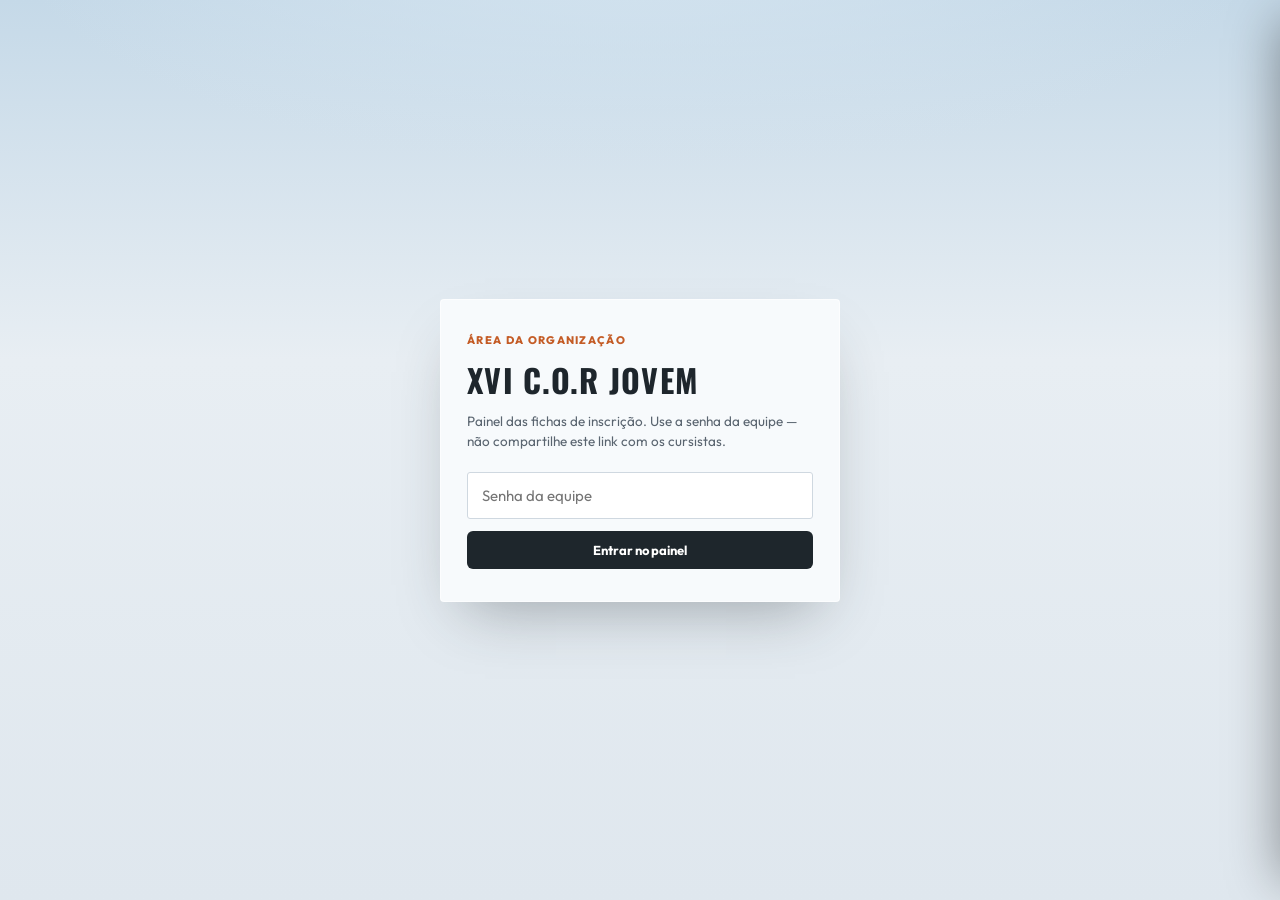
==== dashboard.html @ f39b76f8 "Update registration UI with mountain hero, logos, and capacity features. Co-authored-by: Cursor <cur" ====
<!DOCTYPE html>
<html lang="pt-BR">
<head>
<meta charset="UTF-8">
<meta name="viewport" content="width=device-width, initial-scale=1.0">
<title>Equipe — XVI C.O.R Jovem</title>
<link rel="preconnect" href="https://fonts.googleapis.com">
<link rel="preconnect" href="https://fonts.gstatic.com" crossorigin>
<link href="https://fonts.googleapis.com/css2?family=Oswald:wght@500;600;700&family=Outfit:wght@400;500;600;700;800&display=swap" rel="stylesheet">
<style>
  :root{
    --ink:#1e262c; --charcoal:#1c2227; --stone:#5a6570; --mist:#cfd8e0;
    --paper:#f7fafc; --paper2:#eef3f7; --gold:#c45c26; --gold-soft:rgba(196,92,38,.12);
    --white:#ffffff; --ok:#2a8f52; --err:#9c4a3a;
    --nova:#2f6f8f; --conf:#2a8f52; --espera:#c45c26; --canc:#8a949c;
    --ease:cubic-bezier(.22,.7,.25,1);
  }
  *{box-sizing:border-box}
  html,body{margin:0;padding:0}
  body{
    font-family:'Outfit',sans-serif; color:var(--ink); min-height:100vh;
    background:
      radial-gradient(ellipse 90% 50% at 50% -8%, #d4e4f0 0%, transparent 55%),
      linear-gradient(180deg, #c5d9e8 0%, #e8eef3 40%, #dfe7ee 100%);
  }

  .gate{min-height:100vh;display:flex;align-items:center;justify-content:center;padding:24px}
  .gate-box{
    width:100%;max-width:400px;background:var(--paper);border-radius:4px;padding:32px 26px;
    box-shadow:0 28px 60px -24px rgba(42,50,56,.4);
    border:1px solid rgba(255,255,255,.7);
  }
  .gate-box .eyebrow{font-size:11px;font-weight:800;letter-spacing:.12em;color:var(--gold);text-transform:uppercase;margin:0 0 8px}
  .gate-box h1{font-family:'Oswald',sans-serif;font-size:32px;margin:0 0 8px;letter-spacing:.04em;text-transform:uppercase}
  .gate-box p{margin:0 0 20px;color:var(--stone);font-size:13.5px;line-height:1.5}
  .gate-box input{
    width:100%;padding:13px 14px;border-radius:3px;border:1.5px solid var(--mist);
    font:inherit;font-size:15px;background:var(--white);margin-bottom:12px;
  }
  .gate-box input:focus{outline:none;border-color:#2f6f8f;box-shadow:0 0 0 3px rgba(47,111,143,.15)}
  .gate-err{display:none;color:var(--err);font-size:13px;font-weight:600;margin:0 0 10px}
  .gate-err.show{display:block}

  .app{display:none;max-width:1280px;margin:0 auto;padding:18px 14px 56px}
  .app.open{display:block}

  .top{
    display:flex;flex-wrap:wrap;gap:14px;align-items:flex-end;justify-content:space-between;
    margin-bottom:18px;
  }
  .brand h1{font-family:'Oswald',sans-serif;font-size:clamp(28px,5vw,38px);margin:0;letter-spacing:.03em;line-height:.95;text-transform:uppercase}
  .brand h1 span{color:var(--gold)}
  .brand p{margin:6px 0 0;color:var(--stone);font-size:12.5px;font-weight:600}
  .actions{display:flex;flex-wrap:wrap;gap:8px}

  .btn{
    border:none;border-radius:6px;padding:11px 15px;font:inherit;font-size:13px;font-weight:700;
    cursor:pointer;transition:transform .12s,background .15s,opacity .15s;
  }
  .btn:active{transform:scale(.98)}
  .btn:disabled{opacity:.5;cursor:default;transform:none}
  .btn-primary{background:var(--ink);color:var(--white)}
  .btn-primary:hover{background:#000}
  .btn-ghost{background:var(--white);color:var(--ink);border:1.5px solid var(--mist)}
  .btn-ghost:hover{border-color:var(--stone)}
  .btn-sm{padding:8px 12px;font-size:12px}

  .stats{display:grid;grid-template-columns:repeat(6,minmax(0,1fr));gap:8px;margin-bottom:16px}
  @media(max-width:1000px){.stats{grid-template-columns:repeat(3,1fr)}}
  @media(max-width:520px){.stats{grid-template-columns:repeat(2,1fr)}}
  .stat{
    background:var(--paper);border-radius:4px;padding:14px 12px;
    box-shadow:0 8px 22px -16px rgba(0,0,0,.28);cursor:pointer;
    border:1.5px solid transparent;transition:border-color .15s,transform .12s;
  }
  .stat:hover{border-color:var(--mist)}
  .stat.active{border-color:var(--gold);background:var(--gold-soft)}
  .stat .k{font-size:10px;font-weight:800;letter-spacing:.08em;color:var(--gold);text-transform:uppercase}
  .stat .v{font-family:'Oswald',sans-serif;font-size:30px;letter-spacing:.02em;margin-top:2px;line-height:1}

  .layout{display:grid;grid-template-columns:1fr 300px;gap:14px;align-items:start}
  @media(max-width:960px){.layout{grid-template-columns:1fr}}

  .toolbar{display:flex;flex-wrap:wrap;gap:8px;margin-bottom:12px;align-items:center}
  .search{
    flex:1;min-width:180px;padding:11px 13px;border-radius:3px;border:1.5px solid var(--mist);
    font:inherit;font-size:14px;background:var(--white);
  }
  .search:focus{outline:none;border-color:var(--gold);box-shadow:0 0 0 3px var(--gold-soft)}
  .filters{display:flex;flex-wrap:wrap;gap:8px}
  .filters select{
    padding:10px 11px;border-radius:3px;border:1.5px solid var(--mist);
    font:inherit;font-size:12.5px;font-weight:600;background:var(--white);
  }

  .panel{
    background:rgba(247,250,252,.9); border-radius:10px; overflow:hidden;
    box-shadow:0 1px 0 rgba(255,255,255,.75) inset, 0 16px 40px -22px rgba(0,0,0,.28);
    border:1px solid rgba(255,255,255,.7);
    backdrop-filter:blur(12px);
  }
  .table-wrap{overflow-x:auto}
  table{width:100%;border-collapse:collapse;min-width:680px}
  th,td{text-align:left;padding:11px 12px;font-size:13px;border-bottom:1px solid var(--mist);vertical-align:middle}
  th{
    font-size:10.5px;font-weight:800;letter-spacing:.07em;text-transform:uppercase;
    color:var(--stone);background:var(--paper2);position:sticky;top:0;
  }
  tr{cursor:pointer;transition:background .12s}
  tr:hover td{background:rgba(154,118,52,.06)}
  tr.active td{background:var(--gold-soft)}
  .empty{padding:36px 18px;text-align:center;color:var(--stone);font-weight:600}
  .muted{color:var(--stone);font-size:12px}
  .status-bar{padding:11px 14px;font-size:12.5px;font-weight:600;color:var(--stone);border-top:1px solid var(--mist);display:flex;justify-content:space-between;gap:10px;flex-wrap:wrap}

  .pill{
    display:inline-flex;align-items:center;gap:4px;padding:3px 8px;border-radius:999px;
    font-size:11px;font-weight:800;white-space:nowrap;
  }
  .pill-nova{background:rgba(61,90,128,.12);color:var(--nova)}
  .pill-confirmada{background:rgba(42,143,82,.12);color:var(--conf)}
  .pill-lista_espera{background:var(--gold-soft);color:var(--espera)}
  .pill-cancelada{background:rgba(138,133,128,.18);color:var(--canc)}
  .tag{display:inline-block;padding:2px 7px;border-radius:6px;font-size:10.5px;font-weight:800;margin-left:4px}
  .tag-minor{background:#f5e8e4;color:var(--err)}
  .tag-health{background:#f3e6c8;color:#8a6420}
  .tag-shirt{background:var(--gold-soft);color:var(--gold)}

  .side .panel{padding:16px}
  .side h3{font-family:'Oswald',sans-serif;font-size:16px;letter-spacing:.04em;margin:0 0 12px}
  .side h3 + h3, .side .block + .block{margin-top:20px}
  .bar-row{display:flex;align-items:center;gap:8px;margin-bottom:8px;font-size:12.5px;font-weight:600}
  .bar-row .lab{width:36px;color:var(--stone)}
  .bar-row .track{flex:1;height:8px;background:var(--paper2);border-radius:4px;overflow:hidden}
  .bar-row .fill{height:100%;background:var(--ink);border-radius:4px}
  .bar-row .num{width:28px;text-align:right}
  .alert-list{display:flex;flex-direction:column;gap:8px;max-height:220px;overflow:auto}
  .alert-item{
    background:var(--paper2);border-radius:3px;padding:10px 11px;cursor:pointer;
    border-left:3px solid #8a6420;font-size:12.5px;font-weight:600;
  }
  .alert-item:hover{background:#e8e4d8}
  .alert-item .sub{display:block;color:var(--stone);font-weight:500;font-size:11.5px;margin-top:2px}

  .toast{
    position:fixed;bottom:20px;left:50%;transform:translateX(-50%) translateY(20px);
    background:var(--ink);color:var(--white);padding:12px 18px;border-radius:3px;
    font-size:13px;font-weight:700;opacity:0;pointer-events:none;transition:all .25s var(--ease);z-index:80;
  }
  .toast.show{opacity:1;transform:translateX(-50%) translateY(0)}

  .overlay{
    position:fixed;inset:0;background:rgba(22,22,20,.48);opacity:0;pointer-events:none;
    transition:opacity .25s var(--ease);z-index:40;
  }
  .overlay.open{opacity:1;pointer-events:auto}
  .drawer{
    position:fixed;top:0;right:0;height:100%;width:min(520px,100%);
    background:var(--paper);transform:translateX(100%);transition:transform .3s var(--ease);
    z-index:50;display:flex;flex-direction:column;box-shadow:-20px 0 50px -20px rgba(0,0,0,.4);
  }
  .drawer.open{transform:translateX(0)}
  .drawer-head{
    display:flex;align-items:flex-start;justify-content:space-between;gap:12px;
    padding:18px 18px 12px;border-bottom:1px solid var(--mist);
  }
  .drawer-head h2{font-family:'Oswald',sans-serif;font-size:26px;margin:0;letter-spacing:.03em;line-height:1.05}
  .drawer-head .meta{margin-top:6px;font-size:12.5px;color:var(--stone);font-weight:600}
  .icon-btn{
    width:36px;height:36px;border-radius:3px;border:1.5px solid var(--mist);
    background:var(--white);cursor:pointer;font-size:18px;line-height:1;flex-shrink:0;
  }
  .drawer-tools{
    display:flex;flex-wrap:wrap;gap:8px;padding:12px 18px;border-bottom:1px solid var(--mist);
    background:var(--paper2);
  }
  .drawer-tools select, .drawer-tools textarea{
    font:inherit;border:1.5px solid var(--mist);border-radius:3px;background:var(--white);padding:9px 11px;
  }
  .drawer-tools select{font-size:13px;font-weight:700}
  .drawer-tools textarea{width:100%;min-height:64px;font-size:13px;resize:vertical}
  .drawer-body{overflow:auto;padding:6px 18px 28px;flex:1}
  .sec{margin-top:16px}
  .sec h3{
    font-family:'Oswald',sans-serif;font-size:15px;letter-spacing:.04em;margin:0 0 10px;
    padding-bottom:6px;border-bottom:2px dashed var(--mist);
  }
  .grid{display:grid;grid-template-columns:1fr 1fr;gap:8px}
  @media(max-width:420px){.grid{grid-template-columns:1fr}}
  .item{background:var(--paper2);border-radius:3px;padding:10px 11px}
  .item.full{grid-column:1/-1}
  .item .l{display:block;font-size:10px;font-weight:800;letter-spacing:.06em;text-transform:uppercase;color:var(--gold);margin-bottom:3px}
  .item .d{font-size:13.5px;font-weight:600;line-height:1.4;word-break:break-word}
  .item .d.empty{color:#a8a59c;font-weight:500}
  .wa{display:inline-flex;margin-top:8px;color:var(--ok);font-weight:800;font-size:13px;text-decoration:none}
  .wa:hover{text-decoration:underline}
  .loading{opacity:.55;pointer-events:none}
  .btn-danger{background:#9c4a3a;color:#fff}
  .btn-danger:hover{background:#7e3a2e}

  .tabs{
    display:flex; gap:6px; margin-bottom:16px; flex-wrap:wrap;
  }
  .tab{
    border:1.5px solid var(--mist); background:var(--white); color:var(--stone);
    border-radius:3px; padding:10px 16px; font:inherit; font-size:13px; font-weight:800;
    cursor:pointer; letter-spacing:.04em; text-transform:uppercase;
  }
  .tab.active{ background:var(--ink); color:var(--white); border-color:var(--ink); }

  .view{ display:none; }
  .view.active{ display:block; }

  .shirt-toolbar{
    display:flex; flex-wrap:wrap; gap:10px; align-items:flex-end;
    padding:16px; border-bottom:1px solid var(--mist); background:var(--paper2);
  }
  .shirt-toolbar .field-mini{ min-width:120px; }
  .shirt-toolbar label{
    display:block; font-size:10px; font-weight:800; letter-spacing:.06em;
    text-transform:uppercase; color:var(--gold); margin-bottom:4px;
  }
  .shirt-toolbar select, .shirt-toolbar input{
    width:100%; padding:9px 10px; border-radius:3px; border:1.5px solid var(--mist);
    font:inherit; font-size:13px; background:var(--white);
  }
  .print-opts{
    display:flex; flex-wrap:wrap; gap:10px 14px; padding:12px 16px;
    border-bottom:1px solid var(--mist); font-size:13px; font-weight:600;
  }
  .print-opts label{ display:inline-flex; align-items:center; gap:6px; cursor:pointer; }
  .shirt-summary{
    display:flex; flex-wrap:wrap; gap:8px; padding:12px 16px; border-bottom:1px solid var(--mist);
  }
  .shirt-chip{
    background:var(--gold-soft); color:var(--gold); font-size:12px; font-weight:800;
    padding:6px 10px; border-radius:3px;
  }
  .shirt-chip strong{ color:var(--ink); }

  .decuria-form{
    display:grid; grid-template-columns: 1.4fr .7fr .7fr 1.2fr auto;
    gap:10px; align-items:end; padding:16px; border-bottom:1px solid var(--mist);
  }
  @media(max-width:900px){
    .decuria-form{ grid-template-columns:1fr 1fr; }
  }
  .decuria-form label{
    display:block; font-size:11px; font-weight:800; letter-spacing:.06em;
    text-transform:uppercase; color:var(--gold); margin-bottom:5px;
  }
  .decuria-form input, .decuria-form select{
    width:100%; padding:10px 11px; border-radius:3px; border:1.5px solid var(--mist);
    font:inherit; font-size:14px; background:var(--white);
  }
  .decuria-grid{
    display:grid; grid-template-columns:repeat(auto-fill,minmax(280px,1fr));
    gap:12px; padding:16px;
  }
  .decuria-card{
    background:var(--paper2); border:1.5px solid var(--mist); border-radius:4px;
    padding:14px; display:flex; flex-direction:column; gap:10px;
  }
  .decuria-card h4{
    margin:0; font-family:'Oswald',sans-serif; font-size:20px;
    letter-spacing:.03em; text-transform:uppercase;
  }
  .decuria-card .meta{ font-size:12.5px; color:var(--stone); font-weight:600; line-height:1.45; }
  .decuria-card .members{
    list-style:none; margin:0; padding:0; max-height:180px; overflow:auto;
  }
  .decuria-card .members li{
    display:flex; justify-content:space-between; align-items:center; gap:8px;
    padding:7px 0; border-top:1px solid var(--mist); font-size:13px; font-weight:600;
  }
  .decuria-card .members li:first-child{ border-top:none; }
  .decuria-card .actions-row{ display:flex; flex-wrap:wrap; gap:6px; margin-top:auto; }
  .decuria-card select.add-member{
    flex:1; min-width:140px; padding:8px; border-radius:3px; border:1.5px solid var(--mist);
    font:inherit; font-size:12.5px; background:var(--white);
  }

  .edit-field{display:flex;flex-direction:column;gap:4px}
  .edit-field label{font-size:10px;font-weight:800;letter-spacing:.06em;text-transform:uppercase;color:var(--gold)}
  .edit-field input,.edit-field select,.edit-field textarea{
    width:100%;padding:9px 10px;border-radius:3px;border:1.5px solid var(--mist);
    font:inherit;font-size:13.5px;background:var(--white);color:var(--ink);
  }
  .edit-field.full{grid-column:1/-1}
  .edit-actions{
    display:flex;flex-wrap:wrap;gap:8px;margin-top:16px;padding-top:14px;border-top:1px solid var(--mist);
  }
  .tool-row{display:flex;flex-wrap:wrap;gap:8px;width:100%;align-items:center}
  .edit-field{display:flex;flex-direction:column;gap:4px}
  .edit-field label{font-size:10px;font-weight:800;letter-spacing:.06em;text-transform:uppercase;color:var(--gold)}
  .edit-field input,.edit-field select,.edit-field textarea{
    width:100%;padding:9px 10px;border-radius:8px;border:1.5px solid var(--mist);
    font:inherit;font-size:13.5px;background:var(--white);color:var(--ink);
  }
  .edit-field input:focus,.edit-field select:focus,.edit-field textarea:focus{
    outline:none;border-color:var(--gold);box-shadow:0 0 0 3px var(--gold-soft);
  }
  .edit-field.full{grid-column:1/-1}
  .edit-field textarea{min-height:64px;resize:vertical}
  .edit-actions{
    display:flex;flex-wrap:wrap;gap:8px;margin-top:16px;padding-top:14px;border-top:1px solid var(--mist);
  }
  .tool-row{display:flex;flex-wrap:wrap;gap:8px;width:100%;align-items:center}

  /* Export modal */
  .export-overlay{
    position:fixed; inset:0; background:rgba(22,22,20,.52); z-index:70;
    display:none; align-items:center; justify-content:center; padding:18px;
  }
  .export-overlay.open{ display:flex; }
  .export-dialog{
    width:min(640px,100%); max-height:min(92vh,820px); overflow:auto;
    background:var(--paper); border-radius:6px; padding:22px 20px 18px;
    box-shadow:0 28px 60px -20px rgba(0,0,0,.45); border:1px solid rgba(255,255,255,.7);
  }
  .export-dialog h2{
    font-family:'Oswald',sans-serif; font-size:26px; margin:0 0 4px;
    letter-spacing:.03em; text-transform:uppercase;
  }
  .export-dialog .hint{ margin:0 0 16px; color:var(--stone); font-size:13px; font-weight:600; line-height:1.45; }
  .export-dialog .field{ margin-bottom:14px; }
  .export-dialog .field > label{
    display:block; font-size:10px; font-weight:800; letter-spacing:.07em;
    text-transform:uppercase; color:var(--gold); margin-bottom:5px;
  }
  .export-dialog input[type="text"]{
    width:100%; padding:11px 12px; border-radius:3px; border:1.5px solid var(--mist);
    font:inherit; font-size:14px; background:var(--white);
  }
  .export-cols{
    display:grid; grid-template-columns:repeat(3,minmax(0,1fr)); gap:8px 10px;
    padding:12px; background:var(--paper2); border-radius:4px; border:1px solid var(--mist);
  }
  @media(max-width:520px){ .export-cols{ grid-template-columns:repeat(2,minmax(0,1fr)); } }
  .export-cols label{
    display:flex; align-items:center; gap:7px; font-size:13px; font-weight:600; cursor:pointer;
  }
  .export-presets{ display:flex; flex-wrap:wrap; gap:6px; margin:0 0 10px; }
  .export-presets button{
    border:1.5px solid var(--mist); background:var(--white); border-radius:3px;
    padding:6px 10px; font:inherit; font-size:11.5px; font-weight:700; cursor:pointer; color:var(--stone);
  }
  .export-presets button:hover{ border-color:var(--ink); color:var(--ink); }
  .export-checks{ display:flex; flex-direction:column; gap:8px; margin:12px 0 16px; }
  .export-checks label{ display:flex; align-items:center; gap:8px; font-size:13px; font-weight:600; cursor:pointer; }
  .export-actions{ display:flex; flex-wrap:wrap; gap:8px; }
  .export-actions .btn{ flex:1; min-width:120px; }
  .btn-excel{ background:#1d6f42; color:#fff; }
  .btn-excel:hover{ background:#155734; }
  .btn-pdf{ background:#9c4a3a; color:#fff; }
  .btn-pdf:hover{ background:#7e3a2e; }

  /* Print / PDF sheet */
  #printSheet{display:none}
  @media print{
    body *{visibility:hidden}
    #printSheet, #printSheet *{visibility:visible}
    #printSheet{
      display:block !important;position:absolute;left:0;top:0;width:100%;
      padding:0;background:#fff;color:#000;
    }
    .no-print{display:none !important}
    @page{ margin:14mm 12mm; }
  }
</style>
</head>
<body>

<div class="gate" id="gate">
  <div class="gate-box">
    <p class="eyebrow">Área da organização</p>
    <h1>XVI C.O.R Jovem</h1>
    <p>Painel das fichas de inscrição. Use a senha da equipe — não compartilhe este link com os cursistas.</p>
    <p class="gate-err" id="gateErr">Senha incorreta.</p>
    <form id="gateForm">
      <input type="password" id="gatePass" placeholder="Senha da equipe" autocomplete="current-password" required>
      <button class="btn btn-primary" type="submit" style="width:100%">Entrar no painel</button>
    </form>
  </div>
</div>

<div class="app" id="app">
  <div class="top">
    <div class="brand">
      <h1>XVI C.O.R <span>Jovem</span></h1>
      <p id="subtitle">Painel da equipe · Paróquia Santo Antônio — Bacaxá</p>
    </div>
    <div class="actions">
      <a class="btn btn-ghost" href="index.html" target="_blank" rel="noopener">Abrir inscrição</a>
      <button class="btn btn-ghost" type="button" id="refreshBtn">Atualizar</button>
      <button class="btn btn-primary" type="button" id="exportBtn">Exportar</button>
      <button class="btn btn-ghost" type="button" id="logoutBtn">Sair</button>
    </div>
  </div>

  <div class="tabs" role="tablist">
    <button type="button" class="tab active" data-view="inscricoes">Inscrições</button>
    <button type="button" class="tab" data-view="decurias">Decúrias</button>
    <button type="button" class="tab" data-view="camisas">Camisas</button>
  </div>

  <div class="view active" id="viewInscricoes">
  <div class="stats" id="stats">
    <div class="stat active" data-status=""><div class="k">Todas</div><div class="v" id="statTotal">0</div></div>
    <div class="stat" data-status="nova"><div class="k">Novas</div><div class="v" id="statNova">0</div></div>
    <div class="stat" data-status="confirmada"><div class="k">Confirmadas</div><div class="v" id="statConf">0</div></div>
    <div class="stat" data-status="lista_espera"><div class="k">Espera</div><div class="v" id="statEspera">0</div></div>
    <div class="stat" data-filter="menor"><div class="k">Menores</div><div class="v" id="statMenores">0</div></div>
    <div class="stat" data-filter="saude"><div class="k">Alerta saúde</div><div class="v" id="statSaude">0</div></div>
  </div>

  <div class="layout">
    <div>
      <div class="toolbar">
        <input class="search" id="search" type="search" placeholder="Buscar nome, WhatsApp, cidade, responsável…">
        <div class="filters">
          <select id="filterCamisa">
            <option value="">Camisa</option>
            <option value="sim">Quer camisa</option>
            <option value="nao">Não quer</option>
          </select>
          <select id="filterDecuria">
            <option value="">Decúria: todas</option>
            <option value="__none__">Sem decúria</option>
          </select>
          <select id="filterSort">
            <option value="recent">Mais recentes</option>
            <option value="nome">Nome A–Z</option>
            <option value="idade">Idade</option>
          </select>
          <button class="btn btn-ghost btn-sm" type="button" id="exportInscBtn">Excel / PDF</button>
        </div>
      </div>

      <div class="panel" id="listPanel">
        <div class="table-wrap">
          <table>
            <thead>
              <tr>
                <th>Status</th>
                <th>Nome</th>
                <th>Idade</th>
                <th>Decúria</th>
                <th>WhatsApp</th>
                <th>Cidade</th>
                <th>Camisa</th>
                <th>Quando</th>
              </tr>
            </thead>
            <tbody id="tbody"></tbody>
          </table>
        </div>
        <div class="empty" id="empty" hidden>Nenhuma inscrição neste filtro.</div>
        <div class="status-bar">
          <span id="statusText">Carregando…</span>
          <span id="autoText" class="muted">Atualiza a cada 45s</span>
        </div>
      </div>
    </div>

    <aside class="side">
      <div class="panel">
        <h3>Camisas por tamanho</h3>
        <div id="shirtBars"></div>
        <div class="block" style="margin-top:20px">
          <h3>Atenção — saúde</h3>
          <div class="alert-list" id="healthList"></div>
        </div>
      </div>
    </aside>
  </div>
  </div>

  <div class="view" id="viewDecurias">
    <div class="panel">
      <form class="decuria-form" id="decuriaForm">
        <div>
          <label for="decNome">Nome da Decúria</label>
          <input id="decNome" required placeholder="Ex: Decúria São José">
        </div>
        <div>
          <label for="decIdadeMin">Idade mín.</label>
          <input id="decIdadeMin" type="number" min="15" max="24" value="15" required>
        </div>
        <div>
          <label for="decIdadeMax">Idade máx.</label>
          <input id="decIdadeMax" type="number" min="15" max="24" value="24" required>
        </div>
        <div>
          <label for="decDecurista">Nome do decurista</label>
          <input id="decDecurista" list="decuristaSuggestions" required placeholder="Quem lidera a Decúria">
          <datalist id="decuristaSuggestions"></datalist>
        </div>
        <button class="btn btn-primary" type="submit">Criar Decúria</button>
      </form>
      <div class="decuria-grid" id="decuriaGrid"></div>
      <div class="empty" id="decuriaEmpty" hidden>Nenhuma Decúria criada ainda.</div>
    </div>
  </div>

  <div class="view" id="viewCamisas">
    <div class="panel">
      <div class="shirt-toolbar">
        <div class="field-mini" style="flex:1;min-width:160px;">
          <label for="shirtSearch">Buscar</label>
          <input type="search" id="shirtSearch" placeholder="Nome ou WhatsApp…">
        </div>
        <div class="field-mini">
          <label for="shirtStatus">Status</label>
          <select id="shirtStatus">
            <option value="">Todos</option>
            <option value="nova">Nova</option>
            <option value="confirmada" selected>Confirmada</option>
            <option value="lista_espera">Lista de espera</option>
          </select>
        </div>
        <div class="field-mini">
          <label for="shirtSize">Tamanho</label>
          <select id="shirtSize">
            <option value="">Todos</option>
            <option>PP</option><option>P</option><option>M</option>
            <option>G</option><option>GG</option><option>XG</option>
            <option value="__empty__">Sem tamanho</option>
          </select>
        </div>
        <div class="field-mini">
          <label for="shirtSort">Ordenar</label>
          <select id="shirtSort">
            <option value="nome">Nome A–Z</option>
            <option value="tamanho">Tamanho</option>
            <option value="idade">Idade</option>
            <option value="decuria">Decúria</option>
          </select>
        </div>
        <button type="button" class="btn btn-primary" id="shirtExportBtn">Exportar / Imprimir</button>
      </div>

      <div class="shirt-summary" id="shirtSummary"></div>

      <div class="table-wrap">
        <table>
          <thead>
            <tr>
              <th>#</th>
              <th>Nome</th>
              <th>Tamanho</th>
              <th>Idade</th>
              <th>WhatsApp</th>
              <th>Decúria</th>
              <th>Status</th>
            </tr>
          </thead>
          <tbody id="shirtTbody"></tbody>
        </table>
      </div>
      <div class="empty" id="shirtEmpty" hidden>Ninguém com pedido de camisa neste filtro.</div>
      <div class="status-bar">
        <span id="shirtStatusText">—</span>
      </div>
    </div>
  </div>
</div>

<div class="overlay" id="overlay"></div>
<aside class="drawer" id="drawer" aria-hidden="true">
  <div class="drawer-head">
    <div>
      <h2 id="dNome">—</h2>
      <div class="meta" id="dMeta"></div>
      <a class="wa" id="dWa" href="#" target="_blank" rel="noopener" hidden>Abrir WhatsApp</a>
    </div>
    <button class="icon-btn" type="button" id="closeDrawer" aria-label="Fechar">×</button>
  </div>
  <div class="drawer-tools">
    <div class="tool-row">
      <select id="dStatus" aria-label="Status">
        <option value="nova">Nova</option>
        <option value="confirmada">Confirmada</option>
        <option value="lista_espera">Lista de espera</option>
        <option value="cancelada">Cancelada</option>
      </select>
      <select id="dDecuria" aria-label="Decúria">
        <option value="">Sem Decúria</option>
      </select>
      <button class="btn btn-ghost btn-sm" type="button" id="editBtn">Editar</button>
      <button class="btn btn-ghost btn-sm" type="button" id="printBtn">Imprimir</button>
      <button class="btn btn-danger btn-sm" type="button" id="deleteBtn">Excluir</button>
      <button class="btn btn-primary btn-sm" type="button" id="saveNotesBtn">Salvar notas</button>
    </div>
    <textarea id="dNotes" placeholder="Observações da equipe (visível só aqui)…"></textarea>
  </div>
  <div class="drawer-body" id="drawerBody"></div>
</aside>

<div class="toast" id="toast"></div>
<div id="printSheet"></div>

<div class="export-overlay" id="exportOverlay" aria-hidden="true">
  <div class="export-dialog" role="dialog" aria-labelledby="exportDialogTitle">
    <h2 id="exportDialogTitle">Exportar lista</h2>
    <p class="hint" id="exportHint">Escolha as colunas e o formato. A lista respeita o filtro atual.</p>

    <div class="field">
      <label for="exportTitle">Título do documento</label>
      <input type="text" id="exportTitle" maxlength="120" value="XVI C.O.R Jovem">
    </div>
    <div class="field">
      <label for="exportSubtitle">Subtítulo (opcional)</label>
      <input type="text" id="exportSubtitle" maxlength="160" placeholder="Ex: Confirmados · Quer camisa · Decúria São José">
    </div>

    <div class="field">
      <label>Colunas</label>
      <div class="export-presets">
        <button type="button" data-preset="essencial">Essencial</button>
        <button type="button" data-preset="camisas">Camisas</button>
        <button type="button" data-preset="contato">Contato</button>
        <button type="button" data-preset="completo">Completo</button>
        <button type="button" data-preset="nenhum">Limpar</button>
      </div>
      <div class="export-cols" id="exportCols"></div>
    </div>

    <div class="export-checks">
      <label><input type="checkbox" id="exportSummary" checked> Incluir resumo (totais e tamanhos de camisa)</label>
      <label><input type="checkbox" id="exportCheckCol"> Coluna ✓ de conferência (PDF / impressão)</label>
      <label><input type="checkbox" id="exportNumbering" checked> Numeração na lista</label>
    </div>

    <div class="export-actions">
      <button type="button" class="btn btn-excel" id="doExcelBtn">Baixar Excel</button>
      <button type="button" class="btn btn-pdf" id="doPdfBtn">Baixar PDF</button>
      <button type="button" class="btn btn-ghost" id="doPrintBtn">Imprimir</button>
      <button type="button" class="btn btn-ghost" id="exportCloseBtn">Fechar</button>
    </div>
  </div>
</div>

<script src="config.js"></script>
<script>
(function(){
  const AUTH_KEY = 'cor-jovem-dash-auth';
  const STATUS_LABEL = {
    nova: 'Nova',
    confirmada: 'Confirmada',
    lista_espera: 'Espera',
    cancelada: 'Cancelada'
  };

  const gate = document.getElementById('gate');
  const app = document.getElementById('app');
  const tbody = document.getElementById('tbody');
  const empty = document.getElementById('empty');
  const overlay = document.getElementById('overlay');
  const drawer = document.getElementById('drawer');
  const toastEl = document.getElementById('toast');

  let rows = [];
  let decurias = [];
  let selectedId = null;
  let statusFilter = '';
  let quickFilter = '';
  let toastTimer = null;
  let editing = false;

  function unlocked(){ return sessionStorage.getItem(AUTH_KEY) === '1'; }
  function openApp(){
    gate.style.display = 'none';
    app.classList.add('open');
    load();
  }

  if(unlocked()) openApp();

  document.querySelectorAll('.tab').forEach(tab=>{
    tab.addEventListener('click', ()=>{
      document.querySelectorAll('.tab').forEach(t=>t.classList.remove('active'));
      document.querySelectorAll('.view').forEach(v=>v.classList.remove('active'));
      tab.classList.add('active');
      const map = { inscricoes:'viewInscricoes', decurias:'viewDecurias', camisas:'viewCamisas' };
      const view = document.getElementById(map[tab.dataset.view] || 'viewInscricoes');
      if(view) view.classList.add('active');
      if(tab.dataset.view === 'camisas') renderShirts();
    });
  });

  document.getElementById('gateForm').addEventListener('submit', (e)=>{
    e.preventDefault();
    const pass = document.getElementById('gatePass').value;
    const expected = (window.COR_CONFIG && window.COR_CONFIG.dashPassword) || 'corjovem2025';
    if(pass === expected){
      sessionStorage.setItem(AUTH_KEY, '1');
      openApp();
    }else{
      document.getElementById('gateErr').classList.add('show');
    }
  });

  document.getElementById('logoutBtn').addEventListener('click', ()=>{
    sessionStorage.removeItem(AUTH_KEY);
    location.reload();
  });

  function toast(msg){
    toastEl.textContent = msg;
    toastEl.classList.add('show');
    clearTimeout(toastTimer);
    toastTimer = setTimeout(()=> toastEl.classList.remove('show'), 2400);
  }

  function hasHealth(r){
    return r.comorbidade === 'sim' || r.medicamento === 'sim' || r.alergia === 'sim';
  }

  function decuriaById(id){
    return decurias.find(d => d.id === id) || null;
  }

  function decuriaName(id){
    const d = decuriaById(id);
    return d ? d.nome : '';
  }

  function fillDecuriaSelects(){
    const filter = document.getElementById('filterDecuria');
    const drawerSel = document.getElementById('dDecuria');
    const curFilter = filter.value;
    const curDrawer = drawerSel.value;

    filter.innerHTML = '<option value="">Decúria: todas</option><option value="__none__">Sem Decúria</option>' +
      decurias.map(d => '<option value="'+esc(d.id)+'">'+esc(d.nome)+' ('+d.idade_min+'-'+d.idade_max+')</option>').join('');
    drawerSel.innerHTML = '<option value="">Sem Decúria</option>' +
      decurias.map(d => '<option value="'+esc(d.id)+'">'+esc(d.nome)+'</option>').join('');

    filter.value = [...filter.options].some(o=>o.value===curFilter) ? curFilter : '';
    drawerSel.value = [...drawerSel.options].some(o=>o.value===curDrawer) ? curDrawer : '';

    const dl = document.getElementById('decuristaSuggestions');
    dl.innerHTML = rows
      .filter(r => r.status !== 'cancelada')
      .map(r => '<option value="'+esc(r.nome)+'"></option>')
      .join('');
  }

  async function load(silent){
    if(!window.COR_API){
      document.getElementById('statusText').textContent = 'config.js não carregou. Abra pela pasta do projeto.';
      return;
    }
    if(!silent){
      document.getElementById('statusText').textContent = 'Carregando…';
      app.classList.add('loading');
    }
    try{
      const [ins, dec] = await Promise.all([
        window.COR_API.list(),
        window.COR_API.listDecurias().catch(()=>[])
      ]);
      rows = ins;
      decurias = Array.isArray(dec) ? dec : [];
      fillDecuriaSelects();
      render();
      renderDecurias();
      renderShirts();
      if(selectedId && !editing){
        const cur = rows.find(r => r.id === selectedId);
        if(cur) fillDrawer(cur);
      }
    }catch(err){
      console.error(err);
      document.getElementById('statusText').textContent =
        'Erro ao carregar. Rode o supabase-setup.sql no Supabase se ainda não rodou.';
      tbody.innerHTML = '';
      empty.hidden = false;
    }finally{
      app.classList.remove('loading');
    }
  }

  function fmtDate(iso){
    if(!iso) return '—';
    return new Date(iso).toLocaleString('pt-BR', {
      day:'2-digit', month:'2-digit', year:'numeric', hour:'2-digit', minute:'2-digit'
    });
  }
  function fmtDay(iso){
    if(!iso) return '—';
    const [y,m,d] = String(iso).slice(0,10).split('-');
    return d + '/' + m + '/' + y;
  }
  function val(v){
    if(v == null || v === '' || (Array.isArray(v) && !v.length)) return null;
    return v;
  }
  function simNao(v){
    if(v === 'sim') return 'Sim';
    if(v === 'nao') return 'Não';
    return v || '—';
  }
  function digits(phone){ return String(phone||'').replace(/\D/g,''); }
  function waLink(phone){
    let d = digits(phone);
    if(!d) return null;
    if(d.length <= 11) d = '55' + d;
    return 'https://wa.me/' + d;
  }
  function esc(s){
    return String(s == null ? '' : s)
      .replace(/&/g,'&amp;').replace(/</g,'&lt;').replace(/>/g,'&gt;').replace(/"/g,'&quot;');
  }
  function protocol(id){
    return String(id || '').slice(0,8).toUpperCase();
  }

  function filtered(){
    const q = document.getElementById('search').value.trim().toLowerCase();
    const fCamisa = document.getElementById('filterCamisa').value;
    const fDecuria = document.getElementById('filterDecuria').value;
    const sort = document.getElementById('filterSort').value;

    let list = rows.slice();

    if(statusFilter) list = list.filter(r => (r.status || 'nova') === statusFilter);
    if(quickFilter === 'menor') list = list.filter(r => r.menor_idade);
    if(quickFilter === 'saude') list = list.filter(hasHealth);
    if(fCamisa) list = list.filter(r => r.camisa === fCamisa);
    if(fDecuria === '__none__') list = list.filter(r => !r.decuria_id);
    else if(fDecuria) list = list.filter(r => r.decuria_id === fDecuria);

    if(q){
      list = list.filter(r=>{
        const blob = [
          r.nome, r.whatsapp, r.cidade, r.bairro, r.endereco, r.uf,
          r.responsavel_nome, r.urgencia_nome, r.como_soube, r.observacoes,
          protocol(r.id), decuriaName(r.decuria_id)
        ].join(' ').toLowerCase();
        return blob.includes(q);
      });
    }

    if(sort === 'nome') list.sort((a,b)=> String(a.nome||'').localeCompare(String(b.nome||''),'pt-BR'));
    else if(sort === 'idade') list.sort((a,b)=> (a.idade||0) - (b.idade||0));
    else list.sort((a,b)=> new Date(b.created_at) - new Date(a.created_at));

    return list;
  }

  function renderStats(){
    const health = rows.filter(hasHealth).length;
    document.getElementById('statTotal').textContent = rows.length;
    document.getElementById('statNova').textContent = rows.filter(r => (r.status||'nova') === 'nova').length;
    document.getElementById('statConf').textContent = rows.filter(r => r.status === 'confirmada').length;
    document.getElementById('statEspera').textContent = rows.filter(r => r.status === 'lista_espera').length;
    document.getElementById('statMenores').textContent = rows.filter(r => r.menor_idade).length;
    document.getElementById('statSaude').textContent = health;

    document.querySelectorAll('#stats .stat').forEach(el=>{
      const st = el.getAttribute('data-status');
      const fl = el.getAttribute('data-filter');
      let on = false;
      if(st !== null && st !== undefined && !fl){
        on = statusFilter === st && !quickFilter;
      }
      if(fl) on = quickFilter === fl && !statusFilter;
      if(st === '' && !fl) on = !statusFilter && !quickFilter;
      el.classList.toggle('active', on);
    });
  }

  function renderSide(){
    const sizes = ['PP','P','M','G','GG','XG'];
    const counts = {};
    sizes.forEach(s => counts[s] = 0);
    let totalShirts = 0;
    rows.forEach(r=>{
      if(r.camisa === 'sim' && r.tamanho_camisa && counts[r.tamanho_camisa] != null){
        counts[r.tamanho_camisa]++;
        totalShirts++;
      }
    });
    const max = Math.max(1, ...Object.values(counts));
    document.getElementById('shirtBars').innerHTML = sizes.map(s=>{
      const n = counts[s];
      const pct = Math.round((n / max) * 100);
      return '<div class="bar-row"><span class="lab">'+s+'</span><div class="track"><div class="fill" style="width:'+pct+'%"></div></div><span class="num">'+n+'</span></div>';
    }).join('') + '<p class="muted" style="margin:8px 0 0">'+totalShirts+' camisa(s) solicitada(s)</p>';

    const alerts = rows.filter(hasHealth).slice(0, 12);
    const hl = document.getElementById('healthList');
    if(!alerts.length){
      hl.innerHTML = '<p class="muted" style="margin:0">Nenhum alerta no momento.</p>';
    }else{
      hl.innerHTML = alerts.map(r=>{
        const bits = [];
        if(r.comorbidade === 'sim') bits.push('Comorbidade: ' + (r.comorbidade_qual || '—'));
        if(r.medicamento === 'sim') bits.push('Med: ' + (r.medicamento_qual || '—'));
        if(r.alergia === 'sim') bits.push('Alergia: ' + (r.alergia_qual || '—'));
        return '<div class="alert-item" data-id="'+esc(r.id)+'"><strong>'+esc(r.nome)+'</strong><span class="sub">'+esc(bits.join(' · '))+'</span></div>';
      }).join('');
      hl.querySelectorAll('.alert-item').forEach(el=>{
        el.addEventListener('click', ()=>{
          const r = rows.find(x => x.id === el.getAttribute('data-id'));
          if(r) openDetail(r);
        });
      });
    }
  }

  function render(){
    renderStats();
    renderSide();
    const list = filtered();
    tbody.innerHTML = '';
    empty.hidden = list.length > 0;

    list.forEach(r=>{
      const st = r.status || 'nova';
      const tr = document.createElement('tr');
      if(r.id === selectedId) tr.classList.add('active');
      tr.innerHTML =
        '<td><span class="pill pill-'+esc(st)+'">'+esc(STATUS_LABEL[st]||st)+'</span></td>' +
        '<td><strong>'+esc(r.nome)+'</strong>' +
          (r.menor_idade ? '<span class="tag tag-minor">Menor</span>' : '') +
          (hasHealth(r) ? '<span class="tag tag-health">Saúde</span>' : '') +
        '</td>' +
        '<td>'+esc(r.idade)+'</td>' +
        '<td>'+(r.decuria_id
          ? '<span class="tag tag-shirt">'+esc(decuriaName(r.decuria_id))+'</span>'
          : '<span class="muted">—</span>')+'</td>' +
        '<td>'+esc(r.whatsapp)+'</td>' +
        '<td>'+esc(r.cidade)+' <span class="muted">'+esc(r.uf)+'</span></td>' +
        '<td>'+(r.camisa==='sim'
          ? '<span class="tag tag-shirt">'+esc(r.tamanho_camisa||'Sim')+'</span>'
          : '<span class="muted">—</span>')+'</td>' +
        '<td class="muted">'+esc(fmtDate(r.created_at))+'</td>';
      tr.addEventListener('click', ()=> openDetail(r));
      tbody.appendChild(tr);
    });

    document.getElementById('statusText').textContent =
      list.length + ' exibida(s) · ' + rows.length + ' no total';
  }

  function item(label, value, full){
    const v = val(value);
    return '<div class="item'+(full?' full':'')+'"><span class="l">'+esc(label)+'</span><div class="d'+(v?'':' empty')+'">'+(v ? esc(Array.isArray(v)?v.join(', '):v) : 'Não informado')+'</div></div>';
  }

  function field(name, label, value, opts){
    opts = opts || {};
    const full = opts.full ? ' full' : '';
    const type = opts.type || 'text';
    if(type === 'select'){
      const options = (opts.options || []).map(o=>{
        const v = typeof o === 'string' ? o : o.value;
        const t = typeof o === 'string' ? o : o.label;
        const sel = String(value||'') === String(v) ? ' selected' : '';
        return '<option value="'+esc(v)+'"'+sel+'>'+esc(t)+'</option>';
      }).join('');
      return '<div class="edit-field'+full+'"><label for="ef-'+name+'">'+esc(label)+'</label><select id="ef-'+name+'" name="'+name+'">'+options+'</select></div>';
    }
    if(type === 'textarea'){
      return '<div class="edit-field'+full+'"><label for="ef-'+name+'">'+esc(label)+'</label><textarea id="ef-'+name+'" name="'+name+'">'+esc(value||'')+'</textarea></div>';
    }
    return '<div class="edit-field'+full+'"><label for="ef-'+name+'">'+esc(label)+'</label><input id="ef-'+name+'" name="'+name+'" type="'+type+'" value="'+esc(value||'')+'"'+(opts.min!=null?' min="'+opts.min+'"':'')+(opts.max!=null?' max="'+opts.max+'"':'')+'></div>';
  }

  function yesNoSelect(name, label, value, full){
    return field(name, label, value, {
      type:'select', full:!!full,
      options:[
        { value:'', label:'—' },
        { value:'sim', label:'Sim' },
        { value:'nao', label:'Não' }
      ]
    });
  }

  function calcAge(dateStr){
    if(!dateStr) return null;
    const birth = new Date(dateStr + 'T12:00:00');
    const today = new Date();
    let age = today.getFullYear() - birth.getFullYear();
    const m = today.getMonth() - birth.getMonth();
    if(m < 0 || (m === 0 && today.getDate() < birth.getDate())) age--;
    return age;
  }

  function setToolbarEditing(on){
    editing = !!on;
    document.getElementById('editBtn').hidden = on;
    document.getElementById('deleteBtn').hidden = on;
    document.getElementById('printBtn').hidden = on;
    document.getElementById('saveNotesBtn').hidden = on;
    document.getElementById('dStatus').disabled = on;
    document.getElementById('dDecuria').disabled = on;
    document.getElementById('dNotes').disabled = on;
  }

  function fillDrawerView(r){
    document.getElementById('drawerBody').innerHTML =
      '<div class="sec"><h3>Dados do jovem</h3><div class="grid">' +
        item('Nome completo', r.nome, true) +
        item('Nascimento', fmtDay(r.nascimento)) +
        item('Idade', r.idade) +
        item('WhatsApp', r.whatsapp) +
        item('Endereço', r.endereco, true) +
        item('Bairro', r.bairro) +
        item('Cidade / UF', (r.cidade||'') + (r.uf ? ' — ' + r.uf : '')) +
        item('Rede social', r.rede_usuario ? ((r.rede_nome? r.rede_nome+': ':'') + r.rede_usuario) : null, true) +
      '</div></div>' +

      '<div class="sec"><h3>Responsável</h3><div class="grid">' +
        item('Menor de idade', r.menor_idade ? 'Sim' : 'Não') +
        item('Nome', r.responsavel_nome, true) +
        item('Telefone', r.responsavel_telefone) +
        item('CPF', r.responsavel_cpf) +
      '</div></div>' +

      '<div class="sec"><h3>Fé e vida na igreja</h3><div class="grid">' +
        item('Pais católicos', simNao(r.pais_catolicos)) +
        item('É católico', simNao(r.eh_catolico)) +
        item('Sacramentos', r.sacramentos, true) +
        item('Movimento / pastoral', r.movimento_pastoral, true) +
        item('Missas dominicais', simNao(r.missas_dominicais)) +
        item('Onde', r.missas_onde) +
      '</div></div>' +

      '<div class="sec"><h3>Saúde</h3><div class="grid">' +
        item('Comorbidade', r.comorbidade==='sim' ? ('Sim — ' + (r.comorbidade_qual||'')) : simNao(r.comorbidade), true) +
        item('Medicamento', r.medicamento==='sim' ? ('Sim — ' + (r.medicamento_qual||'')) : simNao(r.medicamento), true) +
        item('Alergia', r.alergia==='sim' ? ('Sim — ' + (r.alergia_qual||'')) : simNao(r.alergia), true) +
        item('Urgência — nome', r.urgencia_nome) +
        item('Parentesco', r.urgencia_parentesco) +
        item('Urgência — telefone', r.urgencia_telefone) +
      '</div></div>' +

      '<div class="sec"><h3>Sobre o retiro</h3><div class="grid">' +
        item('Decúria', decuriaName(r.decuria_id) || null) +
        item('Como soube', r.como_soube, true) +
        item('Expectativa', r.expectativa, true) +
        item('Quer camisa', simNao(r.camisa)) +
        item('Tamanho', r.tamanho_camisa) +
      '</div></div>';
  }

  function fillDrawerEdit(r){
    const ufs = ['AC','AL','AP','AM','BA','CE','DF','ES','GO','MA','MT','MS','MG','PA','PB','PR','PE','PI','RJ','RN','RS','RO','RR','SC','SP','SE','TO'];
    const nasc = r.nascimento ? String(r.nascimento).slice(0,10) : '';
    const sac = Array.isArray(r.sacramentos) ? r.sacramentos.join(', ') : (r.sacramentos || '');

    document.getElementById('drawerBody').innerHTML =
      '<div class="sec"><h3>Editar dados</h3><div class="grid">' +
        field('nome','Nome completo', r.nome, { full:true }) +
        field('nascimento','Nascimento', nasc, { type:'date' }) +
        field('idade','Idade', r.idade, { type:'number', min:10, max:30 }) +
        field('whatsapp','WhatsApp', r.whatsapp) +
        field('endereco','Endereço', r.endereco, { full:true }) +
        field('bairro','Bairro', r.bairro) +
        field('cidade','Cidade', r.cidade) +
        field('uf','UF', r.uf, { type:'select', options: ufs.map(u=>({value:u,label:u})) }) +
        field('rede_usuario','Usuário rede', r.rede_usuario) +
        field('rede_nome','Qual rede', r.rede_nome) +
      '</div></div>' +

      '<div class="sec"><h3>Responsável</h3><div class="grid">' +
        field('responsavel_nome','Nome', r.responsavel_nome, { full:true }) +
        field('responsavel_telefone','Telefone', r.responsavel_telefone) +
        field('responsavel_cpf','CPF', r.responsavel_cpf) +
      '</div></div>' +

      '<div class="sec"><h3>Fé e igreja</h3><div class="grid">' +
        yesNoSelect('pais_catolicos','Pais católicos', r.pais_catolicos) +
        yesNoSelect('eh_catolico','É católico', r.eh_catolico) +
        field('sacramentos','Sacramentos (separados por vírgula)', sac, { full:true }) +
        field('movimento_pastoral','Movimento / pastoral', r.movimento_pastoral, { full:true }) +
        yesNoSelect('missas_dominicais','Missas dominicais', r.missas_dominicais) +
        field('missas_onde','Onde', r.missas_onde) +
      '</div></div>' +

      '<div class="sec"><h3>Saúde</h3><div class="grid">' +
        yesNoSelect('comorbidade','Comorbidade', r.comorbidade) +
        field('comorbidade_qual','Qual comorbidade', r.comorbidade_qual, { full:true }) +
        yesNoSelect('medicamento','Medicamento', r.medicamento) +
        field('medicamento_qual','Qual medicamento', r.medicamento_qual, { full:true }) +
        yesNoSelect('alergia','Alergia', r.alergia) +
        field('alergia_qual','Qual alergia', r.alergia_qual, { full:true }) +
        field('urgencia_nome','Urgência — nome', r.urgencia_nome) +
        field('urgencia_parentesco','Parentesco', r.urgencia_parentesco, {
          type:'select',
          options:[
            {value:'',label:'—'},
            'Pai','Mãe','Avô/Avó','Irmão/Irmã','Tio/Tia','Cônjuge','Responsável legal','Outro'
          ]
        }) +
        field('urgencia_telefone','Urgência — telefone', r.urgencia_telefone) +
      '</div></div>' +

      '<div class="sec"><h3>Retiro</h3><div class="grid">' +
        field('como_soube','Como soube', r.como_soube, { full:true }) +
        field('expectativa','Expectativa', r.expectativa, { type:'textarea', full:true }) +
        yesNoSelect('camisa','Quer camisa', r.camisa) +
        field('tamanho_camisa','Tamanho', r.tamanho_camisa, {
          type:'select',
          options:[
            {value:'',label:'—'},
            'PP','P','M','G','GG','XG'
          ]
        }) +
      '</div></div>' +

      '<div class="edit-actions">' +
        '<button class="btn btn-primary" type="button" id="saveEditBtn">Salvar alterações</button>' +
        '<button class="btn btn-ghost" type="button" id="cancelEditBtn">Cancelar</button>' +
      '</div>';

    const nascEl = document.getElementById('ef-nascimento');
    const idadeEl = document.getElementById('ef-idade');
    if(nascEl && idadeEl){
      nascEl.addEventListener('change', ()=>{
        const age = calcAge(nascEl.value);
        if(age != null) idadeEl.value = age;
      });
    }

    document.getElementById('saveEditBtn').addEventListener('click', saveEdit);
    document.getElementById('cancelEditBtn').addEventListener('click', ()=>{
      const cur = rows.find(x => x.id === selectedId);
      setToolbarEditing(false);
      if(cur) fillDrawer(cur);
    });
  }

  function g(name){
    const el = document.getElementById('ef-'+name);
    return el ? el.value.trim() : '';
  }

  async function saveEdit(){
    if(!selectedId) return;
    const nasc = g('nascimento');
    let idade = parseInt(g('idade'), 10);
    const ageCalc = calcAge(nasc);
    if(ageCalc != null) idade = ageCalc;

    const nome = g('nome');
    const whatsapp = g('whatsapp');
    const endereco = g('endereco');
    const bairro = g('bairro');
    const cidade = g('cidade');
    const uf = g('uf');
    const urgencia_nome = g('urgencia_nome');
    const urgencia_parentesco = g('urgencia_parentesco');
    const urgencia_telefone = g('urgencia_telefone');

    if(!nome || !nasc || !whatsapp || !endereco || !bairro || !cidade || !uf || !urgencia_nome || !urgencia_telefone){
      toast('Preencha os campos obrigatórios');
      return;
    }

    const sacRaw = g('sacramentos');
    const sacramentos = sacRaw
      ? sacRaw.split(',').map(s=>s.trim()).filter(Boolean)
      : [];

    const patch = {
      nome,
      nascimento: nasc,
      idade: idade || null,
      whatsapp,
      endereco,
      bairro,
      cidade,
      uf,
      rede_usuario: g('rede_usuario') || null,
      rede_nome: g('rede_nome') || null,
      menor_idade: !!(idade && idade < 18),
      responsavel_nome: g('responsavel_nome') || null,
      responsavel_telefone: g('responsavel_telefone') || null,
      responsavel_cpf: g('responsavel_cpf') || null,
      pais_catolicos: g('pais_catolicos') || null,
      eh_catolico: g('eh_catolico') || null,
      sacramentos,
      movimento_pastoral: g('movimento_pastoral') || null,
      missas_dominicais: g('missas_dominicais') || null,
      missas_onde: g('missas_onde') || null,
      comorbidade: g('comorbidade') || null,
      comorbidade_qual: g('comorbidade_qual') || null,
      medicamento: g('medicamento') || null,
      medicamento_qual: g('medicamento_qual') || null,
      alergia: g('alergia') || null,
      alergia_qual: g('alergia_qual') || null,
      urgencia_nome,
      urgencia_parentesco: urgencia_parentesco || null,
      urgencia_telefone,
      como_soube: g('como_soube') || null,
      expectativa: g('expectativa') || null,
      camisa: g('camisa') || null,
      tamanho_camisa: g('tamanho_camisa') || null
    };

    const btn = document.getElementById('saveEditBtn');
    if(btn){ btn.disabled = true; btn.textContent = 'Salvando…'; }

    try{
      const updated = await window.COR_API.update(selectedId, patch);
      const row = Array.isArray(updated) && updated[0] ? updated[0] : Object.assign({}, rows.find(x=>x.id===selectedId), patch);
      const idx = rows.findIndex(x => x.id === selectedId);
      if(idx >= 0) rows[idx] = row;
      setToolbarEditing(false);
      fillDrawer(row);
      render();
      toast('Inscrição atualizada');
    }catch(err){
      console.error(err);
      toast('Erro ao salvar alterações');
      if(btn){ btn.disabled = false; btn.textContent = 'Salvar alterações'; }
    }
  }

  function fillDrawer(r){
    document.getElementById('dNome').textContent = r.nome || '—';
    document.getElementById('dMeta').textContent =
      'Protocolo ' + protocol(r.id) +
      (r.idade ? ' · ' + r.idade + ' anos' : '') +
      (r.menor_idade ? ' · menor' : '') +
      ' · ' + fmtDate(r.created_at);

    const wa = waLink(r.whatsapp);
    const waEl = document.getElementById('dWa');
    if(wa){ waEl.href = wa; waEl.hidden = false; }
    else waEl.hidden = true;

    document.getElementById('dStatus').value = r.status || 'nova';
    document.getElementById('dDecuria').value = r.decuria_id || '';
    document.getElementById('dNotes').value = r.observacoes || '';

    if(editing) fillDrawerEdit(r);
    else fillDrawerView(r);
  }

  function openDetail(r){
    selectedId = r.id;
    setToolbarEditing(false);
    fillDrawer(r);
    render();
    overlay.classList.add('open');
    drawer.classList.add('open');
    drawer.setAttribute('aria-hidden','false');
  }

  function closeDetail(){
    if(editing && !confirm('Descartar alterações e fechar?')) return;
    setToolbarEditing(false);
    overlay.classList.remove('open');
    drawer.classList.remove('open');
    drawer.setAttribute('aria-hidden','true');
    selectedId = null;
    render();
  }

  document.getElementById('closeDrawer').addEventListener('click', closeDetail);
  overlay.addEventListener('click', closeDetail);
  document.addEventListener('keydown', (e)=>{ if(e.key==='Escape') closeDetail(); });

  document.getElementById('editBtn').addEventListener('click', ()=>{
    const r = rows.find(x => x.id === selectedId);
    if(!r) return;
    setToolbarEditing(true);
    fillDrawerEdit(r);
  });

  document.getElementById('deleteBtn').addEventListener('click', async ()=>{
    const r = rows.find(x => x.id === selectedId);
    if(!r) return;
    const ok = confirm('Excluir definitivamente a inscrição de "' + (r.nome || 'este jovem') + '"?\n\nEssa ação não pode ser desfeita.');
    if(!ok) return;
    const ok2 = confirm('Confirma a exclusão?');
    if(!ok2) return;
    try{
      await window.COR_API.remove(selectedId);
      rows = rows.filter(x => x.id !== selectedId);
      setToolbarEditing(false);
      overlay.classList.remove('open');
      drawer.classList.remove('open');
      drawer.setAttribute('aria-hidden','true');
      selectedId = null;
      render();
      toast('Inscrição excluída');
    }catch(err){
      console.error(err);
      toast('Erro ao excluir. Rode o SQL atualizado no Supabase (política de delete).');
    }
  });

  document.getElementById('dStatus').addEventListener('change', async (e)=>{
    if(!selectedId || editing) return;
    const status = e.target.value;
    try{
      await window.COR_API.update(selectedId, { status });
      const r = rows.find(x => x.id === selectedId);
      if(r) r.status = status;
      render();
      toast('Status atualizado: ' + (STATUS_LABEL[status] || status));
    }catch(err){
      console.error(err);
      toast('Não foi possível salvar o status.');
      load(true);
    }
  });

  document.getElementById('dDecuria').addEventListener('change', async (e)=>{
    if(!selectedId || editing) return;
    const decuria_id = e.target.value || null;
    const r = rows.find(x => x.id === selectedId);
    if(decuria_id && r){
      const d = decuriaById(decuria_id);
      if(d && (r.idade < d.idade_min || r.idade > d.idade_max)){
        toast('Idade '+r.idade+' fora da faixa '+d.idade_min+'-'+d.idade_max+' desta Decúria.');
        e.target.value = r.decuria_id || '';
        return;
      }
    }
    try{
      await window.COR_API.update(selectedId, { decuria_id });
      if(r) r.decuria_id = decuria_id;
      render();
      renderDecurias();
      if(r) fillDrawer(r);
      toast(decuria_id ? 'Adicionado à Decúria' : 'Removido da Decúria');
    }catch(err){
      console.error(err);
      toast('Erro ao atualizar Decúria. Rode o SQL atualizado.');
      load(true);
    }
  });

  function eligibleForDecuria(d){
    return rows.filter(r =>
      r.status !== 'cancelada' &&
      !r.decuria_id &&
      r.idade >= d.idade_min &&
      r.idade <= d.idade_max
    ).sort((a,b)=> String(a.nome).localeCompare(String(b.nome),'pt-BR'));
  }

  function membersOf(decuriaId){
    return rows.filter(r => r.decuria_id === decuriaId)
      .sort((a,b)=> String(a.nome).localeCompare(String(b.nome),'pt-BR'));
  }

  function renderDecurias(){
    const grid = document.getElementById('decuriaGrid');
    const emptyEl = document.getElementById('decuriaEmpty');
    grid.innerHTML = '';
    emptyEl.hidden = decurias.length > 0;

    decurias.forEach(d=>{
      const members = membersOf(d.id);
      const eligible = eligibleForDecuria(d);
      const card = document.createElement('div');
      card.className = 'decuria-card';
      card.innerHTML =
        '<div>' +
          '<h4>'+esc(d.nome)+'</h4>' +
          '<div class="meta">Idades <strong>'+esc(d.idade_min)+'–'+esc(d.idade_max)+'</strong> · ' +
            members.length + ' membro(s)<br>Decurista: <strong>'+esc(d.decurista_nome)+'</strong></div>' +
        '</div>' +
        '<ul class="members">' +
          (members.length
            ? members.map(m =>
                '<li><span>'+esc(m.nome)+' <span class="muted">'+esc(m.idade)+'a</span></span>' +
                '<button type="button" class="btn btn-ghost btn-sm" data-remove="'+esc(m.id)+'">Tirar</button></li>'
              ).join('')
            : '<li class="muted">Nenhum membro ainda</li>') +
        '</ul>' +
        '<div class="actions-row">' +
          '<select class="add-member" data-add="'+esc(d.id)+'">' +
            '<option value="">Adicionar cursista…</option>' +
            eligible.map(m => '<option value="'+esc(m.id)+'">'+esc(m.nome)+' ('+esc(m.idade)+')</option>').join('') +
          '</select>' +
          '<button type="button" class="btn btn-danger btn-sm" data-del-dec="'+esc(d.id)+'">Excluir</button>' +
        '</div>';

      card.querySelectorAll('[data-remove]').forEach(btn=>{
        btn.addEventListener('click', async ()=>{
          const id = btn.getAttribute('data-remove');
          try{
            await window.COR_API.update(id, { decuria_id: null });
            const r = rows.find(x => x.id === id);
            if(r) r.decuria_id = null;
            render();
            renderDecurias();
            toast('Removido da Decúria');
          }catch(err){
            console.error(err);
            toast('Erro ao remover');
          }
        });
      });

      const sel = card.querySelector('.add-member');
      sel.addEventListener('change', async ()=>{
        const id = sel.value;
        if(!id) return;
        try{
          await window.COR_API.update(id, { decuria_id: d.id });
          const r = rows.find(x => x.id === id);
          if(r) r.decuria_id = d.id;
          render();
          renderDecurias();
          toast('Adicionado a '+d.nome);
        }catch(err){
          console.error(err);
          toast('Erro ao adicionar. Rode o SQL das Decúrias.');
        }
      });

      card.querySelector('[data-del-dec]').addEventListener('click', async ()=>{
        if(!confirm('Excluir a Decúria "'+d.nome+'"? Os membros ficam sem equipe.')) return;
        try{
          await window.COR_API.removeDecuria(d.id);
          rows.forEach(r=>{ if(r.decuria_id === d.id) r.decuria_id = null; });
          decurias = decurias.filter(x => x.id !== d.id);
          fillDecuriaSelects();
          render();
          renderDecurias();
          toast('Decúria excluída');
        }catch(err){
          console.error(err);
          toast('Erro ao excluir Decúria');
        }
      });

      grid.appendChild(card);
    });
  }

  function shirtList(){
    const q = (document.getElementById('shirtSearch').value || '').trim().toLowerCase();
    const st = document.getElementById('shirtStatus').value;
    const size = document.getElementById('shirtSize').value;
    const sort = document.getElementById('shirtSort').value;
    const order = ['PP','P','M','G','GG','XG'];

    let list = rows.filter(r => r.camisa === 'sim' && r.status !== 'cancelada');
    if(st) list = list.filter(r => (r.status||'nova') === st);
    if(size === '__empty__') list = list.filter(r => !r.tamanho_camisa);
    else if(size) list = list.filter(r => r.tamanho_camisa === size);
    if(q){
      list = list.filter(r =>
        String(r.nome||'').toLowerCase().includes(q) ||
        String(r.whatsapp||'').toLowerCase().includes(q)
      );
    }

    if(sort === 'tamanho'){
      list.sort((a,b)=>{
        const ia = order.indexOf(a.tamanho_camisa); const ib = order.indexOf(b.tamanho_camisa);
        return (ia < 0 ? 99 : ia) - (ib < 0 ? 99 : ib) || String(a.nome).localeCompare(String(b.nome),'pt-BR');
      });
    }else if(sort === 'idade'){
      list.sort((a,b)=> (a.idade||0)-(b.idade||0) || String(a.nome).localeCompare(String(b.nome),'pt-BR'));
    }else if(sort === 'decuria'){
      list.sort((a,b)=> decuriaName(a.decuria_id).localeCompare(decuriaName(b.decuria_id),'pt-BR') || String(a.nome).localeCompare(String(b.nome),'pt-BR'));
    }else{
      list.sort((a,b)=> String(a.nome||'').localeCompare(String(b.nome||''),'pt-BR'));
    }
    return list;
  }

  function renderShirts(){
    const tbody = document.getElementById('shirtTbody');
    const emptyEl = document.getElementById('shirtEmpty');
    const summary = document.getElementById('shirtSummary');
    if(!tbody) return;

    const list = shirtList();
    const sizes = ['PP','P','M','G','GG','XG'];
    const counts = {};
    sizes.forEach(s => counts[s] = 0);
    let sem = 0;
    list.forEach(r=>{
      if(r.tamanho_camisa && counts[r.tamanho_camisa] != null) counts[r.tamanho_camisa]++;
      else sem++;
    });

    summary.innerHTML =
      '<span class="shirt-chip">Total: <strong>'+list.length+'</strong></span>' +
      sizes.map(s => '<span class="shirt-chip">'+s+': <strong>'+counts[s]+'</strong></span>').join('') +
      (sem ? '<span class="shirt-chip">Sem tamanho: <strong>'+sem+'</strong></span>' : '');

    tbody.innerHTML = '';
    emptyEl.hidden = list.length > 0;
    list.forEach((r, idx)=>{
      const tr = document.createElement('tr');
      tr.style.cursor = 'pointer';
      tr.innerHTML =
        '<td class="muted">'+(idx+1)+'</td>' +
        '<td><strong>'+esc(r.nome)+'</strong></td>' +
        '<td><span class="tag tag-shirt">'+esc(r.tamanho_camisa||'—')+'</span></td>' +
        '<td>'+esc(r.idade)+'</td>' +
        '<td>'+esc(r.whatsapp)+'</td>' +
        '<td>'+esc(decuriaName(r.decuria_id)||'—')+'</td>' +
        '<td><span class="pill pill-'+esc(r.status||'nova')+'">'+esc(STATUS_LABEL[r.status||'nova'])+'</span></td>';
      tr.addEventListener('click', ()=> openDetail(r));
      tbody.appendChild(tr);
    });
    document.getElementById('shirtStatusText').textContent =
      list.length + ' pedido(s) de camisa neste filtro';
  }

  /* ——— Exportação personalizada (Excel / PDF / Impressão) ——— */
  const EXPORT_FIELDS = [
    { id:'nome', label:'Nome', group:'essencial', get:r => r.nome },
    { id:'status', label:'Status', group:'essencial', get:r => STATUS_LABEL[r.status||'nova'] },
    { id:'idade', label:'Idade', group:'essencial', get:r => r.idade },
    { id:'nascimento', label:'Nascimento', group:'completo', get:r => fmtDay(r.nascimento) },
    { id:'whatsapp', label:'WhatsApp', group:'contato', get:r => r.whatsapp },
    { id:'decuria', label:'Decúria', group:'essencial', get:r => decuriaName(r.decuria_id) || '—' },
    { id:'cidade', label:'Cidade', group:'contato', get:r => r.cidade },
    { id:'uf', label:'UF', group:'contato', get:r => r.uf },
    { id:'bairro', label:'Bairro', group:'completo', get:r => r.bairro },
    { id:'endereco', label:'Endereço', group:'completo', get:r => r.endereco },
    { id:'camisa', label:'Quer camisa', group:'camisas', get:r => simNao(r.camisa) },
    { id:'tamanho', label:'Tamanho', group:'camisas', get:r => r.tamanho_camisa || '—' },
    { id:'responsavel', label:'Responsável', group:'completo', get:r => r.responsavel_nome },
    { id:'resp_tel', label:'Tel. responsável', group:'completo', get:r => r.responsavel_telefone },
    { id:'urgencia', label:'Urgência', group:'completo', get:r => [r.urgencia_nome, r.urgencia_parentesco, r.urgencia_telefone].filter(Boolean).join(' — ') },
    { id:'saude', label:'Saúde', group:'completo', get:r => {
      const bits = [];
      if(r.comorbidade === 'sim') bits.push('Comorbidade: '+(r.comorbidade_qual||'sim'));
      if(r.medicamento === 'sim') bits.push('Med: '+(r.medicamento_qual||'sim'));
      if(r.alergia === 'sim') bits.push('Alergia: '+(r.alergia_qual||'sim'));
      return bits.join(' · ') || '—';
    }},
    { id:'sacramentos', label:'Sacramentos', group:'completo', get:r => Array.isArray(r.sacramentos) ? r.sacramentos.join('; ') : (r.sacramentos||'') },
    { id:'expectativa', label:'Expectativa', group:'completo', get:r => r.expectativa },
    { id:'observacoes', label:'Obs. equipe', group:'completo', get:r => r.observacoes },
    { id:'quando', label:'Inscrição em', group:'completo', get:r => fmtDate(r.created_at) },
    { id:'protocolo', label:'Protocolo', group:'completo', get:r => protocol(r.id) }
  ];

  const PRESETS = {
    essencial: ['nome','status','idade','whatsapp','decuria'],
    camisas: ['nome','tamanho','idade','whatsapp','decuria','status'],
    contato: ['nome','whatsapp','cidade','uf','decuria','status'],
    completo: EXPORT_FIELDS.map(f => f.id),
    nenhum: []
  };

  let exportSource = 'inscricoes';

  function currentExportList(){
    return exportSource === 'camisas' ? shirtList() : filtered();
  }

  function filterSummaryText(){
    const bits = [];
    if(exportSource === 'camisas'){
      bits.push('Pedidos de camisa');
      const st = document.getElementById('shirtStatus').value;
      const size = document.getElementById('shirtSize').value;
      if(st) bits.push(STATUS_LABEL[st] || st);
      if(size === '__empty__') bits.push('Sem tamanho');
      else if(size) bits.push('Tam. '+size);
      const q = (document.getElementById('shirtSearch').value || '').trim();
      if(q) bits.push('Busca: '+q);
    }else{
      bits.push('Inscrições');
      if(statusFilter) bits.push(STATUS_LABEL[statusFilter] || statusFilter);
      if(quickFilter === 'menor') bits.push('Menores');
      if(quickFilter === 'saude') bits.push('Alerta saúde');
      const fCamisa = document.getElementById('filterCamisa').value;
      const fDecuria = document.getElementById('filterDecuria').value;
      if(fCamisa === 'sim') bits.push('Quer camisa');
      if(fCamisa === 'nao') bits.push('Sem camisa');
      if(fDecuria === '__none__') bits.push('Sem Decúria');
      else if(fDecuria) bits.push(decuriaName(fDecuria));
      const q = document.getElementById('search').value.trim();
      if(q) bits.push('Busca: '+q);
    }
    return bits.join(' · ');
  }

  function renderExportCols(selected){
    const box = document.getElementById('exportCols');
    const set = new Set(selected);
    box.innerHTML = EXPORT_FIELDS.map(f =>
      '<label><input type="checkbox" data-col="'+f.id+'"'+(set.has(f.id)?' checked':'')+'> '+esc(f.label)+'</label>'
    ).join('');
  }

  function selectedExportFields(){
    const ids = [...document.querySelectorAll('#exportCols input[data-col]:checked')].map(i => i.getAttribute('data-col'));
    return EXPORT_FIELDS.filter(f => ids.includes(f.id));
  }

  function openExportModal(source){
    if(source) exportSource = source;
    else {
      const view = ((document.querySelector('.tab.active') || {}).dataset || {}).view;
      exportSource = view === 'camisas' ? 'camisas' : 'inscricoes';
    }
    const list = currentExportList();
    const title = document.getElementById('exportTitle');
    const sub = document.getElementById('exportSubtitle');
    title.value = exportSource === 'camisas'
      ? 'XVI C.O.R Jovem — Lista de camisas'
      : 'XVI C.O.R Jovem — Inscrições';
    sub.value = filterSummaryText();
    document.getElementById('exportHint').textContent =
      list.length + ' registro(s) no filtro atual · personalize colunas e baixe Excel ou PDF';
    renderExportCols(exportSource === 'camisas' ? PRESETS.camisas : PRESETS.essencial);
    document.getElementById('exportCheckCol').checked = exportSource === 'camisas';
    document.getElementById('exportOverlay').classList.add('open');
    document.getElementById('exportOverlay').setAttribute('aria-hidden','false');
  }

  function closeExportModal(){
    document.getElementById('exportOverlay').classList.remove('open');
    document.getElementById('exportOverlay').setAttribute('aria-hidden','true');
  }

  function shirtSizeSummary(list){
    const sizes = ['PP','P','M','G','GG','XG'];
    const counts = {};
    sizes.forEach(s => counts[s] = 0);
    let sem = 0, quer = 0;
    list.forEach(r=>{
      if(r.camisa === 'sim'){
        quer++;
        if(r.tamanho_camisa && counts[r.tamanho_camisa] != null) counts[r.tamanho_camisa]++;
        else sem++;
      }
    });
    return { sizes, counts, sem, quer };
  }

  function xmlEsc(s){
    return String(s == null ? '' : s)
      .replace(/&/g,'&amp;').replace(/</g,'&lt;').replace(/>/g,'&gt;').replace(/"/g,'&quot;');
  }

  function downloadExcel(list, fields, meta){
    const withNum = document.getElementById('exportNumbering').checked;
    const headers = [];
    if(withNum) headers.push('#');
    fields.forEach(f => headers.push(f.label));

    const rowsXml = list.map((r, i) => {
      let cells = '';
      if(withNum) cells += '<Cell ss:StyleID="cell"><Data ss:Type="Number">'+(i+1)+'</Data></Cell>';
      fields.forEach(f => {
        const v = f.get(r);
        const num = typeof v === 'number' && !isNaN(v);
        cells += '<Cell ss:StyleID="cell"><Data ss:Type="'+(num?'Number':'String')+'">'+xmlEsc(v == null ? '' : v)+'</Data></Cell>';
      });
      return '<Row>'+cells+'</Row>';
    }).join('');

    let summaryRows = '';
    if(document.getElementById('exportSummary').checked){
      const sum = shirtSizeSummary(list);
      summaryRows =
        '<Row><Cell ss:StyleID="title"><Data ss:Type="String">Resumo</Data></Cell></Row>' +
        '<Row><Cell ss:StyleID="cell"><Data ss:Type="String">Total na lista</Data></Cell><Cell ss:StyleID="cell"><Data ss:Type="Number">'+list.length+'</Data></Cell></Row>' +
        (sum.quer ? (
          '<Row><Cell ss:StyleID="cell"><Data ss:Type="String">Quer camisa</Data></Cell><Cell ss:StyleID="cell"><Data ss:Type="Number">'+sum.quer+'</Data></Cell></Row>' +
          sum.sizes.map(s => '<Row><Cell ss:StyleID="cell"><Data ss:Type="String">Tamanho '+s+'</Data></Cell><Cell ss:StyleID="cell"><Data ss:Type="Number">'+sum.counts[s]+'</Data></Cell></Row>').join('') +
          (sum.sem ? '<Row><Cell ss:StyleID="cell"><Data ss:Type="String">Sem tamanho</Data></Cell><Cell ss:StyleID="cell"><Data ss:Type="Number">'+sum.sem+'</Data></Cell></Row>' : '')
        ) : '') +
        '<Row></Row>';
    }

    const colCount = headers.length;
    const colXml = Array.from({length: colCount}, (_,i) =>
      '<Column ss:AutoFitWidth="1" ss:Width="'+(i===0 && withNum ? 36 : (i===1 || (!withNum && i===0) ? 160 : 90))+'" />'
    ).join('');

    const headerCells = headers.map(h =>
      '<Cell ss:StyleID="header"><Data ss:Type="String">'+xmlEsc(h)+'</Data></Cell>'
    ).join('');

    const xml =
      '<?xml version="1.0"?>\n' +
      '<?mso-application progid="Excel.Sheet"?>\n' +
      '<Workbook xmlns="urn:schemas-microsoft-com:office:spreadsheet"\n' +
      ' xmlns:o="urn:schemas-microsoft-com:office:office"\n' +
      ' xmlns:x="urn:schemas-microsoft-com:office:excel"\n' +
      ' xmlns:ss="urn:schemas-microsoft-com:office:spreadsheet"\n' +
      ' xmlns:html="http://www.w3.org/TR/REC-html40">\n' +
      '<Styles>\n' +
      '<Style ss:ID="title"><Font ss:Bold="1" ss:Size="16" ss:Color="#2A3238"/><Alignment ss:Vertical="Center"/></Style>\n' +
      '<Style ss:ID="sub"><Font ss:Size="11" ss:Color="#4A5560"/><Alignment ss:WrapText="1"/></Style>\n' +
      '<Style ss:ID="header"><Font ss:Bold="1" ss:Color="#FFFFFF" ss:Size="11"/><Interior ss:Color="#2A3238" ss:Pattern="Solid"/><Alignment ss:Horizontal="Left" ss:Vertical="Center"/></Style>\n' +
      '<Style ss:ID="cell"><Font ss:Size="11" ss:Color="#2A3238"/><Alignment ss:Vertical="Center" ss:WrapText="1"/><Borders><Border ss:Position="Bottom" ss:LineStyle="Continuous" ss:Weight="1" ss:Color="#C5CED6"/></Borders></Style>\n' +
      '<Style ss:ID="accent"><Font ss:Bold="1" ss:Color="#C45C26" ss:Size="11"/></Style>\n' +
      '</Styles>\n' +
      '<Worksheet ss:Name="Lista">\n' +
      '<Table>\n' + colXml +
      '<Row ss:Height="28"><Cell ss:StyleID="title" ss:MergeAcross="'+(Math.max(0,colCount-1))+'"><Data ss:Type="String">'+xmlEsc(meta.title)+'</Data></Cell></Row>\n' +
      '<Row><Cell ss:StyleID="sub" ss:MergeAcross="'+(Math.max(0,colCount-1))+'"><Data ss:Type="String">'+xmlEsc(meta.subtitle)+' · '+list.length+' registro(s) · '+xmlEsc(meta.when)+'</Data></Cell></Row>\n' +
      '<Row></Row>\n' +
      summaryRows +
      '<Row ss:Height="22">'+headerCells+'</Row>\n' +
      rowsXml +
      '</Table>\n</Worksheet>\n</Workbook>';

    const blob = new Blob([xml], { type:'application/vnd.ms-excel;charset=utf-8' });
    const a = document.createElement('a');
    a.href = URL.createObjectURL(blob);
    a.download = (meta.filename || 'lista-cor-jovem') + '.xls';
    a.click();
    URL.revokeObjectURL(a.href);
  }

  function buildPrintHtml(list, fields, meta, forPdf){
    const withNum = document.getElementById('exportNumbering').checked;
    const withCheck = document.getElementById('exportCheckCol').checked;
    const withSummary = document.getElementById('exportSummary').checked;
    const sum = shirtSizeSummary(list);
    const showShirtSum = withSummary && (exportSource === 'camisas' || sum.quer > 0);

    const headCells =
      (withNum ? '<th>#</th>' : '') +
      fields.map(f => '<th>'+esc(f.label)+'</th>').join('') +
      (withCheck ? '<th style="width:28px">✓</th>' : '');

    const body = list.map((r,i) => {
      const cells = fields.map(f => {
        const v = f.get(r);
        return '<td>'+esc(v == null || v === '' ? '—' : v)+'</td>';
      }).join('');
      return '<tr>' +
        (withNum ? '<td class="n">'+(i+1)+'</td>' : '') +
        cells +
        (withCheck ? '<td class="chk"></td>' : '') +
      '</tr>';
    }).join('');

    const chips = showShirtSum
      ? '<div class="chips">' +
          '<span class="chip">Total: <b>'+list.length+'</b></span>' +
          (exportSource !== 'camisas' ? '<span class="chip">Camisas: <b>'+sum.quer+'</b></span>' : '') +
          sum.sizes.filter(s => sum.counts[s]).map(s => '<span class="chip">'+s+': <b>'+sum.counts[s]+'</b></span>').join('') +
          (sum.sem ? '<span class="chip">Sem tam.: <b>'+sum.sem+'</b></span>' : '') +
        '</div>'
      : (withSummary ? '<div class="chips"><span class="chip">Total: <b>'+list.length+'</b></span></div>' : '');

    return (
      '<div class="doc'+(forPdf?' pdf-root':'')+'">' +
        '<div class="banner">' +
          '<div class="eyebrow">Paróquia Santo Antônio — Bacaxá</div>' +
          '<h1>'+esc(meta.title)+'</h1>' +
          '<p class="sub">'+esc(meta.subtitle || '')+'</p>' +
          '<p class="meta">'+esc(meta.when)+' · <strong>'+list.length+'</strong> registro(s)</p>' +
        '</div>' +
        chips +
        '<table class="doc-table"><thead><tr>'+headCells+'</tr></thead><tbody>'+body+'</tbody></table>' +
        '<p class="foot">XVI C.O.R Jovem · Verso l\'alto · Documento gerado pelo painel da equipe</p>' +
      '</div>'
    );
  }

  function printStyles(){
    return (
      '<style>' +
      '.doc{font-family:"Source Sans 3",Segoe UI,sans-serif;color:#2a3238;}' +
      '.banner{border-bottom:3px solid #c45c26;padding:0 0 14px;margin:0 0 14px;}' +
      '.eyebrow{font-size:10px;font-weight:800;letter-spacing:.14em;text-transform:uppercase;color:#c45c26;margin:0 0 6px;}' +
      'h1{font-family:Oswald,Impact,sans-serif;font-size:26px;margin:0;letter-spacing:.04em;text-transform:uppercase;line-height:1.05;}' +
      '.sub{margin:8px 0 0;color:#4a5560;font-size:13px;font-weight:600;}' +
      '.meta{margin:6px 0 0;font-size:12px;color:#4a5560;}' +
      '.chips{display:flex;flex-wrap:wrap;gap:6px;margin:0 0 14px;}' +
      '.chip{background:rgba(196,92,38,.12);color:#c45c26;font-size:11px;font-weight:700;padding:5px 9px;border-radius:3px;}' +
      '.chip b{color:#2a3238;}' +
      '.doc-table{width:100%;border-collapse:collapse;font-size:11.5px;}' +
      '.doc-table th{text-align:left;background:#2a3238;color:#fff;padding:8px 7px;font-size:10px;letter-spacing:.05em;text-transform:uppercase;}' +
      '.doc-table td{padding:7px;border-bottom:1px solid #d5dde4;vertical-align:top;}' +
      '.doc-table tr:nth-child(even) td{background:#f4f8fb;}' +
      '.doc-table .n{color:#8a949c;width:28px;}' +
      '.doc-table .chk{width:22px;border:1px solid #9aa5ad;background:#fff;}' +
      '.foot{margin:16px 0 0;font-size:10.5px;color:#8a949c;border-top:1px solid #d5dde4;padding-top:10px;}' +
      '</style>'
    );
  }

  function renderExportSheet(list, fields, meta){
    const sheet = document.getElementById('printSheet');
    sheet.innerHTML = printStyles() + buildPrintHtml(list, fields, meta, false);
  }

  function loadScript(src){
    return new Promise((resolve, reject)=>{
      if([...document.scripts].some(s => s.src === src || s.getAttribute('data-src') === src)){
        resolve(); return;
      }
      const s = document.createElement('script');
      s.src = src;
      s.setAttribute('data-src', src);
      s.onload = ()=> resolve();
      s.onerror = ()=> reject(new Error('Falha ao carregar '+src));
      document.head.appendChild(s);
    });
  }

  async function downloadPdf(list, fields, meta){
    const wrap = document.createElement('div');
    wrap.style.cssText = 'position:fixed;left:-9999px;top:0;width:900px;background:#fff;padding:28px;';
    wrap.innerHTML = printStyles() + buildPrintHtml(list, fields, meta, true);
    document.body.appendChild(wrap);

    try{
      await loadScript('https://cdnjs.cloudflare.com/ajax/libs/html2pdf.js/0.10.1/html2pdf.bundle.min.js');
      const opt = {
        margin: [10, 10, 12, 10],
        filename: (meta.filename || 'lista-cor-jovem') + '.pdf',
        image: { type:'jpeg', quality:0.98 },
        html2canvas: { scale:2, useCORS:true, letterRendering:true },
        jsPDF: { unit:'mm', format:'a4', orientation: fields.length > 6 ? 'landscape' : 'portrait' },
        pagebreak: { mode: ['css', 'legacy'] }
      };
      await window.html2pdf().set(opt).from(wrap.querySelector('.doc')).save();
      toast('PDF baixado');
    }catch(err){
      console.error(err);
      renderExportSheet(list, fields, meta);
      toast('PDF online indisponível — use Imprimir → Salvar como PDF');
      setTimeout(()=> window.print(), 250);
    }finally{
      wrap.remove();
    }
  }

  function runExport(mode){
    const list = currentExportList();
    if(!list.length){ toast('Nada para exportar neste filtro'); return; }
    const fields = selectedExportFields();
    if(!fields.length){ toast('Marque ao menos uma coluna'); return; }

    const meta = {
      title: (document.getElementById('exportTitle').value || 'XVI C.O.R Jovem').trim(),
      subtitle: (document.getElementById('exportSubtitle').value || '').trim(),
      when: new Date().toLocaleString('pt-BR'),
      filename: (exportSource === 'camisas' ? 'camisas' : 'inscricoes') + '-cor-jovem'
    };

    if(mode === 'excel'){
      downloadExcel(list, fields, meta);
      toast('Excel baixado');
      return;
    }
    if(mode === 'pdf'){
      downloadPdf(list, fields, meta);
      return;
    }
    renderExportSheet(list, fields, meta);
    closeExportModal();
    setTimeout(()=> window.print(), 150);
  }

  document.getElementById('exportOverlay').addEventListener('click', (e)=>{
    if(e.target.id === 'exportOverlay') closeExportModal();
  });
  document.getElementById('exportCloseBtn').addEventListener('click', closeExportModal);
  document.addEventListener('keydown', (e)=>{
    if(e.key === 'Escape' && document.getElementById('exportOverlay').classList.contains('open')) closeExportModal();
  });
  document.getElementById('doExcelBtn').addEventListener('click', ()=> runExport('excel'));
  document.getElementById('doPdfBtn').addEventListener('click', ()=> runExport('pdf'));
  document.getElementById('doPrintBtn').addEventListener('click', ()=> runExport('print'));
  document.querySelectorAll('.export-presets [data-preset]').forEach(btn=>{
    btn.addEventListener('click', ()=>{
      const key = btn.getAttribute('data-preset');
      renderExportCols(PRESETS[key] || []);
    });
  });

  document.getElementById('shirtExportBtn').addEventListener('click', ()=>{
    openExportModal('camisas');
  });

  ['shirtSearch','shirtStatus','shirtSize','shirtSort'].forEach(id=>{
    const el = document.getElementById(id);
    el.addEventListener('input', renderShirts);
    el.addEventListener('change', renderShirts);
  });

  document.getElementById('decuriaForm').addEventListener('submit', async (e)=>{
    e.preventDefault();
    const nome = document.getElementById('decNome').value.trim();
    const idade_min = parseInt(document.getElementById('decIdadeMin').value, 10);
    const idade_max = parseInt(document.getElementById('decIdadeMax').value, 10);
    const decurista_nome = document.getElementById('decDecurista').value.trim();

    if(!nome || !decurista_nome){ toast('Preencha nome e decurista'); return; }
    if(idade_min > idade_max){ toast('Idade mínima não pode ser maior que a máxima'); return; }

    try{
      const saved = await window.COR_API.createDecuria({
        nome, idade_min, idade_max, decurista_nome
      });
      const row = Array.isArray(saved) ? saved[0] : saved;
      if(row) decurias.push(row);
      decurias.sort((a,b)=> String(a.nome).localeCompare(String(b.nome),'pt-BR'));
      fillDecuriaSelects();
      renderDecurias();
      e.target.reset();
      document.getElementById('decIdadeMin').value = 15;
      document.getElementById('decIdadeMax').value = 24;
      toast('Decúria criada');
    }catch(err){
      console.error(err);
      toast('Erro ao criar. Rode o supabase-setup.sql atualizado no Supabase.');
    }
  });

  document.getElementById('saveNotesBtn').addEventListener('click', async ()=>{
    if(!selectedId || editing) return;
    const observacoes = document.getElementById('dNotes').value.trim() || null;
    try{
      await window.COR_API.update(selectedId, { observacoes });
      const r = rows.find(x => x.id === selectedId);
      if(r) r.observacoes = observacoes;
      toast('Observações salvas');
    }catch(err){
      console.error(err);
      toast('Erro ao salvar observações');
    }
  });

  document.getElementById('printBtn').addEventListener('click', ()=>{
    const r = rows.find(x => x.id === selectedId);
    if(!r) return;
    const sheet = document.getElementById('printSheet');
    const line = (l,v) => '<tr><td style="padding:4px 8px 4px 0;color:#666;width:38%">'+esc(l)+'</td><td style="padding:4px 0;font-weight:600">'+(val(v)!=null?esc(Array.isArray(v)?v.join(', '):v):'—')+'</td></tr>';
    sheet.innerHTML =
      '<h1 style="margin:0 0 4px;font-size:22px">XVI C.O.R Jovem — Ficha</h1>' +
      '<p style="margin:0 0 16px;color:#555">Protocolo '+esc(protocol(r.id))+' · '+esc(fmtDate(r.created_at))+' · Status: '+esc(STATUS_LABEL[r.status||'nova'])+'</p>' +
      '<h2 style="font-size:15px;border-bottom:1px solid #ccc;padding-bottom:4px">Dados</h2>' +
      '<table style="width:100%;font-size:13px;margin-bottom:14px">' +
        line('Nome', r.nome)+line('Nascimento', fmtDay(r.nascimento))+line('Idade', r.idade)+
        line('WhatsApp', r.whatsapp)+line('Endereço', r.endereco)+
        line('Bairro', r.bairro)+line('Cidade/UF', (r.cidade||'')+'/'+(r.uf||''))+
      '</table>' +
      (r.menor_idade ? (
        '<h2 style="font-size:15px;border-bottom:1px solid #ccc;padding-bottom:4px">Responsável</h2>' +
        '<table style="width:100%;font-size:13px;margin-bottom:14px">' +
          line('Nome', r.responsavel_nome)+line('Telefone', r.responsavel_telefone)+line('CPF', r.responsavel_cpf)+
        '</table>'
      ) : '') +
      '<h2 style="font-size:15px;border-bottom:1px solid #ccc;padding-bottom:4px">Saúde</h2>' +
      '<table style="width:100%;font-size:13px;margin-bottom:14px">' +
        line('Comorbidade', r.comorbidade==='sim'?(r.comorbidade_qual||'Sim'):simNao(r.comorbidade))+
        line('Medicamento', r.medicamento==='sim'?(r.medicamento_qual||'Sim'):simNao(r.medicamento))+
        line('Alergia', r.alergia==='sim'?(r.alergia_qual||'Sim'):simNao(r.alergia))+
        line('Urgência', (r.urgencia_nome||'')+' ('+(r.urgencia_parentesco||'—')+') — '+(r.urgencia_telefone||''))+
      '</table>' +
      '<h2 style="font-size:15px;border-bottom:1px solid #ccc;padding-bottom:4px">Retiro</h2>' +
      '<table style="width:100%;font-size:13px">' +
        line('Camisa', r.camisa==='sim'?('Sim · '+ (r.tamanho_camisa||'')):simNao(r.camisa))+
        line('Sacramentos', r.sacramentos)+
        line('Expectativa', r.expectativa)+
        line('Obs. equipe', r.observacoes)+
      '</table>';
    window.print();
  });

  document.querySelectorAll('#stats .stat').forEach(el=>{
    el.addEventListener('click', ()=>{
      const st = el.getAttribute('data-status');
      const fl = el.getAttribute('data-filter');
      if(fl){
        statusFilter = '';
        quickFilter = quickFilter === fl ? '' : fl;
      }else{
        quickFilter = '';
        statusFilter = statusFilter === st ? '' : (st || '');
      }
      render();
    });
  });

  ['search','filterCamisa','filterDecuria','filterSort'].forEach(id=>{
    document.getElementById(id).addEventListener('input', render);
    document.getElementById(id).addEventListener('change', render);
  });
  document.getElementById('refreshBtn').addEventListener('click', ()=> load());

  document.getElementById('exportBtn').addEventListener('click', ()=> openExportModal());
  document.getElementById('exportInscBtn').addEventListener('click', ()=> openExportModal('inscricoes'));

  setInterval(()=> load(true), 45000);
})();
</script>
</body>
</html>
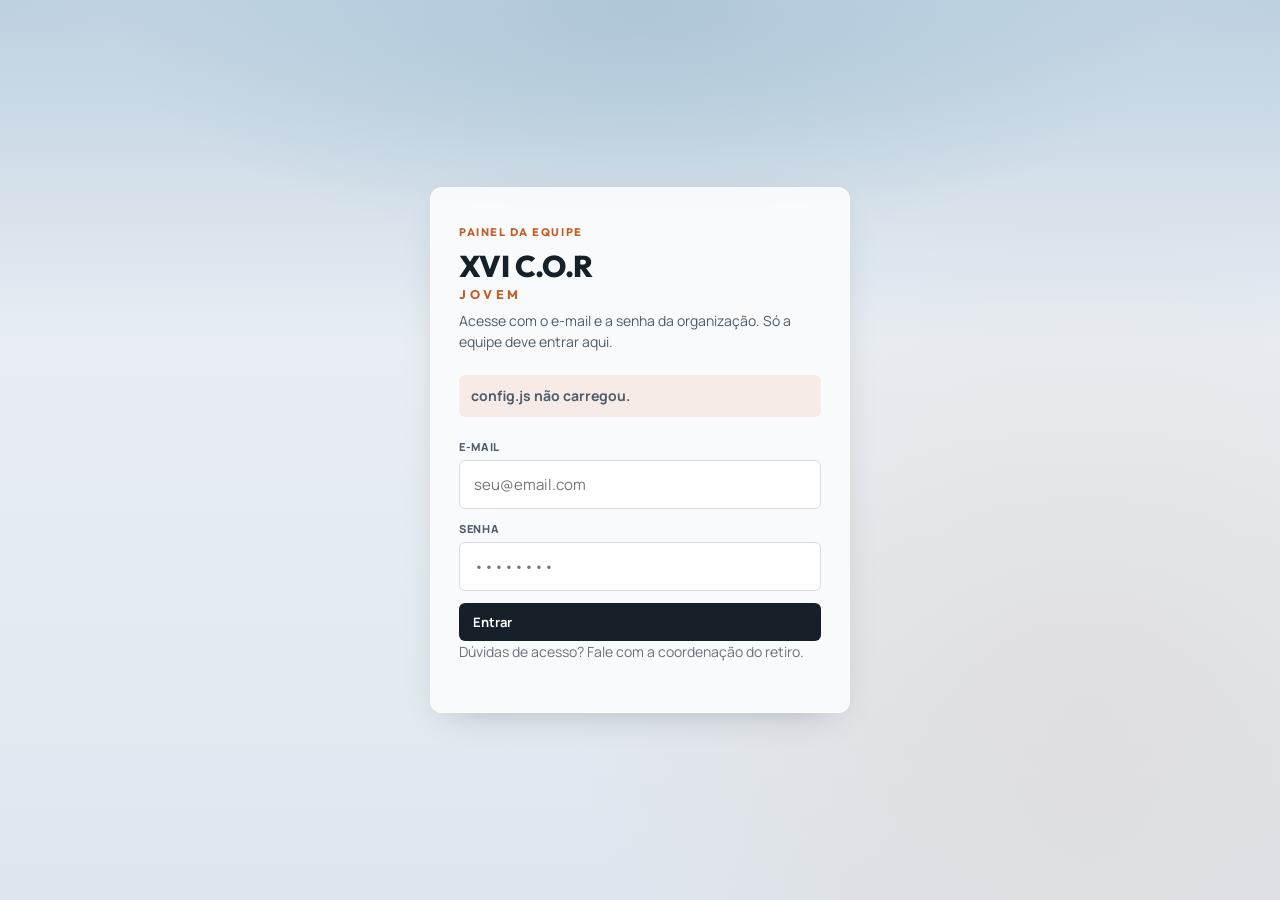
==== commit 5c128abd: "Polish dashboard and forms: mobile export, servo teams from panel, and clearer copy. Simplify the se" ====
--- a/dashboard.html
+++ b/dashboard.html
@@ -2,407 +2,56 @@
 <html lang="pt-BR">
 <head>
 <meta charset="UTF-8">
-<meta name="viewport" content="width=device-width, initial-scale=1.0">
+<meta name="viewport" content="width=device-width, initial-scale=1.0, viewport-fit=cover">
 <title>Equipe — XVI C.O.R Jovem</title>
 <link rel="preconnect" href="https://fonts.googleapis.com">
 <link rel="preconnect" href="https://fonts.gstatic.com" crossorigin>
-<link href="https://fonts.googleapis.com/css2?family=Oswald:wght@500;600;700&family=Outfit:wght@400;500;600;700;800&display=swap" rel="stylesheet">
-<style>
-  :root{
-    --ink:#1e262c; --charcoal:#1c2227; --stone:#5a6570; --mist:#cfd8e0;
-    --paper:#f7fafc; --paper2:#eef3f7; --gold:#c45c26; --gold-soft:rgba(196,92,38,.12);
-    --white:#ffffff; --ok:#2a8f52; --err:#9c4a3a;
-    --nova:#2f6f8f; --conf:#2a8f52; --espera:#c45c26; --canc:#8a949c;
-    --ease:cubic-bezier(.22,.7,.25,1);
-  }
-  *{box-sizing:border-box}
-  html,body{margin:0;padding:0}
-  body{
-    font-family:'Outfit',sans-serif; color:var(--ink); min-height:100vh;
-    background:
-      radial-gradient(ellipse 90% 50% at 50% -8%, #d4e4f0 0%, transparent 55%),
-      linear-gradient(180deg, #c5d9e8 0%, #e8eef3 40%, #dfe7ee 100%);
-  }
-
-  .gate{min-height:100vh;display:flex;align-items:center;justify-content:center;padding:24px}
-  .gate-box{
-    width:100%;max-width:400px;background:var(--paper);border-radius:4px;padding:32px 26px;
-    box-shadow:0 28px 60px -24px rgba(42,50,56,.4);
-    border:1px solid rgba(255,255,255,.7);
-  }
-  .gate-box .eyebrow{font-size:11px;font-weight:800;letter-spacing:.12em;color:var(--gold);text-transform:uppercase;margin:0 0 8px}
-  .gate-box h1{font-family:'Oswald',sans-serif;font-size:32px;margin:0 0 8px;letter-spacing:.04em;text-transform:uppercase}
-  .gate-box p{margin:0 0 20px;color:var(--stone);font-size:13.5px;line-height:1.5}
-  .gate-box input{
-    width:100%;padding:13px 14px;border-radius:3px;border:1.5px solid var(--mist);
-    font:inherit;font-size:15px;background:var(--white);margin-bottom:12px;
-  }
-  .gate-box input:focus{outline:none;border-color:#2f6f8f;box-shadow:0 0 0 3px rgba(47,111,143,.15)}
-  .gate-err{display:none;color:var(--err);font-size:13px;font-weight:600;margin:0 0 10px}
-  .gate-err.show{display:block}
-
-  .app{display:none;max-width:1280px;margin:0 auto;padding:18px 14px 56px}
-  .app.open{display:block}
-
-  .top{
-    display:flex;flex-wrap:wrap;gap:14px;align-items:flex-end;justify-content:space-between;
-    margin-bottom:18px;
-  }
-  .brand h1{font-family:'Oswald',sans-serif;font-size:clamp(28px,5vw,38px);margin:0;letter-spacing:.03em;line-height:.95;text-transform:uppercase}
-  .brand h1 span{color:var(--gold)}
-  .brand p{margin:6px 0 0;color:var(--stone);font-size:12.5px;font-weight:600}
-  .actions{display:flex;flex-wrap:wrap;gap:8px}
-
-  .btn{
-    border:none;border-radius:6px;padding:11px 15px;font:inherit;font-size:13px;font-weight:700;
-    cursor:pointer;transition:transform .12s,background .15s,opacity .15s;
-  }
-  .btn:active{transform:scale(.98)}
-  .btn:disabled{opacity:.5;cursor:default;transform:none}
-  .btn-primary{background:var(--ink);color:var(--white)}
-  .btn-primary:hover{background:#000}
-  .btn-ghost{background:var(--white);color:var(--ink);border:1.5px solid var(--mist)}
-  .btn-ghost:hover{border-color:var(--stone)}
-  .btn-sm{padding:8px 12px;font-size:12px}
-
-  .stats{display:grid;grid-template-columns:repeat(6,minmax(0,1fr));gap:8px;margin-bottom:16px}
-  @media(max-width:1000px){.stats{grid-template-columns:repeat(3,1fr)}}
-  @media(max-width:520px){.stats{grid-template-columns:repeat(2,1fr)}}
-  .stat{
-    background:var(--paper);border-radius:4px;padding:14px 12px;
-    box-shadow:0 8px 22px -16px rgba(0,0,0,.28);cursor:pointer;
-    border:1.5px solid transparent;transition:border-color .15s,transform .12s;
-  }
-  .stat:hover{border-color:var(--mist)}
-  .stat.active{border-color:var(--gold);background:var(--gold-soft)}
-  .stat .k{font-size:10px;font-weight:800;letter-spacing:.08em;color:var(--gold);text-transform:uppercase}
-  .stat .v{font-family:'Oswald',sans-serif;font-size:30px;letter-spacing:.02em;margin-top:2px;line-height:1}
-
-  .layout{display:grid;grid-template-columns:1fr 300px;gap:14px;align-items:start}
-  @media(max-width:960px){.layout{grid-template-columns:1fr}}
-
-  .toolbar{display:flex;flex-wrap:wrap;gap:8px;margin-bottom:12px;align-items:center}
-  .search{
-    flex:1;min-width:180px;padding:11px 13px;border-radius:3px;border:1.5px solid var(--mist);
-    font:inherit;font-size:14px;background:var(--white);
-  }
-  .search:focus{outline:none;border-color:var(--gold);box-shadow:0 0 0 3px var(--gold-soft)}
-  .filters{display:flex;flex-wrap:wrap;gap:8px}
-  .filters select{
-    padding:10px 11px;border-radius:3px;border:1.5px solid var(--mist);
-    font:inherit;font-size:12.5px;font-weight:600;background:var(--white);
-  }
-
-  .panel{
-    background:rgba(247,250,252,.9); border-radius:10px; overflow:hidden;
-    box-shadow:0 1px 0 rgba(255,255,255,.75) inset, 0 16px 40px -22px rgba(0,0,0,.28);
-    border:1px solid rgba(255,255,255,.7);
-    backdrop-filter:blur(12px);
-  }
-  .table-wrap{overflow-x:auto}
-  table{width:100%;border-collapse:collapse;min-width:680px}
-  th,td{text-align:left;padding:11px 12px;font-size:13px;border-bottom:1px solid var(--mist);vertical-align:middle}
-  th{
-    font-size:10.5px;font-weight:800;letter-spacing:.07em;text-transform:uppercase;
-    color:var(--stone);background:var(--paper2);position:sticky;top:0;
-  }
-  tr{cursor:pointer;transition:background .12s}
-  tr:hover td{background:rgba(154,118,52,.06)}
-  tr.active td{background:var(--gold-soft)}
-  .empty{padding:36px 18px;text-align:center;color:var(--stone);font-weight:600}
-  .muted{color:var(--stone);font-size:12px}
-  .status-bar{padding:11px 14px;font-size:12.5px;font-weight:600;color:var(--stone);border-top:1px solid var(--mist);display:flex;justify-content:space-between;gap:10px;flex-wrap:wrap}
-
-  .pill{
-    display:inline-flex;align-items:center;gap:4px;padding:3px 8px;border-radius:999px;
-    font-size:11px;font-weight:800;white-space:nowrap;
-  }
-  .pill-nova{background:rgba(61,90,128,.12);color:var(--nova)}
-  .pill-confirmada{background:rgba(42,143,82,.12);color:var(--conf)}
-  .pill-lista_espera{background:var(--gold-soft);color:var(--espera)}
-  .pill-cancelada{background:rgba(138,133,128,.18);color:var(--canc)}
-  .tag{display:inline-block;padding:2px 7px;border-radius:6px;font-size:10.5px;font-weight:800;margin-left:4px}
-  .tag-minor{background:#f5e8e4;color:var(--err)}
-  .tag-health{background:#f3e6c8;color:#8a6420}
-  .tag-shirt{background:var(--gold-soft);color:var(--gold)}
-
-  .side .panel{padding:16px}
-  .side h3{font-family:'Oswald',sans-serif;font-size:16px;letter-spacing:.04em;margin:0 0 12px}
-  .side h3 + h3, .side .block + .block{margin-top:20px}
-  .bar-row{display:flex;align-items:center;gap:8px;margin-bottom:8px;font-size:12.5px;font-weight:600}
-  .bar-row .lab{width:36px;color:var(--stone)}
-  .bar-row .track{flex:1;height:8px;background:var(--paper2);border-radius:4px;overflow:hidden}
-  .bar-row .fill{height:100%;background:var(--ink);border-radius:4px}
-  .bar-row .num{width:28px;text-align:right}
-  .alert-list{display:flex;flex-direction:column;gap:8px;max-height:220px;overflow:auto}
-  .alert-item{
-    background:var(--paper2);border-radius:3px;padding:10px 11px;cursor:pointer;
-    border-left:3px solid #8a6420;font-size:12.5px;font-weight:600;
-  }
-  .alert-item:hover{background:#e8e4d8}
-  .alert-item .sub{display:block;color:var(--stone);font-weight:500;font-size:11.5px;margin-top:2px}
-
-  .toast{
-    position:fixed;bottom:20px;left:50%;transform:translateX(-50%) translateY(20px);
-    background:var(--ink);color:var(--white);padding:12px 18px;border-radius:3px;
-    font-size:13px;font-weight:700;opacity:0;pointer-events:none;transition:all .25s var(--ease);z-index:80;
-  }
-  .toast.show{opacity:1;transform:translateX(-50%) translateY(0)}
-
-  .overlay{
-    position:fixed;inset:0;background:rgba(22,22,20,.48);opacity:0;pointer-events:none;
-    transition:opacity .25s var(--ease);z-index:40;
-  }
-  .overlay.open{opacity:1;pointer-events:auto}
-  .drawer{
-    position:fixed;top:0;right:0;height:100%;width:min(520px,100%);
-    background:var(--paper);transform:translateX(100%);transition:transform .3s var(--ease);
-    z-index:50;display:flex;flex-direction:column;box-shadow:-20px 0 50px -20px rgba(0,0,0,.4);
-  }
-  .drawer.open{transform:translateX(0)}
-  .drawer-head{
-    display:flex;align-items:flex-start;justify-content:space-between;gap:12px;
-    padding:18px 18px 12px;border-bottom:1px solid var(--mist);
-  }
-  .drawer-head h2{font-family:'Oswald',sans-serif;font-size:26px;margin:0;letter-spacing:.03em;line-height:1.05}
-  .drawer-head .meta{margin-top:6px;font-size:12.5px;color:var(--stone);font-weight:600}
-  .icon-btn{
-    width:36px;height:36px;border-radius:3px;border:1.5px solid var(--mist);
-    background:var(--white);cursor:pointer;font-size:18px;line-height:1;flex-shrink:0;
-  }
-  .drawer-tools{
-    display:flex;flex-wrap:wrap;gap:8px;padding:12px 18px;border-bottom:1px solid var(--mist);
-    background:var(--paper2);
-  }
-  .drawer-tools select, .drawer-tools textarea{
-    font:inherit;border:1.5px solid var(--mist);border-radius:3px;background:var(--white);padding:9px 11px;
-  }
-  .drawer-tools select{font-size:13px;font-weight:700}
-  .drawer-tools textarea{width:100%;min-height:64px;font-size:13px;resize:vertical}
-  .drawer-body{overflow:auto;padding:6px 18px 28px;flex:1}
-  .sec{margin-top:16px}
-  .sec h3{
-    font-family:'Oswald',sans-serif;font-size:15px;letter-spacing:.04em;margin:0 0 10px;
-    padding-bottom:6px;border-bottom:2px dashed var(--mist);
-  }
-  .grid{display:grid;grid-template-columns:1fr 1fr;gap:8px}
-  @media(max-width:420px){.grid{grid-template-columns:1fr}}
-  .item{background:var(--paper2);border-radius:3px;padding:10px 11px}
-  .item.full{grid-column:1/-1}
-  .item .l{display:block;font-size:10px;font-weight:800;letter-spacing:.06em;text-transform:uppercase;color:var(--gold);margin-bottom:3px}
-  .item .d{font-size:13.5px;font-weight:600;line-height:1.4;word-break:break-word}
-  .item .d.empty{color:#a8a59c;font-weight:500}
-  .wa{display:inline-flex;margin-top:8px;color:var(--ok);font-weight:800;font-size:13px;text-decoration:none}
-  .wa:hover{text-decoration:underline}
-  .loading{opacity:.55;pointer-events:none}
-  .btn-danger{background:#9c4a3a;color:#fff}
-  .btn-danger:hover{background:#7e3a2e}
-
-  .tabs{
-    display:flex; gap:6px; margin-bottom:16px; flex-wrap:wrap;
-  }
-  .tab{
-    border:1.5px solid var(--mist); background:var(--white); color:var(--stone);
-    border-radius:3px; padding:10px 16px; font:inherit; font-size:13px; font-weight:800;
-    cursor:pointer; letter-spacing:.04em; text-transform:uppercase;
-  }
-  .tab.active{ background:var(--ink); color:var(--white); border-color:var(--ink); }
-
-  .view{ display:none; }
-  .view.active{ display:block; }
-
-  .shirt-toolbar{
-    display:flex; flex-wrap:wrap; gap:10px; align-items:flex-end;
-    padding:16px; border-bottom:1px solid var(--mist); background:var(--paper2);
-  }
-  .shirt-toolbar .field-mini{ min-width:120px; }
-  .shirt-toolbar label{
-    display:block; font-size:10px; font-weight:800; letter-spacing:.06em;
-    text-transform:uppercase; color:var(--gold); margin-bottom:4px;
-  }
-  .shirt-toolbar select, .shirt-toolbar input{
-    width:100%; padding:9px 10px; border-radius:3px; border:1.5px solid var(--mist);
-    font:inherit; font-size:13px; background:var(--white);
-  }
-  .print-opts{
-    display:flex; flex-wrap:wrap; gap:10px 14px; padding:12px 16px;
-    border-bottom:1px solid var(--mist); font-size:13px; font-weight:600;
-  }
-  .print-opts label{ display:inline-flex; align-items:center; gap:6px; cursor:pointer; }
-  .shirt-summary{
-    display:flex; flex-wrap:wrap; gap:8px; padding:12px 16px; border-bottom:1px solid var(--mist);
-  }
-  .shirt-chip{
-    background:var(--gold-soft); color:var(--gold); font-size:12px; font-weight:800;
-    padding:6px 10px; border-radius:3px;
-  }
-  .shirt-chip strong{ color:var(--ink); }
-
-  .decuria-form{
-    display:grid; grid-template-columns: 1.4fr .7fr .7fr 1.2fr auto;
-    gap:10px; align-items:end; padding:16px; border-bottom:1px solid var(--mist);
-  }
-  @media(max-width:900px){
-    .decuria-form{ grid-template-columns:1fr 1fr; }
-  }
-  .decuria-form label{
-    display:block; font-size:11px; font-weight:800; letter-spacing:.06em;
-    text-transform:uppercase; color:var(--gold); margin-bottom:5px;
-  }
-  .decuria-form input, .decuria-form select{
-    width:100%; padding:10px 11px; border-radius:3px; border:1.5px solid var(--mist);
-    font:inherit; font-size:14px; background:var(--white);
-  }
-  .decuria-grid{
-    display:grid; grid-template-columns:repeat(auto-fill,minmax(280px,1fr));
-    gap:12px; padding:16px;
-  }
-  .decuria-card{
-    background:var(--paper2); border:1.5px solid var(--mist); border-radius:4px;
-    padding:14px; display:flex; flex-direction:column; gap:10px;
-  }
-  .decuria-card h4{
-    margin:0; font-family:'Oswald',sans-serif; font-size:20px;
-    letter-spacing:.03em; text-transform:uppercase;
-  }
-  .decuria-card .meta{ font-size:12.5px; color:var(--stone); font-weight:600; line-height:1.45; }
-  .decuria-card .members{
-    list-style:none; margin:0; padding:0; max-height:180px; overflow:auto;
-  }
-  .decuria-card .members li{
-    display:flex; justify-content:space-between; align-items:center; gap:8px;
-    padding:7px 0; border-top:1px solid var(--mist); font-size:13px; font-weight:600;
-  }
-  .decuria-card .members li:first-child{ border-top:none; }
-  .decuria-card .actions-row{ display:flex; flex-wrap:wrap; gap:6px; margin-top:auto; }
-  .decuria-card select.add-member{
-    flex:1; min-width:140px; padding:8px; border-radius:3px; border:1.5px solid var(--mist);
-    font:inherit; font-size:12.5px; background:var(--white);
-  }
-
-  .edit-field{display:flex;flex-direction:column;gap:4px}
-  .edit-field label{font-size:10px;font-weight:800;letter-spacing:.06em;text-transform:uppercase;color:var(--gold)}
-  .edit-field input,.edit-field select,.edit-field textarea{
-    width:100%;padding:9px 10px;border-radius:3px;border:1.5px solid var(--mist);
-    font:inherit;font-size:13.5px;background:var(--white);color:var(--ink);
-  }
-  .edit-field.full{grid-column:1/-1}
-  .edit-actions{
-    display:flex;flex-wrap:wrap;gap:8px;margin-top:16px;padding-top:14px;border-top:1px solid var(--mist);
-  }
-  .tool-row{display:flex;flex-wrap:wrap;gap:8px;width:100%;align-items:center}
-  .edit-field{display:flex;flex-direction:column;gap:4px}
-  .edit-field label{font-size:10px;font-weight:800;letter-spacing:.06em;text-transform:uppercase;color:var(--gold)}
-  .edit-field input,.edit-field select,.edit-field textarea{
-    width:100%;padding:9px 10px;border-radius:8px;border:1.5px solid var(--mist);
-    font:inherit;font-size:13.5px;background:var(--white);color:var(--ink);
-  }
-  .edit-field input:focus,.edit-field select:focus,.edit-field textarea:focus{
-    outline:none;border-color:var(--gold);box-shadow:0 0 0 3px var(--gold-soft);
-  }
-  .edit-field.full{grid-column:1/-1}
-  .edit-field textarea{min-height:64px;resize:vertical}
-  .edit-actions{
-    display:flex;flex-wrap:wrap;gap:8px;margin-top:16px;padding-top:14px;border-top:1px solid var(--mist);
-  }
-  .tool-row{display:flex;flex-wrap:wrap;gap:8px;width:100%;align-items:center}
-
-  /* Export modal */
-  .export-overlay{
-    position:fixed; inset:0; background:rgba(22,22,20,.52); z-index:70;
-    display:none; align-items:center; justify-content:center; padding:18px;
-  }
-  .export-overlay.open{ display:flex; }
-  .export-dialog{
-    width:min(640px,100%); max-height:min(92vh,820px); overflow:auto;
-    background:var(--paper); border-radius:6px; padding:22px 20px 18px;
-    box-shadow:0 28px 60px -20px rgba(0,0,0,.45); border:1px solid rgba(255,255,255,.7);
-  }
-  .export-dialog h2{
-    font-family:'Oswald',sans-serif; font-size:26px; margin:0 0 4px;
-    letter-spacing:.03em; text-transform:uppercase;
-  }
-  .export-dialog .hint{ margin:0 0 16px; color:var(--stone); font-size:13px; font-weight:600; line-height:1.45; }
-  .export-dialog .field{ margin-bottom:14px; }
-  .export-dialog .field > label{
-    display:block; font-size:10px; font-weight:800; letter-spacing:.07em;
-    text-transform:uppercase; color:var(--gold); margin-bottom:5px;
-  }
-  .export-dialog input[type="text"]{
-    width:100%; padding:11px 12px; border-radius:3px; border:1.5px solid var(--mist);
-    font:inherit; font-size:14px; background:var(--white);
-  }
-  .export-cols{
-    display:grid; grid-template-columns:repeat(3,minmax(0,1fr)); gap:8px 10px;
-    padding:12px; background:var(--paper2); border-radius:4px; border:1px solid var(--mist);
-  }
-  @media(max-width:520px){ .export-cols{ grid-template-columns:repeat(2,minmax(0,1fr)); } }
-  .export-cols label{
-    display:flex; align-items:center; gap:7px; font-size:13px; font-weight:600; cursor:pointer;
-  }
-  .export-presets{ display:flex; flex-wrap:wrap; gap:6px; margin:0 0 10px; }
-  .export-presets button{
-    border:1.5px solid var(--mist); background:var(--white); border-radius:3px;
-    padding:6px 10px; font:inherit; font-size:11.5px; font-weight:700; cursor:pointer; color:var(--stone);
-  }
-  .export-presets button:hover{ border-color:var(--ink); color:var(--ink); }
-  .export-checks{ display:flex; flex-direction:column; gap:8px; margin:12px 0 16px; }
-  .export-checks label{ display:flex; align-items:center; gap:8px; font-size:13px; font-weight:600; cursor:pointer; }
-  .export-actions{ display:flex; flex-wrap:wrap; gap:8px; }
-  .export-actions .btn{ flex:1; min-width:120px; }
-  .btn-excel{ background:#1d6f42; color:#fff; }
-  .btn-excel:hover{ background:#155734; }
-  .btn-pdf{ background:#9c4a3a; color:#fff; }
-  .btn-pdf:hover{ background:#7e3a2e; }
-
-  /* Print / PDF sheet */
-  #printSheet{display:none}
-  @media print{
-    body *{visibility:hidden}
-    #printSheet, #printSheet *{visibility:visible}
-    #printSheet{
-      display:block !important;position:absolute;left:0;top:0;width:100%;
-      padding:0;background:#fff;color:#000;
-    }
-    .no-print{display:none !important}
-    @page{ margin:14mm 12mm; }
-  }
-</style>
+<link href="https://fonts.googleapis.com/css2?family=Manrope:wght@400;500;600;700;800&family=Outfit:wght@500;600;700;800&display=swap" rel="stylesheet">
+<link rel="stylesheet" href="css/dash.css">
+
 </head>
 <body>
 
 <div class="gate" id="gate">
   <div class="gate-box">
-    <p class="eyebrow">Área da organização</p>
-    <h1>XVI C.O.R Jovem</h1>
-    <p>Painel das fichas de inscrição. Use a senha da equipe — não compartilhe este link com os cursistas.</p>
-    <p class="gate-err" id="gateErr">Senha incorreta.</p>
+    <p class="eyebrow">Painel da equipe</p>
+    <h1>XVI C.O.R<em>Jovem</em></h1>
+    <p>Acesse com o e-mail e a senha da organização. Só a equipe deve entrar aqui.</p>
+    <p class="gate-err" id="gateErr">Não foi possível entrar.</p>
     <form id="gateForm">
-      <input type="password" id="gatePass" placeholder="Senha da equipe" autocomplete="current-password" required>
-      <button class="btn btn-primary" type="submit" style="width:100%">Entrar no painel</button>
+      <label for="gateEmail">E-mail</label>
+      <input type="email" id="gateEmail" placeholder="seu@email.com" autocomplete="username" required>
+      <label for="gatePass">Senha</label>
+      <input type="password" id="gatePass" placeholder="••••••••" autocomplete="current-password" required>
+      <button class="btn btn-primary" type="submit" id="gateSubmit" style="width:100%">Entrar</button>
     </form>
+    <p class="gate-hint">Dúvidas de acesso? Fale com a coordenação do retiro.</p>
   </div>
 </div>
 
 <div class="app" id="app">
-  <div class="top">
+  <header class="shell">
     <div class="brand">
       <h1>XVI C.O.R <span>Jovem</span></h1>
-      <p id="subtitle">Painel da equipe · Paróquia Santo Antônio — Bacaxá</p>
+      <p id="subtitle">Paróquia Santo Antônio — Bacaxá</p>
+      <div class="user-chip" id="userChip" hidden></div>
     </div>
     <div class="actions">
-      <a class="btn btn-ghost" href="index.html" target="_blank" rel="noopener">Abrir inscrição</a>
-      <button class="btn btn-ghost" type="button" id="refreshBtn">Atualizar</button>
+      <a class="btn btn-ghost" href="index.html" target="_blank" rel="noopener" title="Abrir inscrição de cursistas"><span class="lbl-long">Ficha cursistas</span><span class="lbl-short">Cursistas</span></a>
+      <a class="btn btn-ghost" href="servos.html" target="_blank" rel="noopener" title="Abrir inscrição de servos"><span class="lbl-long">Ficha servos</span><span class="lbl-short">Servos</span></a>
+      <span class="sep" aria-hidden="true"></span>
+      <button class="btn btn-ghost" type="button" id="refreshBtn" title="Recarregar dados"><span class="lbl-long">Atualizar</span><span class="lbl-short">Atualizar</span></button>
       <button class="btn btn-primary" type="button" id="exportBtn">Exportar</button>
       <button class="btn btn-ghost" type="button" id="logoutBtn">Sair</button>
     </div>
-  </div>
-
-  <div class="tabs" role="tablist">
-    <button type="button" class="tab active" data-view="inscricoes">Inscrições</button>
-    <button type="button" class="tab" data-view="decurias">Decúrias</button>
-    <button type="button" class="tab" data-view="camisas">Camisas</button>
-  </div>
+  </header>
+
+  <nav class="tabs" role="tablist" aria-label="Seções do painel">
+    <button type="button" class="tab active" data-view="inscricoes" role="tab" aria-selected="true">Cursistas</button>
+    <button type="button" class="tab" data-view="servos" role="tab" aria-selected="false">Servos</button>
+    <button type="button" class="tab" data-view="decurias" role="tab" aria-selected="false">Decúrias</button>
+    <button type="button" class="tab" data-view="camisas" role="tab" aria-selected="false">Camisas</button>
+  </nav>
 
   <div class="view active" id="viewInscricoes">
   <div class="stats" id="stats">
@@ -455,7 +104,7 @@
             <tbody id="tbody"></tbody>
           </table>
         </div>
-        <div class="empty" id="empty" hidden>Nenhuma inscrição neste filtro.</div>
+        <div class="empty" id="empty" hidden>Nenhum cursista neste filtro.<br><span class="muted">Ajuste a busca ou o status acima.</span></div>
         <div class="status-bar">
           <span id="statusText">Carregando…</span>
           <span id="autoText" class="muted">Atualiza a cada 45s</span>
@@ -465,11 +114,11 @@
 
     <aside class="side">
       <div class="panel">
-        <h3>Camisas por tamanho</h3>
+        <h3>Camisas — cursistas</h3>
         <div id="shirtBars"></div>
         <div class="block" style="margin-top:20px">
-          <h3>Atenção — saúde</h3>
-          <div class="alert-list" id="healthList"></div>
+          <h3>Atenção — saúde (cursistas)</h3>
+          <div id="healthList"></div>
         </div>
       </div>
     </aside>
@@ -499,16 +148,23 @@
         <button class="btn btn-primary" type="submit">Criar Decúria</button>
       </form>
       <div class="decuria-grid" id="decuriaGrid"></div>
-      <div class="empty" id="decuriaEmpty" hidden>Nenhuma Decúria criada ainda.</div>
+      <div class="empty" id="decuriaEmpty" hidden>Nenhuma Decúria ainda.<br><span class="muted">Crie a primeira no formulário acima.</span></div>
     </div>
   </div>
 
   <div class="view" id="viewCamisas">
     <div class="panel">
       <div class="shirt-toolbar">
+        <div class="field-mini">
+          <label for="shirtTipo">Lista</label>
+          <select id="shirtTipo">
+            <option value="cursistas">Cursistas</option>
+            <option value="servos">Servos</option>
+          </select>
+        </div>
         <div class="field-mini" style="flex:1;min-width:160px;">
           <label for="shirtSearch">Buscar</label>
-          <input type="search" id="shirtSearch" placeholder="Nome ou WhatsApp…">
+          <input type="search" id="shirtSearch" placeholder="Nome ou telefone…">
         </div>
         <div class="field-mini">
           <label for="shirtStatus">Status</label>
@@ -524,7 +180,7 @@
           <select id="shirtSize">
             <option value="">Todos</option>
             <option>PP</option><option>P</option><option>M</option>
-            <option>G</option><option>GG</option><option>XG</option>
+            <option>G</option><option>GG</option><option>XG</option><option>XXG</option>
             <option value="__empty__">Sem tamanho</option>
           </select>
         </div>
@@ -534,7 +190,7 @@
             <option value="nome">Nome A–Z</option>
             <option value="tamanho">Tamanho</option>
             <option value="idade">Idade</option>
-            <option value="decuria">Decúria</option>
+            <option value="grupo">Decúria / Equipe</option>
           </select>
         </div>
         <button type="button" class="btn btn-primary" id="shirtExportBtn">Exportar / Imprimir</button>
@@ -550,17 +206,68 @@
               <th>Nome</th>
               <th>Tamanho</th>
               <th>Idade</th>
-              <th>WhatsApp</th>
-              <th>Decúria</th>
+              <th id="shirtColPhone">WhatsApp</th>
+              <th id="shirtColGroup">Decúria</th>
               <th>Status</th>
             </tr>
           </thead>
           <tbody id="shirtTbody"></tbody>
         </table>
       </div>
-      <div class="empty" id="shirtEmpty" hidden>Ninguém com pedido de camisa neste filtro.</div>
+      <div class="empty" id="shirtEmpty" hidden>Nenhum pedido de camisa neste filtro.<br><span class="muted">Altere Lista (cursistas/servos) ou o status.</span></div>
       <div class="status-bar">
         <span id="shirtStatusText">—</span>
+      </div>
+    </div>
+  </div>
+
+  <div class="view" id="viewServos">
+    <div class="stats" id="servoStats">
+      <div class="stat active" data-servo-status=""><div class="k">Todos</div><div class="v" id="servoStatTotal">0</div></div>
+      <div class="stat" data-servo-status="nova"><div class="k">Novas</div><div class="v" id="servoStatNova">0</div></div>
+      <div class="stat" data-servo-status="confirmada"><div class="k">Confirmadas</div><div class="v" id="servoStatConf">0</div></div>
+      <div class="stat" data-servo-status="lista_espera"><div class="k">Espera</div><div class="v" id="servoStatEspera">0</div></div>
+      <div class="stat" data-servo-status="cancelada"><div class="k">Canceladas</div><div class="v" id="servoStatCanc">0</div></div>
+    </div>
+    <div class="panel">
+      <div class="toolbar">
+        <input class="search" id="servoSearch" type="search" placeholder="Buscar nome, telefone, equipe…">
+        <div class="filters">
+          <select id="servoFilterCamisa">
+            <option value="">Camisa</option>
+            <option value="sim">Quer camisa</option>
+            <option value="nao">Não quer</option>
+          </select>
+          <select id="servoFilterEquipe">
+            <option value="">Equipe: todas</option>
+          </select>
+          <select id="servoFilterSort">
+            <option value="recent">Mais recentes</option>
+            <option value="nome">Nome A–Z</option>
+            <option value="equipe">Equipe</option>
+          </select>
+        </div>
+      </div>
+      <div class="table-wrap">
+        <table>
+          <thead>
+            <tr>
+              <th>Status</th>
+              <th>Nome</th>
+              <th>Idade</th>
+              <th>Equipe</th>
+              <th>Telefone</th>
+              <th>Camisa</th>
+              <th>Ano COR</th>
+              <th>Quando</th>
+            </tr>
+          </thead>
+          <tbody id="servoTbody"></tbody>
+        </table>
+      </div>
+      <div class="empty" id="servoEmpty" hidden>Nenhum servo neste filtro.<br><span class="muted">Troque o status ou limpe a busca.</span></div>
+      <div class="status-bar">
+        <span id="servoStatusText">—</span>
       </div>
     </div>
   </div>
@@ -587,6 +294,9 @@
       <select id="dDecuria" aria-label="Decúria">
         <option value="">Sem Decúria</option>
       </select>
+      <select id="dEquipe" aria-label="Equipe do servo" hidden>
+        <option value="">Sem equipe</option>
+      </select>
       <button class="btn btn-ghost btn-sm" type="button" id="editBtn">Editar</button>
       <button class="btn btn-ghost btn-sm" type="button" id="printBtn">Imprimir</button>
       <button class="btn btn-danger btn-sm" type="button" id="deleteBtn">Excluir</button>
@@ -602,49 +312,65 @@
 
 <div class="export-overlay" id="exportOverlay" aria-hidden="true">
   <div class="export-dialog" role="dialog" aria-labelledby="exportDialogTitle">
-    <h2 id="exportDialogTitle">Exportar lista</h2>
-    <p class="hint" id="exportHint">Escolha as colunas e o formato. A lista respeita o filtro atual.</p>
-
-    <div class="field">
-      <label for="exportTitle">Título do documento</label>
-      <input type="text" id="exportTitle" maxlength="120" value="XVI C.O.R Jovem">
+    <div class="export-handle" aria-hidden="true"></div>
+    <div class="export-dialog-head">
+      <div>
+        <h2 id="exportDialogTitle">Exportar lista</h2>
+        <p class="hint" id="exportHint">Escolha as colunas e o formato. A lista respeita o filtro atual.</p>
+      </div>
+      <button type="button" class="icon-btn" id="exportCloseX" aria-label="Fechar">×</button>
     </div>
-    <div class="field">
-      <label for="exportSubtitle">Subtítulo (opcional)</label>
-      <input type="text" id="exportSubtitle" maxlength="160" placeholder="Ex: Confirmados · Quer camisa · Decúria São José">
+
+    <div class="export-dialog-body">
+      <div class="field">
+        <label for="exportTitle">Título do documento</label>
+        <input type="text" id="exportTitle" maxlength="120" value="XVI C.O.R Jovem">
+      </div>
+      <div class="field">
+        <label for="exportSubtitle">Subtítulo (opcional)</label>
+        <input type="text" id="exportSubtitle" maxlength="160" placeholder="Ex: Confirmados · Quer camisa · Decúria São José">
+      </div>
+
+      <div class="field">
+        <label for="exportPresetSelect">Colunas</label>
+        <select class="export-preset-select" id="exportPresetSelect" aria-label="Predefinição de colunas">
+          <option value="essencial">Essencial</option>
+          <option value="camisas">Camisas</option>
+          <option value="contato">Contato</option>
+          <option value="completo">Completo</option>
+          <option value="nenhum">Limpar seleção</option>
+        </select>
+        <div class="export-presets">
+          <button type="button" data-preset="essencial">Essencial</button>
+          <button type="button" data-preset="camisas">Camisas</button>
+          <button type="button" data-preset="contato">Contato</button>
+          <button type="button" data-preset="completo">Completo</button>
+          <button type="button" data-preset="nenhum">Limpar</button>
+        </div>
+        <div class="export-cols" id="exportCols"></div>
+      </div>
+
+      <div class="export-checks">
+        <label><input type="checkbox" id="exportSummary" checked> Incluir resumo (totais e tamanhos de camisa)</label>
+        <label><input type="checkbox" id="exportCheckCol"> Coluna ✓ de conferência (PDF / impressão)</label>
+        <label><input type="checkbox" id="exportNumbering" checked> Numeração na lista</label>
+      </div>
     </div>
 
-    <div class="field">
-      <label>Colunas</label>
-      <div class="export-presets">
-        <button type="button" data-preset="essencial">Essencial</button>
-        <button type="button" data-preset="camisas">Camisas</button>
-        <button type="button" data-preset="contato">Contato</button>
-        <button type="button" data-preset="completo">Completo</button>
-        <button type="button" data-preset="nenhum">Limpar</button>
+    <div class="export-dialog-foot">
+      <div class="export-actions">
+        <button type="button" class="btn btn-excel" id="doExcelBtn">Baixar Excel</button>
+        <button type="button" class="btn btn-pdf" id="doPdfBtn">Baixar PDF</button>
+        <button type="button" class="btn btn-ghost" id="doPrintBtn">Imprimir</button>
+        <button type="button" class="btn btn-ghost" id="exportCloseBtn">Fechar</button>
       </div>
-      <div class="export-cols" id="exportCols"></div>
-    </div>
-
-    <div class="export-checks">
-      <label><input type="checkbox" id="exportSummary" checked> Incluir resumo (totais e tamanhos de camisa)</label>
-      <label><input type="checkbox" id="exportCheckCol"> Coluna ✓ de conferência (PDF / impressão)</label>
-      <label><input type="checkbox" id="exportNumbering" checked> Numeração na lista</label>
-    </div>
-
-    <div class="export-actions">
-      <button type="button" class="btn btn-excel" id="doExcelBtn">Baixar Excel</button>
-      <button type="button" class="btn btn-pdf" id="doPdfBtn">Baixar PDF</button>
-      <button type="button" class="btn btn-ghost" id="doPrintBtn">Imprimir</button>
-      <button type="button" class="btn btn-ghost" id="exportCloseBtn">Fechar</button>
     </div>
   </div>
 </div>
 
-<script src="config.js"></script>
+<script src="js/config.js"></script>
 <script>
 (function(){
-  const AUTH_KEY = 'cor-jovem-dash-auth';
   const STATUS_LABEL = {
     nova: 'Nova',
     confirmada: 'Confirmada',
@@ -661,48 +387,98 @@
   const toastEl = document.getElementById('toast');
 
   let rows = [];
+  let servoRows = [];
   let decurias = [];
   let selectedId = null;
+  let selectedServoId = null;
+  let drawerMode = 'inscricao';
   let statusFilter = '';
+  let servoStatusFilter = '';
   let quickFilter = '';
   let toastTimer = null;
   let editing = false;
-
-  function unlocked(){ return sessionStorage.getItem(AUTH_KEY) === '1'; }
+  const gateErr = document.getElementById('gateErr');
+  try { sessionStorage.removeItem('cor-jovem-dash-auth'); } catch (_) {}
+
+  function showGateError(msg){
+    gateErr.textContent = msg || 'Não foi possível entrar.';
+    gateErr.classList.add('show');
+  }
+
   function openApp(){
     gate.style.display = 'none';
     app.classList.add('open');
+    const email = window.COR_AUTH && window.COR_AUTH.userEmail();
+    const sub = document.getElementById('subtitle');
+    const chip = document.getElementById('userChip');
+    if(sub) sub.textContent = 'Paróquia Santo Antônio — Bacaxá';
+    if(chip){
+      if(email){ chip.textContent = email; chip.hidden = false; }
+      else chip.hidden = true;
+    }
     load();
   }
 
-  if(unlocked()) openApp();
+  async function bootAuth(){
+    if(!window.COR_AUTH){
+      showGateError('config.js não carregou.');
+      return;
+    }
+    const ok = await window.COR_AUTH.ensureSession();
+    if(ok) openApp();
+  }
+
+  bootAuth();
 
   document.querySelectorAll('.tab').forEach(tab=>{
     tab.addEventListener('click', ()=>{
-      document.querySelectorAll('.tab').forEach(t=>t.classList.remove('active'));
+      document.querySelectorAll('.tab').forEach(t=>{
+        t.classList.remove('active');
+        t.setAttribute('aria-selected','false');
+      });
       document.querySelectorAll('.view').forEach(v=>v.classList.remove('active'));
       tab.classList.add('active');
-      const map = { inscricoes:'viewInscricoes', decurias:'viewDecurias', camisas:'viewCamisas' };
+      tab.setAttribute('aria-selected','true');
+      const map = {
+        inscricoes:'viewInscricoes',
+        servos:'viewServos',
+        decurias:'viewDecurias',
+        camisas:'viewCamisas'
+      };
       const view = document.getElementById(map[tab.dataset.view] || 'viewInscricoes');
       if(view) view.classList.add('active');
       if(tab.dataset.view === 'camisas') renderShirts();
+      if(tab.dataset.view === 'servos') renderServos();
     });
   });
 
-  document.getElementById('gateForm').addEventListener('submit', (e)=>{
+  document.getElementById('gateForm').addEventListener('submit', async (e)=>{
     e.preventDefault();
+    gateErr.classList.remove('show');
+    const email = document.getElementById('gateEmail').value.trim();
     const pass = document.getElementById('gatePass').value;
-    const expected = (window.COR_CONFIG && window.COR_CONFIG.dashPassword) || 'corjovem2025';
-    if(pass === expected){
-      sessionStorage.setItem(AUTH_KEY, '1');
+    const btn = document.getElementById('gateSubmit');
+    btn.disabled = true;
+    btn.textContent = 'Entrando…';
+    try{
+      await window.COR_AUTH.login(email, pass);
       openApp();
-    }else{
-      document.getElementById('gateErr').classList.add('show');
+    }catch(err){
+      console.error(err);
+      const raw = String(err && err.message || '');
+      let msg = 'E-mail ou senha incorretos.';
+      if(/confirm|not confirmed/i.test(raw)) msg = 'Confirme o e-mail no Supabase (ou desative a confirmação).';
+      else if(/invalid/i.test(raw)) msg = 'E-mail ou senha incorretos.';
+      else if(raw) msg = raw;
+      showGateError(msg);
+    }finally{
+      btn.disabled = false;
+      btn.textContent = 'Entrar no painel';
     }
   });
 
-  document.getElementById('logoutBtn').addEventListener('click', ()=>{
-    sessionStorage.removeItem(AUTH_KEY);
+  document.getElementById('logoutBtn').addEventListener('click', async ()=>{
+    if(window.COR_AUTH) await window.COR_AUTH.logout();
     location.reload();
   });
 
@@ -757,24 +533,43 @@
       app.classList.add('loading');
     }
     try{
-      const [ins, dec] = await Promise.all([
+      const [ins, dec, serv] = await Promise.all([
         window.COR_API.list(),
-        window.COR_API.listDecurias().catch(()=>[])
+        window.COR_API.listDecurias().catch(()=>[]),
+        window.COR_API.listServos().catch(()=>[])
       ]);
       rows = ins;
+      servoRows = Array.isArray(serv) ? serv : [];
       decurias = Array.isArray(dec) ? dec : [];
       fillDecuriaSelects();
+      fillServoEquipeFilter();
       render();
       renderDecurias();
       renderShirts();
-      if(selectedId && !editing){
+      renderServos();
+      if(drawerMode === 'inscricao' && selectedId && !editing){
         const cur = rows.find(r => r.id === selectedId);
         if(cur) fillDrawer(cur);
       }
+      if(drawerMode === 'servo' && selectedServoId){
+        const cur = servoRows.find(r => r.id === selectedServoId);
+        if(cur) fillServoDrawer(cur);
+      }
+      if(!silent){
+        document.getElementById('statusText').textContent =
+          rows.length + ' cursista(s) carregado(s)';
+      }
     }catch(err){
       console.error(err);
-      document.getElementById('statusText').textContent =
-        'Erro ao carregar. Rode o supabase-setup.sql no Supabase se ainda não rodou.';
+      const st = document.getElementById('statusText');
+      const msg = String(err && err.message || '');
+      if(/Sessão expirada|401|JWT|permission/i.test(msg)){
+        st.textContent = 'Sessão inválida. Faça login de novo.';
+        if(window.COR_AUTH) await window.COR_AUTH.logout();
+        setTimeout(()=> location.reload(), 800);
+      }else{
+        st.textContent = 'Erro ao carregar. Rode sql/setup.sql (ou sql/auth-rls.sql) no Supabase.';
+      }
       tbody.innerHTML = '';
       empty.hidden = false;
     }finally{
@@ -873,7 +668,7 @@
   }
 
   function renderSide(){
-    const sizes = ['PP','P','M','G','GG','XG'];
+    const sizes = ['PP','P','M','G','GG','XG','XXG'];
     const counts = {};
     sizes.forEach(s => counts[s] = 0);
     let totalShirts = 0;
@@ -888,26 +683,46 @@
       const n = counts[s];
       const pct = Math.round((n / max) * 100);
       return '<div class="bar-row"><span class="lab">'+s+'</span><div class="track"><div class="fill" style="width:'+pct+'%"></div></div><span class="num">'+n+'</span></div>';
-    }).join('') + '<p class="muted" style="margin:8px 0 0">'+totalShirts+' camisa(s) solicitada(s)</p>';
-
-    const alerts = rows.filter(hasHealth).slice(0, 12);
+    }).join('') + '<p class="muted" style="margin:8px 0 0">'+totalShirts+' camisa(s) de cursistas</p>';
+
+    const allAlerts = rows.filter(hasHealth);
+    const alerts = allAlerts.slice(0, 8);
     const hl = document.getElementById('healthList');
-    if(!alerts.length){
+    if(!allAlerts.length){
       hl.innerHTML = '<p class="muted" style="margin:0">Nenhum alerta no momento.</p>';
     }else{
-      hl.innerHTML = alerts.map(r=>{
-        const bits = [];
-        if(r.comorbidade === 'sim') bits.push('Comorbidade: ' + (r.comorbidade_qual || '—'));
-        if(r.medicamento === 'sim') bits.push('Med: ' + (r.medicamento_qual || '—'));
-        if(r.alergia === 'sim') bits.push('Alergia: ' + (r.alergia_qual || '—'));
-        return '<div class="alert-item" data-id="'+esc(r.id)+'"><strong>'+esc(r.nome)+'</strong><span class="sub">'+esc(bits.join(' · '))+'</span></div>';
-      }).join('');
+      hl.innerHTML =
+        '<div class="alert-list-head">' +
+          '<span class="count">'+allAlerts.length+' alerta'+(allAlerts.length===1?'':'s')+'</span>' +
+          '<button type="button" id="healthSeeAll">Ver na lista</button>' +
+        '</div>' +
+        '<div class="alert-list" id="healthScroll">' +
+          alerts.map(r=>{
+            const bits = [];
+            if(r.comorbidade === 'sim') bits.push('Comorbidade: ' + (r.comorbidade_qual || '—'));
+            if(r.medicamento === 'sim') bits.push('Med: ' + (r.medicamento_qual || '—'));
+            if(r.alergia === 'sim') bits.push('Alergia: ' + (r.alergia_qual || '—'));
+            return '<div class="alert-item" data-id="'+esc(r.id)+'"><strong>'+esc(r.nome)+'</strong><span class="sub">'+esc(bits.join(' · '))+'</span></div>';
+          }).join('') +
+          (allAlerts.length > alerts.length
+            ? '<p class="muted" style="margin:4px 0 0;font-size:11.5px">+ '+(allAlerts.length - alerts.length)+' na lista completa</p>'
+            : '') +
+        '</div>';
       hl.querySelectorAll('.alert-item').forEach(el=>{
         el.addEventListener('click', ()=>{
           const r = rows.find(x => x.id === el.getAttribute('data-id'));
           if(r) openDetail(r);
         });
       });
+      const seeAll = document.getElementById('healthSeeAll');
+      if(seeAll){
+        seeAll.addEventListener('click', ()=>{
+          statusFilter = '';
+          quickFilter = 'saude';
+          render();
+          document.getElementById('viewInscricoes')?.scrollIntoView({ behavior:'smooth', block:'start' });
+        });
+      }
     }
   }
 
@@ -943,12 +758,26 @@
     });
 
     document.getElementById('statusText').textContent =
-      list.length + ' exibida(s) · ' + rows.length + ' no total';
+      list.length + ' cursista(s) neste filtro · ' + rows.length + ' no total';
+    document.getElementById('autoText').textContent = 'Atualiza a cada 45s · só cursistas';
   }
 
   function item(label, value, full){
     const v = val(value);
     return '<div class="item'+(full?' full':'')+'"><span class="l">'+esc(label)+'</span><div class="d'+(v?'':' empty')+'">'+(v ? esc(Array.isArray(v)?v.join(', '):v) : 'Não informado')+'</div></div>';
+  }
+
+  function itemPhone(label, phone, full){
+    const v = val(phone);
+    const link = v ? waLink(v) : null;
+    const btn = link
+      ? '<a class="wa-mini" href="'+esc(link)+'" target="_blank" rel="noopener">WhatsApp</a>'
+      : '';
+    return '<div class="item'+(full?' full':'')+'"><span class="l">'+esc(label)+'</span>' +
+      '<div class="d phone-row'+(v?'':' empty')+'">' +
+        '<span>'+(v ? esc(v) : 'Não informado')+'</span>' +
+        btn +
+      '</div></div>';
   }
 
   function field(name, label, value, opts){
@@ -998,8 +827,291 @@
     document.getElementById('printBtn').hidden = on;
     document.getElementById('saveNotesBtn').hidden = on;
     document.getElementById('dStatus').disabled = on;
-    document.getElementById('dDecuria').disabled = on;
+    document.getElementById('dDecuria').disabled = on || drawerMode === 'servo';
+    document.getElementById('dDecuria').hidden = drawerMode === 'servo';
+    document.getElementById('dEquipe').hidden = drawerMode !== 'servo';
+    document.getElementById('dEquipe').disabled = on || drawerMode !== 'servo';
     document.getElementById('dNotes').disabled = on;
+  }
+
+  function fillEquipeSelect(current){
+    const sel = document.getElementById('dEquipe');
+    if(!sel) return;
+    const cur = current || '';
+    sel.innerHTML =
+      '<option value="">Sem equipe</option>' +
+      SERVO_EQUIPES.filter(e => e !== 'Outro').map(e =>
+        '<option value="'+esc(e)+'">'+esc(e)+'</option>'
+      ).join('') +
+      (cur && !SERVO_EQUIPES.includes(cur)
+        ? '<option value="'+esc(cur)+'">'+esc(cur)+'</option>'
+        : '') +
+      '<option value="__outro__">Outra…</option>';
+    sel.value = [...sel.options].some(o => o.value === cur) ? cur : '';
+  }
+
+  const SERVO_EQUIPES = [
+    'Coordenação',
+    'Base',
+    'Capela',
+    'Cozinha',
+    'Limpeza',
+    'Secretaria',
+    'Tesouraria',
+    'Decúria',
+    'Música',
+    'Equipe de sala',
+    'Reitor',
+    'Bem-estar',
+    'Ligação',
+    'Sineteiro',
+    'Cronometrista',
+    'Externa',
+    'Outro'
+  ];
+
+  function fillServoEquipeFilter(){
+    const sel = document.getElementById('servoFilterEquipe');
+    if(!sel) return;
+    const cur = sel.value;
+    const equipes = [...new Set(servoRows.map(r => r.equipe).filter(Boolean))].sort((a,b)=>a.localeCompare(b,'pt-BR'));
+    sel.innerHTML = '<option value="">Equipe: todas</option>' +
+      equipes.map(e => '<option value="'+esc(e)+'">'+esc(e)+'</option>').join('');
+    sel.value = [...sel.options].some(o=>o.value===cur) ? cur : '';
+  }
+
+  function filteredServos(){
+    const q = (document.getElementById('servoSearch').value || '').trim().toLowerCase();
+    const eq = document.getElementById('servoFilterEquipe').value;
+    const camisa = document.getElementById('servoFilterCamisa').value;
+    const sort = document.getElementById('servoFilterSort').value;
+    let list = servoRows.slice();
+    if(servoStatusFilter) list = list.filter(r => (r.status || 'nova') === servoStatusFilter);
+    if(eq) list = list.filter(r => r.equipe === eq);
+    if(camisa) list = list.filter(r => r.camisa === camisa);
+    if(q){
+      list = list.filter(r => {
+        const blob = [r.nome, r.telefone, r.equipe, r.ano_cor_jovem, r.endereco].join(' ').toLowerCase();
+        return blob.includes(q);
+      });
+    }
+    if(sort === 'nome') list.sort((a,b)=>(a.nome||'').localeCompare(b.nome||'','pt-BR'));
+    else if(sort === 'equipe') list.sort((a,b)=>(a.equipe||'').localeCompare(b.equipe||'','pt-BR') || (a.nome||'').localeCompare(b.nome||'','pt-BR'));
+    else list.sort((a,b)=> new Date(b.created_at) - new Date(a.created_at));
+    return list;
+  }
+
+  function renderServos(){
+    const tbody = document.getElementById('servoTbody');
+    const empty = document.getElementById('servoEmpty');
+    if(!tbody) return;
+
+    const total = servoRows.length;
+    const by = s => servoRows.filter(r => (r.status||'nova') === s).length;
+    document.getElementById('servoStatTotal').textContent = total;
+    document.getElementById('servoStatNova').textContent = by('nova');
+    document.getElementById('servoStatConf').textContent = by('confirmada');
+    document.getElementById('servoStatEspera').textContent = by('lista_espera');
+    document.getElementById('servoStatCanc').textContent = by('cancelada');
+
+    const list = filteredServos();
+    tbody.innerHTML = list.map(r => {
+      const st = r.status || 'nova';
+      const camisa = r.camisa === 'sim' ? (r.tamanho_camisa || 'Sim') : (r.camisa === 'nao' ? 'Não' : '—');
+      return '<tr data-servo-id="'+esc(r.id)+'"'+(r.id===selectedServoId?' class="active"':'')+'>' +
+        '<td><span class="pill pill-'+esc(st)+'">'+esc(STATUS_LABEL[st]||st)+'</span></td>' +
+        '<td><strong>'+esc(r.nome||'—')+'</strong></td>' +
+        '<td>'+esc(r.idade != null ? r.idade : '—')+'</td>' +
+        '<td>'+esc(r.equipe || 'A definir')+'</td>' +
+        '<td>'+esc(r.telefone||'—')+'</td>' +
+        '<td>'+esc(camisa)+'</td>' +
+        '<td>'+esc(r.ano_cor_jovem||'—')+'</td>' +
+        '<td>'+esc(fmtDate(r.created_at))+'</td>' +
+      '</tr>';
+    }).join('');
+
+    empty.hidden = list.length > 0;
+    const quer = list.filter(r => r.camisa === 'sim').length;
+    document.getElementById('servoStatusText').textContent =
+      list.length + ' de ' + total + ' servo(s)' +
+      (quer ? ' · ' + quer + ' quer(em) camisa' : '');
+  }
+
+  function fillServoDrawer(r){
+    document.getElementById('dNome').textContent = r.nome || '—';
+    document.getElementById('dMeta').textContent =
+      'Servo · Protocolo ' + protocol(r.id) +
+      (r.idade ? ' · ' + r.idade + ' anos' : '') +
+      (r.equipe ? ' · ' + r.equipe : '') +
+      ' · ' + fmtDate(r.created_at);
+
+    const wa = waLink(r.telefone);
+    const waEl = document.getElementById('dWa');
+    if(wa){ waEl.href = wa; waEl.hidden = false; }
+    else waEl.hidden = true;
+
+    document.getElementById('dStatus').value = r.status || 'nova';
+    document.getElementById('dNotes').value = r.observacoes || '';
+    fillEquipeSelect(r.equipe);
+
+    if(editing) fillServoDrawerEdit(r);
+    else fillServoDrawerView(r);
+  }
+
+  function fillServoDrawerView(r){
+    const foto = r.foto_url
+      ? '<div class="sec"><h3>Foto</h3><p><a href="'+esc(r.foto_url)+'" target="_blank" rel="noopener"><img src="'+esc(r.foto_url)+'" alt="Foto" style="max-width:100%;border-radius:6px;border:1px solid var(--mist)"></a></p></div>'
+      : '';
+
+    document.getElementById('drawerBody').innerHTML =
+      '<div class="sec"><h3>Dados</h3><div class="grid">' +
+        item('Nome completo', r.nome, true) +
+        item('Nascimento', fmtDay(r.nascimento)) +
+        item('Idade', r.idade) +
+        item('Telefone', r.telefone) +
+        item('Endereço', r.endereco, true) +
+      '</div></div>' +
+      '<div class="sec"><h3>Serviço</h3><div class="grid">' +
+        item('Equipe', r.equipe || 'A definir pela organização') +
+        item('Ano COR Jovem', r.ano_cor_jovem) +
+        item('Quer camisa', simNao(r.camisa)) +
+        item('Tamanho', r.tamanho_camisa) +
+      '</div></div>' +
+      '<div class="sec"><h3>Fé</h3><div class="grid">' +
+        item('O que mais marcou', r.marco_cor, true) +
+        item('Oração e sacramentos', r.oracao_sacramentos, true) +
+        item('Sacramentos', r.sacramentos, true) +
+      '</div></div>' +
+      foto;
+  }
+
+  function fillServoDrawerEdit(r){
+    const nasc = r.nascimento ? String(r.nascimento).slice(0,10) : '';
+    const sac = Array.isArray(r.sacramentos) ? r.sacramentos.join(', ') : (r.sacramentos || '');
+    const equipes = SERVO_EQUIPES.slice();
+    if(r.equipe && !equipes.includes(r.equipe)) equipes.splice(equipes.length - 1, 0, r.equipe);
+
+    document.getElementById('drawerBody').innerHTML =
+      '<div class="sec"><h3>Editar servo</h3><div class="grid">' +
+        field('nome','Nome completo', r.nome, { full:true }) +
+        field('nascimento','Nascimento', nasc, { type:'date' }) +
+        field('idade','Idade', r.idade, { type:'number', min:12, max:99 }) +
+        field('telefone','Telefone', r.telefone) +
+        field('endereco','Endereço', r.endereco, { type:'textarea', full:true }) +
+      '</div></div>' +
+      '<div class="sec"><h3>Serviço</h3><div class="grid">' +
+        field('equipe','Equipe', r.equipe, {
+          type:'select',
+          options:[{value:'',label:'—'}].concat(equipes.map(e=>({value:e,label:e})))
+        }) +
+        field('ano_cor_jovem','Ano COR Jovem', r.ano_cor_jovem) +
+        yesNoSelect('camisa','Quer camisa', r.camisa) +
+        field('tamanho_camisa','Tamanho', r.tamanho_camisa, {
+          type:'select',
+          options:[{value:'',label:'—'},'PP','P','M','G','GG','XG','XXG']
+        }) +
+      '</div></div>' +
+      '<div class="sec"><h3>Fé</h3><div class="grid">' +
+        field('marco_cor','O que mais marcou', r.marco_cor, { type:'textarea', full:true }) +
+        field('oracao_sacramentos','Oração e sacramentos', r.oracao_sacramentos, { type:'textarea', full:true }) +
+        field('sacramentos','Sacramentos (separados por vírgula)', sac, { full:true }) +
+      '</div></div>' +
+      '<div class="edit-actions">' +
+        '<button class="btn btn-primary" type="button" id="saveEditBtn">Salvar alterações</button>' +
+        '<button class="btn btn-ghost" type="button" id="cancelEditBtn">Cancelar</button>' +
+      '</div>';
+
+    const nascEl = document.getElementById('ef-nascimento');
+    const idadeEl = document.getElementById('ef-idade');
+    if(nascEl && idadeEl){
+      nascEl.addEventListener('change', ()=>{
+        const age = calcAge(nascEl.value);
+        if(age != null) idadeEl.value = age;
+      });
+    }
+
+    document.getElementById('saveEditBtn').addEventListener('click', saveServoEdit);
+    document.getElementById('cancelEditBtn').addEventListener('click', ()=>{
+      const cur = servoRows.find(x => x.id === selectedServoId);
+      setToolbarEditing(false);
+      if(cur) fillServoDrawer(cur);
+    });
+  }
+
+  async function saveServoEdit(){
+    if(!selectedServoId) return;
+    const nasc = g('nascimento');
+    let idade = parseInt(g('idade'), 10);
+    const ageCalc = calcAge(nasc);
+    if(ageCalc != null) idade = ageCalc;
+
+    const nome = g('nome');
+    const telefone = g('telefone');
+    const endereco = g('endereco');
+    const equipe = g('equipe');
+    const ano_cor_jovem = g('ano_cor_jovem');
+    const marco_cor = g('marco_cor');
+    const oracao_sacramentos = g('oracao_sacramentos');
+
+    if(!nome || !nasc || !telefone || !endereco || !ano_cor_jovem || !marco_cor || !oracao_sacramentos){
+      toast('Preencha os campos obrigatórios');
+      return;
+    }
+
+    const sacRaw = g('sacramentos');
+    const sacramentos = sacRaw
+      ? sacRaw.split(',').map(s=>s.trim()).filter(Boolean)
+      : [];
+
+    const camisa = g('camisa') || null;
+    const patch = {
+      nome,
+      nascimento: nasc,
+      idade: idade || null,
+      telefone,
+      endereco,
+      equipe: equipe || '',
+      ano_cor_jovem,
+      marco_cor,
+      oracao_sacramentos,
+      sacramentos,
+      camisa,
+      tamanho_camisa: camisa === 'sim' ? (g('tamanho_camisa') || null) : null
+    };
+
+    const btn = document.getElementById('saveEditBtn');
+    if(btn){ btn.disabled = true; btn.textContent = 'Salvando…'; }
+
+    try{
+      const updated = await window.COR_API.updateServo(selectedServoId, patch);
+      const row = Array.isArray(updated) && updated[0]
+        ? updated[0]
+        : Object.assign({}, servoRows.find(x=>x.id===selectedServoId), patch);
+      const idx = servoRows.findIndex(x => x.id === selectedServoId);
+      if(idx >= 0) servoRows[idx] = row;
+      fillServoEquipeFilter();
+      setToolbarEditing(false);
+      fillServoDrawer(row);
+      renderServos();
+      renderShirts();
+      toast('Ficha do servo atualizada');
+    }catch(err){
+      console.error(err);
+      toast('Erro ao salvar alterações do servo');
+      if(btn){ btn.disabled = false; btn.textContent = 'Salvar alterações'; }
+    }
+  }
+
+  function openServoDetail(r){
+    drawerMode = 'servo';
+    selectedId = null;
+    selectedServoId = r.id;
+    setToolbarEditing(false);
+    fillServoDrawer(r);
+    renderServos();
+    overlay.classList.add('open');
+    drawer.classList.add('open');
+    drawer.setAttribute('aria-hidden','false');
   }
 
   function fillDrawerView(r){
@@ -1018,7 +1130,7 @@
       '<div class="sec"><h3>Responsável</h3><div class="grid">' +
         item('Menor de idade', r.menor_idade ? 'Sim' : 'Não') +
         item('Nome', r.responsavel_nome, true) +
-        item('Telefone', r.responsavel_telefone) +
+        itemPhone('Telefone do responsável', r.responsavel_telefone, true) +
         item('CPF', r.responsavel_cpf) +
       '</div></div>' +
 
@@ -1037,7 +1149,7 @@
         item('Alergia', r.alergia==='sim' ? ('Sim — ' + (r.alergia_qual||'')) : simNao(r.alergia), true) +
         item('Urgência — nome', r.urgencia_nome) +
         item('Parentesco', r.urgencia_parentesco) +
-        item('Urgência — telefone', r.urgencia_telefone) +
+        itemPhone('Urgência — telefone', r.urgencia_telefone, true) +
       '</div></div>' +
 
       '<div class="sec"><h3>Sobre o retiro</h3><div class="grid">' +
@@ -1109,7 +1221,7 @@
           type:'select',
           options:[
             {value:'',label:'—'},
-            'PP','P','M','G','GG','XG'
+            'PP','P','M','G','GG','XG','XXG'
           ]
         }) +
       '</div></div>' +
@@ -1245,8 +1357,12 @@
   }
 
   function openDetail(r){
+    drawerMode = 'inscricao';
+    selectedServoId = null;
     selectedId = r.id;
     setToolbarEditing(false);
+    document.getElementById('dDecuria').hidden = false;
+    document.getElementById('dEquipe').hidden = true;
     fillDrawer(r);
     render();
     overlay.classList.add('open');
@@ -1261,7 +1377,12 @@
     drawer.classList.remove('open');
     drawer.setAttribute('aria-hidden','true');
     selectedId = null;
+    selectedServoId = null;
+    drawerMode = 'inscricao';
+    document.getElementById('dDecuria').hidden = false;
+    document.getElementById('dEquipe').hidden = true;
     render();
+    renderServos();
   }
 
   document.getElementById('closeDrawer').addEventListener('click', closeDetail);
@@ -1269,6 +1390,14 @@
   document.addEventListener('keydown', (e)=>{ if(e.key==='Escape') closeDetail(); });
 
   document.getElementById('editBtn').addEventListener('click', ()=>{
+    if(drawerMode === 'servo'){
+      const r = servoRows.find(x => x.id === selectedServoId);
+      if(!r) return;
+      setToolbarEditing(true);
+      fillServoDrawerEdit(r);
+      return;
+    }
+    if(drawerMode !== 'inscricao') return;
     const r = rows.find(x => x.id === selectedId);
     if(!r) return;
     setToolbarEditing(true);
@@ -1276,6 +1405,26 @@
   });
 
   document.getElementById('deleteBtn').addEventListener('click', async ()=>{
+    if(drawerMode === 'servo'){
+      const r = servoRows.find(x => x.id === selectedServoId);
+      if(!r) return;
+      const ok = confirm('Excluir definitivamente a ficha do servo "' + (r.nome || 'este servo') + '"?\n\nEssa ação não pode ser desfeita.');
+      if(!ok) return;
+      try{
+        await window.COR_API.removeServo(selectedServoId);
+        servoRows = servoRows.filter(x => x.id !== selectedServoId);
+        selectedServoId = null;
+        overlay.classList.remove('open');
+        drawer.classList.remove('open');
+        drawer.setAttribute('aria-hidden','true');
+        renderServos();
+        toast('Servo excluído');
+      }catch(err){
+        console.error(err);
+        toast('Erro ao excluir servo.');
+      }
+      return;
+    }
     const r = rows.find(x => x.id === selectedId);
     if(!r) return;
     const ok = confirm('Excluir definitivamente a inscrição de "' + (r.nome || 'este jovem') + '"?\n\nEssa ação não pode ser desfeita.');
@@ -1299,8 +1448,24 @@
   });
 
   document.getElementById('dStatus').addEventListener('change', async (e)=>{
-    if(!selectedId || editing) return;
+    if(editing) return;
     const status = e.target.value;
+    if(drawerMode === 'servo'){
+      if(!selectedServoId) return;
+      try{
+        await window.COR_API.updateServo(selectedServoId, { status });
+        const r = servoRows.find(x => x.id === selectedServoId);
+        if(r) r.status = status;
+        renderServos();
+        toast('Status atualizado: ' + (STATUS_LABEL[status] || status));
+      }catch(err){
+        console.error(err);
+        toast('Não foi possível salvar o status.');
+        load(true);
+      }
+      return;
+    }
+    if(!selectedId) return;
     try{
       await window.COR_API.update(selectedId, { status });
       const r = rows.find(x => x.id === selectedId);
@@ -1336,6 +1501,34 @@
     }catch(err){
       console.error(err);
       toast('Erro ao atualizar Decúria. Rode o SQL atualizado.');
+      load(true);
+    }
+  });
+
+  document.getElementById('dEquipe').addEventListener('change', async (e)=>{
+    if(drawerMode !== 'servo' || !selectedServoId || editing) return;
+    let equipe = e.target.value || null;
+    if(equipe === '__outro__'){
+      const custom = prompt('Nome da equipe:');
+      if(!custom || !custom.trim()){
+        const cur = servoRows.find(x => x.id === selectedServoId);
+        fillEquipeSelect(cur && cur.equipe);
+        return;
+      }
+      equipe = custom.trim();
+    }
+    try{
+      await window.COR_API.updateServo(selectedServoId, { equipe: equipe || '' });
+      const r = servoRows.find(x => x.id === selectedServoId);
+      if(r) r.equipe = equipe || '';
+      fillEquipeSelect(equipe || '');
+      fillServoEquipeFilter();
+      renderServos();
+      if(r && !editing) fillServoDrawer(r);
+      toast(equipe ? 'Equipe: ' + equipe : 'Equipe removida');
+    }catch(err){
+      console.error(err);
+      toast('Não foi possível salvar a equipe.');
       load(true);
     }
   });
@@ -1441,22 +1634,34 @@
     });
   }
 
+  function shirtTipo(){
+    const el = document.getElementById('shirtTipo');
+    return (el && el.value) || 'cursistas';
+  }
+
   function shirtList(){
     const q = (document.getElementById('shirtSearch').value || '').trim().toLowerCase();
     const st = document.getElementById('shirtStatus').value;
     const size = document.getElementById('shirtSize').value;
     const sort = document.getElementById('shirtSort').value;
-    const order = ['PP','P','M','G','GG','XG'];
-
-    let list = rows.filter(r => r.camisa === 'sim' && r.status !== 'cancelada');
+    const order = ['PP','P','M','G','GG','XG','XXG'];
+    const tipo = shirtTipo();
+    const isServo = tipo === 'servos';
+
+    let list = (isServo ? servoRows : rows).filter(r =>
+      r.camisa === 'sim' && r.status !== 'cancelada'
+    );
     if(st) list = list.filter(r => (r.status||'nova') === st);
     if(size === '__empty__') list = list.filter(r => !r.tamanho_camisa);
     else if(size) list = list.filter(r => r.tamanho_camisa === size);
     if(q){
-      list = list.filter(r =>
-        String(r.nome||'').toLowerCase().includes(q) ||
-        String(r.whatsapp||'').toLowerCase().includes(q)
-      );
+      list = list.filter(r => {
+        const phone = isServo ? r.telefone : r.whatsapp;
+        const grupo = isServo ? r.equipe : decuriaName(r.decuria_id);
+        return String(r.nome||'').toLowerCase().includes(q) ||
+          String(phone||'').toLowerCase().includes(q) ||
+          String(grupo||'').toLowerCase().includes(q);
+      });
     }
 
     if(sort === 'tamanho'){
@@ -1466,8 +1671,12 @@
       });
     }else if(sort === 'idade'){
       list.sort((a,b)=> (a.idade||0)-(b.idade||0) || String(a.nome).localeCompare(String(b.nome),'pt-BR'));
-    }else if(sort === 'decuria'){
-      list.sort((a,b)=> decuriaName(a.decuria_id).localeCompare(decuriaName(b.decuria_id),'pt-BR') || String(a.nome).localeCompare(String(b.nome),'pt-BR'));
+    }else if(sort === 'grupo' || sort === 'decuria'){
+      list.sort((a,b)=>{
+        const ga = isServo ? (a.equipe||'') : decuriaName(a.decuria_id);
+        const gb = isServo ? (b.equipe||'') : decuriaName(b.decuria_id);
+        return ga.localeCompare(gb,'pt-BR') || String(a.nome).localeCompare(String(b.nome),'pt-BR');
+      });
     }else{
       list.sort((a,b)=> String(a.nome||'').localeCompare(String(b.nome||''),'pt-BR'));
     }
@@ -1480,8 +1689,14 @@
     const summary = document.getElementById('shirtSummary');
     if(!tbody) return;
 
+    const isServo = shirtTipo() === 'servos';
+    const phoneHead = document.getElementById('shirtColPhone');
+    const groupHead = document.getElementById('shirtColGroup');
+    if(phoneHead) phoneHead.textContent = isServo ? 'Telefone' : 'WhatsApp';
+    if(groupHead) groupHead.textContent = isServo ? 'Equipe' : 'Decúria';
+
     const list = shirtList();
-    const sizes = ['PP','P','M','G','GG','XG'];
+    const sizes = ['PP','P','M','G','GG','XG','XXG'];
     const counts = {};
     sizes.forEach(s => counts[s] = 0);
     let sem = 0;
@@ -1490,14 +1705,17 @@
       else sem++;
     });
 
+    const tipoLabel = isServo ? 'Servos' : 'Cursistas';
     summary.innerHTML =
-      '<span class="shirt-chip">Total: <strong>'+list.length+'</strong></span>' +
+      '<span class="shirt-chip">'+tipoLabel+' · Total: <strong>'+list.length+'</strong></span>' +
       sizes.map(s => '<span class="shirt-chip">'+s+': <strong>'+counts[s]+'</strong></span>').join('') +
       (sem ? '<span class="shirt-chip">Sem tamanho: <strong>'+sem+'</strong></span>' : '');
 
     tbody.innerHTML = '';
     emptyEl.hidden = list.length > 0;
     list.forEach((r, idx)=>{
+      const phone = isServo ? (r.telefone||'—') : (r.whatsapp||'—');
+      const grupo = isServo ? (r.equipe||'—') : (decuriaName(r.decuria_id)||'—');
       const tr = document.createElement('tr');
       tr.style.cursor = 'pointer';
       tr.innerHTML =
@@ -1505,14 +1723,17 @@
         '<td><strong>'+esc(r.nome)+'</strong></td>' +
         '<td><span class="tag tag-shirt">'+esc(r.tamanho_camisa||'—')+'</span></td>' +
         '<td>'+esc(r.idade)+'</td>' +
-        '<td>'+esc(r.whatsapp)+'</td>' +
-        '<td>'+esc(decuriaName(r.decuria_id)||'—')+'</td>' +
+        '<td>'+esc(phone)+'</td>' +
+        '<td>'+esc(grupo)+'</td>' +
         '<td><span class="pill pill-'+esc(r.status||'nova')+'">'+esc(STATUS_LABEL[r.status||'nova'])+'</span></td>';
-      tr.addEventListener('click', ()=> openDetail(r));
+      tr.addEventListener('click', ()=>{
+        if(isServo) openServoDetail(r);
+        else openDetail(r);
+      });
       tbody.appendChild(tr);
     });
     document.getElementById('shirtStatusText').textContent =
-      list.length + ' pedido(s) de camisa neste filtro';
+      list.length + ' pedido(s) de camisa · ' + tipoLabel.toLowerCase();
   }
 
   /* ——— Exportação personalizada (Excel / PDF / Impressão) ——— */
@@ -1521,8 +1742,8 @@
     { id:'status', label:'Status', group:'essencial', get:r => STATUS_LABEL[r.status||'nova'] },
     { id:'idade', label:'Idade', group:'essencial', get:r => r.idade },
     { id:'nascimento', label:'Nascimento', group:'completo', get:r => fmtDay(r.nascimento) },
-    { id:'whatsapp', label:'WhatsApp', group:'contato', get:r => r.whatsapp },
-    { id:'decuria', label:'Decúria', group:'essencial', get:r => decuriaName(r.decuria_id) || '—' },
+    { id:'whatsapp', label:'WhatsApp / Tel.', group:'contato', get:r => r.whatsapp || r.telefone },
+    { id:'decuria', label:'Decúria / Equipe', group:'essencial', get:r => r.equipe || decuriaName(r.decuria_id) || '—' },
     { id:'cidade', label:'Cidade', group:'contato', get:r => r.cidade },
     { id:'uf', label:'UF', group:'contato', get:r => r.uf },
     { id:'bairro', label:'Bairro', group:'completo', get:r => r.bairro },
@@ -1557,13 +1778,15 @@
   let exportSource = 'inscricoes';
 
   function currentExportList(){
-    return exportSource === 'camisas' ? shirtList() : filtered();
+    if(exportSource === 'camisas') return shirtList();
+    if(exportSource === 'servos') return filteredServos();
+    return filtered();
   }
 
   function filterSummaryText(){
     const bits = [];
     if(exportSource === 'camisas'){
-      bits.push('Pedidos de camisa');
+      bits.push(shirtTipo() === 'servos' ? 'Camisas · Servos' : 'Camisas · Cursistas');
       const st = document.getElementById('shirtStatus').value;
       const size = document.getElementById('shirtSize').value;
       if(st) bits.push(STATUS_LABEL[st] || st);
@@ -1571,8 +1794,18 @@
       else if(size) bits.push('Tam. '+size);
       const q = (document.getElementById('shirtSearch').value || '').trim();
       if(q) bits.push('Busca: '+q);
+    }else if(exportSource === 'servos'){
+      bits.push('Servos');
+      if(servoStatusFilter) bits.push(STATUS_LABEL[servoStatusFilter] || servoStatusFilter);
+      const camisa = document.getElementById('servoFilterCamisa').value;
+      const eq = document.getElementById('servoFilterEquipe').value;
+      if(camisa === 'sim') bits.push('Quer camisa');
+      if(camisa === 'nao') bits.push('Sem camisa');
+      if(eq) bits.push(eq);
+      const q = (document.getElementById('servoSearch').value || '').trim();
+      if(q) bits.push('Busca: '+q);
     }else{
-      bits.push('Inscrições');
+      bits.push('Cursistas');
       if(statusFilter) bits.push(STATUS_LABEL[statusFilter] || statusFilter);
       if(quickFilter === 'menor') bits.push('Menores');
       if(quickFilter === 'saude') bits.push('Alerta saúde');
@@ -1601,23 +1834,43 @@
     return EXPORT_FIELDS.filter(f => ids.includes(f.id));
   }
 
+  let exportScrollY = 0;
+
   function openExportModal(source){
     if(source) exportSource = source;
     else {
       const view = ((document.querySelector('.tab.active') || {}).dataset || {}).view;
-      exportSource = view === 'camisas' ? 'camisas' : 'inscricoes';
+      if(view === 'camisas') exportSource = 'camisas';
+      else if(view === 'servos') exportSource = 'servos';
+      else exportSource = 'inscricoes';
     }
     const list = currentExportList();
     const title = document.getElementById('exportTitle');
     const sub = document.getElementById('exportSubtitle');
-    title.value = exportSource === 'camisas'
-      ? 'XVI C.O.R Jovem — Lista de camisas'
-      : 'XVI C.O.R Jovem — Inscrições';
+    if(exportSource === 'camisas'){
+      title.value = shirtTipo() === 'servos'
+        ? 'XVI C.O.R Jovem — Camisas dos servos'
+        : 'XVI C.O.R Jovem — Camisas dos cursistas';
+    }else if(exportSource === 'servos'){
+      title.value = 'XVI C.O.R Jovem — Servos';
+    }else{
+      title.value = 'XVI C.O.R Jovem — Cursistas';
+    }
     sub.value = filterSummaryText();
     document.getElementById('exportHint').textContent =
       list.length + ' registro(s) no filtro atual · personalize colunas e baixe Excel ou PDF';
-    renderExportCols(exportSource === 'camisas' ? PRESETS.camisas : PRESETS.essencial);
+    const preset = exportSource === 'camisas' ? 'camisas' : 'essencial';
+    renderExportCols(PRESETS[preset] || PRESETS.essencial);
+    const presetSelect = document.getElementById('exportPresetSelect');
+    if(presetSelect) presetSelect.value = preset;
     document.getElementById('exportCheckCol').checked = exportSource === 'camisas';
+
+    exportScrollY = window.scrollY || window.pageYOffset || 0;
+    document.documentElement.scrollLeft = 0;
+    document.body.scrollLeft = 0;
+    document.body.classList.add('export-lock');
+    document.body.style.top = '-' + exportScrollY + 'px';
+
     document.getElementById('exportOverlay').classList.add('open');
     document.getElementById('exportOverlay').setAttribute('aria-hidden','false');
   }
@@ -1625,10 +1878,13 @@
   function closeExportModal(){
     document.getElementById('exportOverlay').classList.remove('open');
     document.getElementById('exportOverlay').setAttribute('aria-hidden','true');
+    document.body.classList.remove('export-lock');
+    document.body.style.top = '';
+    window.scrollTo(0, exportScrollY);
   }
 
   function shirtSizeSummary(list){
-    const sizes = ['PP','P','M','G','GG','XG'];
+    const sizes = ['PP','P','M','G','GG','XG','XXG'];
     const counts = {};
     sizes.forEach(s => counts[s] = 0);
     let sem = 0, quer = 0;
@@ -1774,7 +2030,7 @@
       '.doc{font-family:"Source Sans 3",Segoe UI,sans-serif;color:#2a3238;}' +
       '.banner{border-bottom:3px solid #c45c26;padding:0 0 14px;margin:0 0 14px;}' +
       '.eyebrow{font-size:10px;font-weight:800;letter-spacing:.14em;text-transform:uppercase;color:#c45c26;margin:0 0 6px;}' +
-      'h1{font-family:Oswald,Impact,sans-serif;font-size:26px;margin:0;letter-spacing:.04em;text-transform:uppercase;line-height:1.05;}' +
+      'h1{font-family:Outfit,Impact,sans-serif;font-size:26px;margin:0;letter-spacing:.04em;text-transform:uppercase;line-height:1.05;}' +
       '.sub{margin:8px 0 0;color:#4a5560;font-size:13px;font-weight:600;}' +
       '.meta{margin:6px 0 0;font-size:12px;color:#4a5560;}' +
       '.chips{display:flex;flex-wrap:wrap;gap:6px;margin:0 0 14px;}' +
@@ -1848,7 +2104,9 @@
       title: (document.getElementById('exportTitle').value || 'XVI C.O.R Jovem').trim(),
       subtitle: (document.getElementById('exportSubtitle').value || '').trim(),
       when: new Date().toLocaleString('pt-BR'),
-      filename: (exportSource === 'camisas' ? 'camisas' : 'inscricoes') + '-cor-jovem'
+      filename: (exportSource === 'camisas'
+        ? (shirtTipo() === 'servos' ? 'camisas-servos' : 'camisas-cursistas')
+        : 'inscricoes') + '-cor-jovem'
     };
 
     if(mode === 'excel'){
@@ -1869,6 +2127,7 @@
     if(e.target.id === 'exportOverlay') closeExportModal();
   });
   document.getElementById('exportCloseBtn').addEventListener('click', closeExportModal);
+  document.getElementById('exportCloseX').addEventListener('click', closeExportModal);
   document.addEventListener('keydown', (e)=>{
     if(e.key === 'Escape' && document.getElementById('exportOverlay').classList.contains('open')) closeExportModal();
   });
@@ -1879,14 +2138,20 @@
     btn.addEventListener('click', ()=>{
       const key = btn.getAttribute('data-preset');
       renderExportCols(PRESETS[key] || []);
+      const presetSelect = document.getElementById('exportPresetSelect');
+      if(presetSelect) presetSelect.value = key;
     });
+  });
+  document.getElementById('exportPresetSelect').addEventListener('change', (e)=>{
+    const key = e.target.value;
+    renderExportCols(PRESETS[key] || []);
   });
 
   document.getElementById('shirtExportBtn').addEventListener('click', ()=>{
     openExportModal('camisas');
   });
 
-  ['shirtSearch','shirtStatus','shirtSize','shirtSort'].forEach(id=>{
+  ['shirtTipo','shirtSearch','shirtStatus','shirtSize','shirtSort'].forEach(id=>{
     const el = document.getElementById(id);
     el.addEventListener('input', renderShirts);
     el.addEventListener('change', renderShirts);
@@ -1917,13 +2182,27 @@
       toast('Decúria criada');
     }catch(err){
       console.error(err);
-      toast('Erro ao criar. Rode o supabase-setup.sql atualizado no Supabase.');
+      toast('Erro ao criar. Rode sql/setup.sql no Supabase.');
     }
   });
 
   document.getElementById('saveNotesBtn').addEventListener('click', async ()=>{
-    if(!selectedId || editing) return;
+    if(editing) return;
     const observacoes = document.getElementById('dNotes').value.trim() || null;
+    if(drawerMode === 'servo'){
+      if(!selectedServoId) return;
+      try{
+        await window.COR_API.updateServo(selectedServoId, { observacoes });
+        const r = servoRows.find(x => x.id === selectedServoId);
+        if(r) r.observacoes = observacoes;
+        toast('Observações salvas');
+      }catch(err){
+        console.error(err);
+        toast('Erro ao salvar observações');
+      }
+      return;
+    }
+    if(!selectedId) return;
     try{
       await window.COR_API.update(selectedId, { observacoes });
       const r = rows.find(x => x.id === selectedId);
@@ -1935,41 +2214,157 @@
     }
   });
 
+  function runBrowserPrint(){
+    // dá um frame pro DOM gravar o #printSheet antes do diálogo
+    requestAnimationFrame(()=>{
+      setTimeout(()=> window.print(), 50);
+    });
+  }
+
+  function fichaPrintStyles(){
+    return '<style>' +
+      '.ficha{font-family:Georgia,"Times New Roman",serif;color:#152029;line-height:1.35;}' +
+      '.ficha *{box-sizing:border-box;}' +
+      '.ficha-top{display:flex;align-items:center;justify-content:space-between;gap:16px;padding-bottom:14px;border-bottom:2.5px solid #152029;margin-bottom:18px;}' +
+      '.ficha-brand{display:flex;align-items:center;gap:12px;min-width:0;}' +
+      '.ficha-brand img{width:52px;height:52px;object-fit:contain;}' +
+      '.ficha-brand .t{font-family:"Segoe UI",system-ui,sans-serif;}' +
+      '.ficha-brand .t strong{display:block;font-size:15px;letter-spacing:.04em;text-transform:uppercase;}' +
+      '.ficha-brand .t span{display:block;font-size:11px;color:#4d5c68;margin-top:2px;font-weight:600;}' +
+      '.ficha-badge{text-align:right;font-family:"Segoe UI",system-ui,sans-serif;}' +
+      '.ficha-badge .kind{display:inline-block;font-size:10px;font-weight:800;letter-spacing:.12em;text-transform:uppercase;color:#c45c26;border:1.5px solid #c45c26;padding:4px 9px;border-radius:4px;}' +
+      '.ficha-badge .proto{display:block;margin-top:8px;font-size:11px;font-weight:700;color:#4d5c68;font-variant-numeric:tabular-nums;}' +
+      '.ficha-name{font-family:"Segoe UI",system-ui,sans-serif;font-size:26px;font-weight:800;margin:0 0 6px;letter-spacing:-.02em;line-height:1.15;}' +
+      '.ficha-meta{font-family:"Segoe UI",system-ui,sans-serif;display:flex;flex-wrap:wrap;gap:6px;margin:0 0 20px;}' +
+      '.ficha-meta i{font-style:normal;font-size:11px;font-weight:700;background:#eef3f7;color:#152029;padding:5px 10px;border-radius:999px;}' +
+      '.ficha-meta i.ok{background:#e6f4ea;color:#1e6b3a;}' +
+      '.ficha-meta i.warn{background:#f8ebe4;color:#9c4a3a;}' +
+      '.ficha-sec{margin:0 0 16px;page-break-inside:avoid;}' +
+      '.ficha-sec h2{font-family:"Segoe UI",system-ui,sans-serif;font-size:11px;font-weight:800;letter-spacing:.14em;text-transform:uppercase;color:#c45c26;margin:0 0 8px;padding:0 0 6px;border-bottom:1px solid #d4dde5;}' +
+      '.ficha-grid{display:grid;grid-template-columns:1fr 1fr;gap:0;border:1px solid #d4dde5;border-radius:6px;overflow:hidden;}' +
+      '.ficha-grid .cell{padding:9px 12px;border-bottom:1px solid #e8eef3;border-right:1px solid #e8eef3;font-family:"Segoe UI",system-ui,sans-serif;}' +
+      '.ficha-grid .cell:nth-child(2n){border-right:none;}' +
+      '.ficha-grid .cell:nth-last-child(-n+2){border-bottom:none;}' +
+      '.ficha-grid .cell.full{grid-column:1 / -1;border-right:none;}' +
+      '.ficha-grid .cell .l{display:block;font-size:9.5px;font-weight:800;letter-spacing:.08em;text-transform:uppercase;color:#6b7a86;margin-bottom:3px;}' +
+      '.ficha-grid .cell .v{display:block;font-size:13px;font-weight:600;color:#152029;word-break:break-word;}' +
+      '.ficha-grid .cell .v.empty{color:#9aa6b0;font-weight:500;}' +
+      '.ficha-foot{margin-top:22px;padding-top:10px;border-top:1px solid #d4dde5;font-family:"Segoe UI",system-ui,sans-serif;font-size:10px;color:#6b7a86;display:flex;justify-content:space-between;gap:12px;}' +
+      '@media print{.ficha-grid{border-color:#bbb;}.ficha-sec h2{border-color:#bbb;}}' +
+    '</style>';
+  }
+
+  function fichaCell(label, value, full){
+    const empty = val(value) == null;
+    const text = empty ? '—' : (Array.isArray(value) ? value.join(', ') : value);
+    return '<div class="cell'+(full?' full':'')+'"><span class="l">'+esc(label)+'</span><span class="v'+(empty?' empty':'')+'">'+esc(text)+'</span></div>';
+  }
+
+  function buildFichaPrint(kind, r){
+    const isServo = kind === 'servo';
+    const st = STATUS_LABEL[r.status||'nova'] || r.status;
+    const stClass = (r.status==='confirmada') ? 'ok' : ((r.status==='cancelada'||r.status==='lista_espera') ? 'warn' : '');
+    let body = '';
+
+    if(isServo){
+      body =
+        '<section class="ficha-sec"><h2>Dados</h2><div class="ficha-grid">' +
+          fichaCell('Nome completo', r.nome, true) +
+          fichaCell('Nascimento', fmtDay(r.nascimento)) +
+          fichaCell('Idade', r.idade) +
+          fichaCell('Telefone', r.telefone) +
+          fichaCell('Endereço', r.endereco, true) +
+        '</div></section>' +
+        '<section class="ficha-sec"><h2>Serviço</h2><div class="ficha-grid">' +
+          fichaCell('Equipe', r.equipe) +
+          fichaCell('Ano COR Jovem', r.ano_cor_jovem) +
+          fichaCell('Quer camisa', simNao(r.camisa)) +
+          fichaCell('Tamanho', r.tamanho_camisa || '—') +
+        '</div></section>' +
+        '<section class="ficha-sec"><h2>Fé</h2><div class="ficha-grid">' +
+          fichaCell('O que mais marcou', r.marco_cor, true) +
+          fichaCell('Oração e sacramentos', r.oracao_sacramentos, true) +
+          fichaCell('Sacramentos', r.sacramentos, true) +
+        '</div></section>' +
+        '<section class="ficha-sec"><h2>Observações da equipe</h2><div class="ficha-grid">' +
+          fichaCell('Notas', r.observacoes, true) +
+        '</div></section>';
+    }else{
+      body =
+        '<section class="ficha-sec"><h2>Dados</h2><div class="ficha-grid">' +
+          fichaCell('Nome completo', r.nome, true) +
+          fichaCell('Nascimento', fmtDay(r.nascimento)) +
+          fichaCell('Idade', r.idade) +
+          fichaCell('WhatsApp', r.whatsapp) +
+          fichaCell('Cidade / UF', (r.cidade||'') + (r.uf ? ' / '+r.uf : '')) +
+          fichaCell('Bairro', r.bairro) +
+          fichaCell('Endereço', r.endereco, true) +
+        '</div></section>' +
+        (r.menor_idade ? (
+          '<section class="ficha-sec"><h2>Responsável</h2><div class="ficha-grid">' +
+            fichaCell('Nome', r.responsavel_nome, true) +
+            fichaCell('Telefone', r.responsavel_telefone) +
+            fichaCell('CPF', r.responsavel_cpf) +
+          '</div></section>'
+        ) : '') +
+        '<section class="ficha-sec"><h2>Saúde</h2><div class="ficha-grid">' +
+          fichaCell('Comorbidade', r.comorbidade==='sim'?(r.comorbidade_qual||'Sim'):simNao(r.comorbidade), true) +
+          fichaCell('Medicamento', r.medicamento==='sim'?(r.medicamento_qual||'Sim'):simNao(r.medicamento), true) +
+          fichaCell('Alergia', r.alergia==='sim'?(r.alergia_qual||'Sim'):simNao(r.alergia), true) +
+          fichaCell('Urgência', [r.urgencia_nome, r.urgencia_parentesco ? '('+r.urgencia_parentesco+')' : '', r.urgencia_telefone].filter(Boolean).join(' · '), true) +
+        '</div></section>' +
+        '<section class="ficha-sec"><h2>Retiro</h2><div class="ficha-grid">' +
+          fichaCell('Decúria', decuriaName(r.decuria_id) || '—') +
+          fichaCell('Camisa', r.camisa==='sim'?('Sim · '+(r.tamanho_camisa||'')):simNao(r.camisa)) +
+          fichaCell('Sacramentos', r.sacramentos, true) +
+          fichaCell('Expectativa', r.expectativa, true) +
+          fichaCell('Obs. equipe', r.observacoes, true) +
+        '</div></section>';
+    }
+
+    return fichaPrintStyles() +
+      '<article class="ficha">' +
+        '<header class="ficha-top">' +
+          '<div class="ficha-brand">' +
+            '<img src="image/logo-1.png" alt="">' +
+            '<div class="t"><strong>XVI C.O.R Jovem</strong><span>Paróquia Santo Antônio — Bacaxá</span></div>' +
+          '</div>' +
+          '<div class="ficha-badge">' +
+            '<span class="kind">'+(isServo ? 'Ficha de servo' : 'Ficha de cursista')+'</span>' +
+            '<span class="proto">Protocolo '+esc(protocol(r.id))+'</span>' +
+          '</div>' +
+        '</header>' +
+        '<h1 class="ficha-name">'+esc(r.nome || '—')+'</h1>' +
+        '<div class="ficha-meta">' +
+          '<i class="'+stClass+'">'+esc(st)+'</i>' +
+          '<i>'+esc(fmtDate(r.created_at))+'</i>' +
+          (isServo && r.equipe ? '<i>'+esc(r.equipe)+'</i>' : '') +
+          (!isServo && r.decuria_id ? '<i>'+esc(decuriaName(r.decuria_id))+'</i>' : '') +
+          (!isServo && r.menor_idade ? '<i class="warn">Menor de idade</i>' : '') +
+        '</div>' +
+        body +
+        '<footer class="ficha-foot">' +
+          '<span>Documento interno da equipe · XVI C.O.R Jovem</span>' +
+          '<span>Gerado em '+esc(new Date().toLocaleString('pt-BR'))+'</span>' +
+        '</footer>' +
+      '</article>';
+  }
+
   document.getElementById('printBtn').addEventListener('click', ()=>{
+    const sheet = document.getElementById('printSheet');
+
+    if(drawerMode === 'servo'){
+      const r = servoRows.find(x => x.id === selectedServoId);
+      if(!r){ toast('Abra a ficha do servo para imprimir'); return; }
+      sheet.innerHTML = buildFichaPrint('servo', r);
+      runBrowserPrint();
+      return;
+    }
+
     const r = rows.find(x => x.id === selectedId);
-    if(!r) return;
-    const sheet = document.getElementById('printSheet');
-    const line = (l,v) => '<tr><td style="padding:4px 8px 4px 0;color:#666;width:38%">'+esc(l)+'</td><td style="padding:4px 0;font-weight:600">'+(val(v)!=null?esc(Array.isArray(v)?v.join(', '):v):'—')+'</td></tr>';
-    sheet.innerHTML =
-      '<h1 style="margin:0 0 4px;font-size:22px">XVI C.O.R Jovem — Ficha</h1>' +
-      '<p style="margin:0 0 16px;color:#555">Protocolo '+esc(protocol(r.id))+' · '+esc(fmtDate(r.created_at))+' · Status: '+esc(STATUS_LABEL[r.status||'nova'])+'</p>' +
-      '<h2 style="font-size:15px;border-bottom:1px solid #ccc;padding-bottom:4px">Dados</h2>' +
-      '<table style="width:100%;font-size:13px;margin-bottom:14px">' +
-        line('Nome', r.nome)+line('Nascimento', fmtDay(r.nascimento))+line('Idade', r.idade)+
-        line('WhatsApp', r.whatsapp)+line('Endereço', r.endereco)+
-        line('Bairro', r.bairro)+line('Cidade/UF', (r.cidade||'')+'/'+(r.uf||''))+
-      '</table>' +
-      (r.menor_idade ? (
-        '<h2 style="font-size:15px;border-bottom:1px solid #ccc;padding-bottom:4px">Responsável</h2>' +
-        '<table style="width:100%;font-size:13px;margin-bottom:14px">' +
-          line('Nome', r.responsavel_nome)+line('Telefone', r.responsavel_telefone)+line('CPF', r.responsavel_cpf)+
-        '</table>'
-      ) : '') +
-      '<h2 style="font-size:15px;border-bottom:1px solid #ccc;padding-bottom:4px">Saúde</h2>' +
-      '<table style="width:100%;font-size:13px;margin-bottom:14px">' +
-        line('Comorbidade', r.comorbidade==='sim'?(r.comorbidade_qual||'Sim'):simNao(r.comorbidade))+
-        line('Medicamento', r.medicamento==='sim'?(r.medicamento_qual||'Sim'):simNao(r.medicamento))+
-        line('Alergia', r.alergia==='sim'?(r.alergia_qual||'Sim'):simNao(r.alergia))+
-        line('Urgência', (r.urgencia_nome||'')+' ('+(r.urgencia_parentesco||'—')+') — '+(r.urgencia_telefone||''))+
-      '</table>' +
-      '<h2 style="font-size:15px;border-bottom:1px solid #ccc;padding-bottom:4px">Retiro</h2>' +
-      '<table style="width:100%;font-size:13px">' +
-        line('Camisa', r.camisa==='sim'?('Sim · '+ (r.tamanho_camisa||'')):simNao(r.camisa))+
-        line('Sacramentos', r.sacramentos)+
-        line('Expectativa', r.expectativa)+
-        line('Obs. equipe', r.observacoes)+
-      '</table>';
-    window.print();
+    if(!r){ toast('Abra a ficha do cursista para imprimir'); return; }
+    sheet.innerHTML = buildFichaPrint('cursista', r);
+    runBrowserPrint();
   });
 
   document.querySelectorAll('#stats .stat').forEach(el=>{
@@ -1991,6 +2386,27 @@
     document.getElementById(id).addEventListener('input', render);
     document.getElementById(id).addEventListener('change', render);
   });
+
+  /* Servos UI */
+  document.getElementById('servoTbody').addEventListener('click', (e)=>{
+    const tr = e.target.closest('tr[data-servo-id]');
+    if(!tr) return;
+    const r = servoRows.find(x => x.id === tr.dataset.servoId);
+    if(r) openServoDetail(r);
+  });
+  document.getElementById('servoSearch').addEventListener('input', renderServos);
+  document.getElementById('servoFilterCamisa').addEventListener('change', renderServos);
+  document.getElementById('servoFilterEquipe').addEventListener('change', renderServos);
+  document.getElementById('servoFilterSort').addEventListener('change', renderServos);
+  document.querySelectorAll('#servoStats .stat').forEach(el=>{
+    el.addEventListener('click', ()=>{
+      document.querySelectorAll('#servoStats .stat').forEach(s=>s.classList.remove('active'));
+      el.classList.add('active');
+      servoStatusFilter = el.dataset.servoStatus || '';
+      renderServos();
+    });
+  });
+
   document.getElementById('refreshBtn').addEventListener('click', ()=> load());
 
   document.getElementById('exportBtn').addEventListener('click', ()=> openExportModal());
--- a/css/dash.css
+++ b/css/dash.css
@@ -0,0 +1,807 @@
+/* XVI C.O.R Jovem — Painel da equipe */
+:root{
+  --ink:#152029; --slate:#4d5c68; --mist:#d4dde5;
+  --paper:#fafbfc; --paper2:#eef3f7; --white:#fff;
+  --copper:#c45c26; --copper-soft:rgba(196,92,38,.12);
+  --ice:#2f6f8f; --ok:#2a8f52; --err:#9c4a3a;
+  --nova:#2f6f8f; --conf:#2a8f52; --espera:#c45c26; --canc:#8a949c;
+  --gold:var(--copper); --gold-soft:var(--copper-soft);
+  --stone:var(--slate);
+  --ease:cubic-bezier(.22,.72,.2,1);
+  --radius:8px;
+  --shadow:0 12px 36px -20px rgba(21,32,41,.35);
+}
+*{box-sizing:border-box}
+[hidden]{display:none !important}
+html,body{margin:0;padding:0}
+html{overflow-x:clip;}
+body{
+  font-family:'Manrope',sans-serif; color:var(--ink); min-height:100vh;
+  overflow-x:clip;
+  background:
+    radial-gradient(ellipse 100% 45% at 50% -8%, #cfe0ec 0%, transparent 55%),
+    linear-gradient(180deg, #bdd0e0 0%, #e8eef3 38%, #dfe7ee 100%);
+}
+
+.gate{
+  min-height:100vh;display:flex;align-items:center;justify-content:center;padding:24px;
+  position:relative; overflow:hidden;
+}
+.gate::before{
+  content:""; position:absolute; inset:0; pointer-events:none;
+  background:
+    radial-gradient(ellipse 60% 40% at 50% 0%, rgba(47,111,143,.18), transparent 70%),
+    radial-gradient(circle at 85% 80%, rgba(196,92,38,.08), transparent 40%);
+}
+.gate-box{
+  position:relative; z-index:1;
+  width:100%;max-width:420px;background:rgba(250,251,252,.94);border-radius:12px;padding:36px 28px 28px;
+  box-shadow:var(--shadow);
+  border:1px solid rgba(255,255,255,.85);
+  backdrop-filter:blur(14px);
+}
+.gate-box .eyebrow{font-family:'Outfit',sans-serif;font-size:11px;font-weight:700;letter-spacing:.14em;color:var(--copper);text-transform:uppercase;margin:0 0 10px}
+.gate-box h1{font-family:'Outfit',sans-serif;font-size:30px;margin:0 0 8px;letter-spacing:-.02em;text-transform:uppercase;font-weight:800;line-height:1.05}
+.gate-box h1 em{font-style:normal;color:var(--copper);display:block;font-size:.42em;letter-spacing:.28em;margin-top:6px;font-weight:700}
+.gate-box > p{margin:0 0 22px;color:var(--slate);font-size:14px;line-height:1.55}
+.gate-box input{
+  width:100%;padding:13px 14px;border-radius:6px;border:1.5px solid var(--mist);
+  font:inherit;font-size:15px;background:var(--white);margin-bottom:12px;
+}
+.gate-box input:focus{outline:none;border-color:var(--ice);box-shadow:0 0 0 3px rgba(47,111,143,.15)}
+.gate-box label{display:block;font-size:11px;font-weight:800;color:var(--slate);margin:0 0 6px;letter-spacing:.06em;text-transform:uppercase}
+.gate-err{display:none;color:var(--err);font-size:13px;font-weight:700;margin:0 0 12px;padding:10px 12px;background:#f7ebe8;border-radius:6px}
+.gate-err.show{display:block}
+.gate-hint{font-size:12px;color:var(--slate);margin:14px 0 0;line-height:1.5;opacity:.85}
+
+.app{display:none;max-width:1280px;margin:0 auto;padding:16px 14px 64px; width:100%;}
+.app.open{display:block; overflow-x:clip;}
+
+.shell{
+  position:sticky; top:0; z-index:30;
+  margin:0 -14px 18px; padding:12px 14px 14px;
+  background:rgba(250,251,252,.86);
+  border-bottom:1px solid rgba(212,221,229,.9);
+  backdrop-filter:blur(16px);
+  display:flex; flex-wrap:wrap; gap:14px; align-items:center; justify-content:space-between;
+}
+.brand h1{
+  font-family:'Outfit',sans-serif;font-size:clamp(22px,4vw,28px);margin:0;
+  letter-spacing:-.02em;line-height:1;text-transform:uppercase;font-weight:800;
+}
+.brand h1 span{color:var(--copper)}
+.brand p{margin:5px 0 0;color:var(--slate);font-size:12.5px;font-weight:600}
+.brand .user-chip{
+  display:inline-flex; align-items:center; gap:6px; margin-top:8px;
+  padding:4px 10px; border-radius:999px; background:var(--paper2);
+  font-size:11.5px; font-weight:700; color:var(--slate);
+}
+.brand .user-chip::before{
+  content:""; width:7px; height:7px; border-radius:50%; background:var(--ok);
+}
+.actions{display:flex;flex-wrap:wrap;gap:8px;align-items:center}
+.actions .sep{ width:1px; height:24px; background:var(--mist); margin:0 2px; }
+
+.btn{
+  border:none;border-radius:6px;padding:10px 14px;font:inherit;font-size:13px;font-weight:700;
+  cursor:pointer;transition:transform .12s,background .15s,opacity .15s,border-color .15s;
+  text-decoration:none; display:inline-flex; align-items:center; gap:6px;
+}
+.btn:active{transform:scale(.98)}
+.btn:disabled{opacity:.5;cursor:default;transform:none}
+.btn-primary{background:var(--ink);color:var(--white)}
+.btn-primary:hover{background:#0d1419}
+.btn-ghost{background:var(--white);color:var(--ink);border:1.5px solid var(--mist)}
+.btn-ghost:hover{border-color:var(--slate); background:var(--paper)}
+.btn-sm{padding:8px 12px;font-size:12px}
+
+.tabs{
+  display:flex; gap:4px; margin-bottom:18px; flex-wrap:wrap;
+  padding:5px; background:rgba(255,255,255,.55); border-radius:10px;
+  border:1px solid rgba(255,255,255,.7); box-shadow:0 8px 24px -18px rgba(21,32,41,.35);
+}
+.tab{
+  border:none; background:transparent; color:var(--slate);
+  border-radius:7px; padding:11px 16px; font:inherit; font-size:13px; font-weight:800;
+  cursor:pointer; letter-spacing:.02em;
+  transition:background .15s, color .15s;
+}
+.tab:hover{ color:var(--ink); background:rgba(255,255,255,.7); }
+.tab.active{
+  background:var(--ink); color:var(--white);
+  box-shadow:0 6px 16px -8px rgba(21,32,41,.55);
+}
+
+.view{ display:none; animation:fadeIn .28s var(--ease); }
+.view.active{ display:block; }
+@keyframes fadeIn{ from{opacity:0; transform:translateY(6px)} to{opacity:1; transform:none} }
+
+.stats{display:grid;grid-template-columns:repeat(6,minmax(0,1fr));gap:10px;margin-bottom:16px}
+@media(max-width:1000px){.stats{grid-template-columns:repeat(3,1fr)}}
+@media(max-width:520px){.stats{grid-template-columns:repeat(2,1fr)}}
+.stat{
+  background:rgba(250,251,252,.92);border-radius:var(--radius);padding:14px 14px 12px;
+  box-shadow:var(--shadow);cursor:pointer;
+  border:1.5px solid transparent;transition:border-color .15s,transform .12s,background .15s;
+  position:relative; overflow:hidden;
+}
+.stat::before{
+  content:""; position:absolute; left:0; top:0; bottom:0; width:3px;
+  background:var(--mist); border-radius:3px 0 0 3px;
+}
+.stat[data-status="nova"]::before,
+.stat[data-servo-status="nova"]::before{ background:var(--nova) }
+.stat[data-status="confirmada"]::before,
+.stat[data-servo-status="confirmada"]::before{ background:var(--conf) }
+.stat[data-status="lista_espera"]::before,
+.stat[data-servo-status="lista_espera"]::before{ background:var(--espera) }
+.stat[data-status="cancelada"]::before,
+.stat[data-servo-status="cancelada"]::before{ background:var(--canc) }
+.stat[data-filter="menor"]::before, .stat[data-filter="saude"]::before{ background:var(--copper) }
+.stat:hover{border-color:var(--mist); transform:translateY(-1px)}
+.stat.active{border-color:rgba(196,92,38,.45);background:var(--copper-soft)}
+.stat .k{font-size:10px;font-weight:800;letter-spacing:.08em;color:var(--copper);text-transform:uppercase}
+.stat .v{font-family:'Outfit',sans-serif;font-size:28px;font-weight:800;letter-spacing:-.02em;margin-top:4px;line-height:1}
+
+.layout{display:grid;grid-template-columns:minmax(0,1fr) 300px;gap:14px;align-items:start}
+@media(max-width:960px){.layout{grid-template-columns:minmax(0,1fr)}}
+
+.toolbar{display:flex;flex-wrap:wrap;gap:8px;margin-bottom:12px;align-items:center}
+.search{
+  flex:1;min-width:180px;padding:12px 14px;border-radius:6px;border:1.5px solid var(--mist);
+  font:inherit;font-size:14px;background:var(--white);
+}
+.search:focus{outline:none;border-color:var(--ice);box-shadow:0 0 0 3px rgba(47,111,143,.12)}
+.filters{display:flex;flex-wrap:wrap;gap:8px}
+.filters select{
+  padding:11px 12px;border-radius:6px;border:1.5px solid var(--mist);
+  font:inherit;font-size:12.5px;font-weight:600;background:var(--white);
+  max-width:100%;
+}
+
+.panel{
+  background:rgba(250,251,252,.94); border-radius:12px; overflow:hidden;
+  box-shadow:var(--shadow);
+  border:1px solid rgba(255,255,255,.75);
+  backdrop-filter:blur(12px);
+  min-width:0; max-width:100%;
+}
+.table-wrap{
+  overflow:auto;
+  max-width:100%;
+  max-height:min(58vh, 560px);
+  -webkit-overflow-scrolling:touch;
+}
+table{width:100%;border-collapse:collapse;min-width:680px}
+th,td{text-align:left;padding:12px 14px;font-size:13px;border-bottom:1px solid var(--mist);vertical-align:middle}
+th{
+  font-size:10.5px;font-weight:800;letter-spacing:.07em;text-transform:uppercase;
+  color:var(--slate);background:rgba(238,243,247,.98);position:sticky;top:0;z-index:2;
+}
+tr{cursor:pointer;transition:background .12s}
+tr:hover td{background:rgba(47,111,143,.05)}
+tr.active td{background:var(--copper-soft)}
+td strong{font-weight:800}
+.empty{
+  padding:48px 24px;text-align:center;color:var(--slate);font-weight:600;line-height:1.5;
+}
+.empty::before{
+  content:"—"; display:block; font-family:'Outfit',sans-serif; font-size:28px;
+  color:var(--mist); margin-bottom:8px; font-weight:800;
+}
+.muted{color:var(--slate);font-size:12px}
+.status-bar{
+  padding:12px 16px;font-size:12.5px;font-weight:600;color:var(--slate);
+  border-top:1px solid var(--mist);display:flex;justify-content:space-between;gap:10px;flex-wrap:wrap;
+  background:rgba(238,243,247,.45);
+}
+
+.pill{
+  display:inline-flex;align-items:center;gap:4px;padding:4px 9px;border-radius:999px;
+  font-size:11px;font-weight:800;white-space:nowrap;
+}
+.pill-nova{background:rgba(47,111,143,.12);color:var(--nova)}
+.pill-confirmada{background:rgba(42,143,82,.12);color:var(--conf)}
+.pill-lista_espera{background:var(--copper-soft);color:var(--espera)}
+.pill-cancelada{background:rgba(138,148,156,.18);color:var(--canc)}
+.tag{display:inline-block;padding:2px 7px;border-radius:6px;font-size:10.5px;font-weight:800;margin-left:4px}
+.tag-minor{background:#f5e8e4;color:var(--err)}
+.tag-health{background:#f3e6c8;color:#8a6420}
+.tag-shirt{background:var(--copper-soft);color:var(--copper)}
+
+.side .panel{padding:18px}
+.side h3{font-family:'Outfit',sans-serif;font-size:14px;font-weight:800;letter-spacing:.04em;margin:0 0 14px;text-transform:uppercase}
+.side h3 + h3, .side .block + .block{margin-top:22px}
+.bar-row{display:flex;align-items:center;gap:8px;margin-bottom:9px;font-size:12.5px;font-weight:600}
+.bar-row .lab{width:36px;color:var(--slate)}
+.bar-row .track{flex:1;height:8px;background:var(--paper2);border-radius:4px;overflow:hidden}
+.bar-row .fill{height:100%;background:linear-gradient(90deg, var(--ice), var(--ink));border-radius:4px}
+.bar-row .num{width:28px;text-align:right}
+.alert-list{
+  display:flex;flex-direction:column;gap:8px;
+  max-height:168px; overflow:auto;
+  -webkit-overflow-scrolling:touch;
+  overscroll-behavior:contain;
+  padding-right:2px;
+}
+.alert-list-head{
+  display:flex; align-items:baseline; justify-content:space-between; gap:8px;
+  margin:0 0 8px;
+}
+.alert-list-head .count{
+  font-size:11.5px; font-weight:700; color:var(--slate);
+}
+.alert-list-head button{
+  border:none; background:none; padding:0; font:inherit;
+  font-size:11.5px; font-weight:800; color:var(--copper); cursor:pointer;
+}
+.alert-list-head button:hover{ text-decoration:underline; }
+.alert-item{
+  background:var(--paper2);border-radius:6px;padding:10px 12px;cursor:pointer;
+  border-left:3px solid #8a6420;font-size:12.5px;font-weight:600;
+  transition:background .12s; flex-shrink:0;
+}
+.alert-item:hover{background:#e8e4d8}
+.alert-item .sub{display:block;color:var(--slate);font-weight:500;font-size:11.5px;margin-top:2px}
+
+.toast{
+  position:fixed;bottom:22px;left:50%;transform:translateX(-50%) translateY(20px);
+  background:var(--ink);color:var(--white);padding:13px 20px;border-radius:8px;
+  font-size:13px;font-weight:700;opacity:0;pointer-events:none;transition:all .25s var(--ease);z-index:80;
+  box-shadow:0 12px 32px -12px rgba(0,0,0,.4);
+}
+.toast.show{opacity:1;transform:translateX(-50%) translateY(0)}
+
+.overlay{
+  position:fixed;inset:0;background:rgba(21,32,41,.5);opacity:0;pointer-events:none;
+  transition:opacity .25s var(--ease);z-index:40; backdrop-filter:blur(2px);
+}
+.overlay.open{opacity:1;pointer-events:auto}
+.drawer{
+  position:fixed;top:0;right:0;height:100%;width:min(540px,100%);
+  background:var(--paper);transform:translateX(100%);transition:transform .3s var(--ease), visibility .3s;
+  z-index:50;display:flex;flex-direction:column;box-shadow:-20px 0 50px -20px rgba(0,0,0,.4);
+  visibility:hidden; pointer-events:none;
+}
+.drawer.open{transform:translateX(0); visibility:visible; pointer-events:auto}
+.drawer-head{
+  display:flex;align-items:flex-start;justify-content:space-between;gap:12px;
+  padding:20px 20px 14px;border-bottom:1px solid var(--mist);
+  background:linear-gradient(180deg, #eef3f7 0%, var(--paper) 100%);
+}
+.drawer-head h2{font-family:'Outfit',sans-serif;font-size:24px;margin:0;letter-spacing:-.02em;line-height:1.1;font-weight:800}
+.drawer-head .meta{margin-top:6px;font-size:12.5px;color:var(--slate);font-weight:600;line-height:1.4}
+.icon-btn{
+  width:36px;height:36px;border-radius:6px;border:1.5px solid var(--mist);
+  background:var(--white);cursor:pointer;font-size:18px;line-height:1;flex-shrink:0;
+}
+.icon-btn:hover{border-color:var(--slate)}
+.drawer-tools{
+  display:flex;flex-wrap:wrap;gap:8px;padding:14px 18px;border-bottom:1px solid var(--mist);
+  background:var(--paper2);
+}
+.drawer-tools select, .drawer-tools textarea{
+  font:inherit;border:1.5px solid var(--mist);border-radius:6px;background:var(--white);padding:9px 11px;
+}
+.drawer-tools select{font-size:13px;font-weight:700}
+.drawer-tools textarea{width:100%;min-height:64px;font-size:13px;resize:vertical}
+.drawer-body{overflow:auto;padding:6px 18px 32px;flex:1}
+.sec{margin-top:18px}
+.sec h3{
+  font-family:'Outfit',sans-serif;font-size:12px;font-weight:800;letter-spacing:.06em;margin:0 0 10px;
+  padding-bottom:6px;border-bottom:2px dashed var(--mist); text-transform:uppercase; color:var(--slate);
+}
+.grid{display:grid;grid-template-columns:1fr 1fr;gap:8px}
+@media(max-width:420px){.grid{grid-template-columns:1fr}}
+.item{background:var(--paper2);border-radius:6px;padding:11px 12px}
+.item.full{grid-column:1/-1}
+.item .l{display:block;font-size:10px;font-weight:800;letter-spacing:.06em;text-transform:uppercase;color:var(--copper);margin-bottom:3px}
+.item .d{font-size:13.5px;font-weight:600;line-height:1.4;word-break:break-word}
+.item .d.empty{color:#a8a59c;font-weight:500}
+.wa{display:inline-flex;margin-top:10px;padding:8px 12px;border-radius:6px;background:#128C7E;color:#fff;font-weight:800;font-size:12.5px;text-decoration:none}
+.wa:hover{background:#0e7368;text-decoration:none}
+.phone-row{
+  display:flex; align-items:center; justify-content:space-between; gap:10px; flex-wrap:wrap;
+}
+.wa-mini{
+  display:inline-flex; align-items:center; justify-content:center;
+  padding:6px 10px; border-radius:6px; background:#128C7E; color:#fff;
+  font-size:11.5px; font-weight:800; text-decoration:none; white-space:nowrap;
+  flex-shrink:0;
+}
+.wa-mini:hover{background:#0e7368; text-decoration:none; color:#fff}
+.loading{opacity:.55;pointer-events:none}
+.btn-danger{background:#9c4a3a;color:#fff}
+.btn-danger:hover{background:#7e3a2e}
+
+.shirt-toolbar{
+  display:flex; flex-wrap:wrap; gap:10px; align-items:flex-end;
+  padding:16px; border-bottom:1px solid var(--mist); background:rgba(238,243,247,.65);
+}
+.shirt-toolbar .field-mini{ min-width:120px; }
+.shirt-toolbar label{
+  display:block; font-size:10px; font-weight:800; letter-spacing:.06em;
+  text-transform:uppercase; color:var(--copper); margin-bottom:5px;
+}
+.shirt-toolbar select, .shirt-toolbar input{
+  width:100%; padding:10px 11px; border-radius:6px; border:1.5px solid var(--mist);
+  font:inherit; font-size:13px; background:var(--white);
+}
+.print-opts{
+  display:flex; flex-wrap:wrap; gap:10px 14px; padding:12px 16px;
+  border-bottom:1px solid var(--mist); font-size:13px; font-weight:600;
+}
+.print-opts label{ display:inline-flex; align-items:center; gap:6px; cursor:pointer; }
+.shirt-summary{
+  display:flex; flex-wrap:wrap; gap:8px; padding:12px 16px; border-bottom:1px solid var(--mist);
+}
+.shirt-chip{
+  background:var(--copper-soft); color:var(--copper); font-size:12px; font-weight:800;
+  padding:6px 10px; border-radius:6px;
+}
+.shirt-chip strong{ color:var(--ink); }
+
+.decuria-form{
+  display:grid; grid-template-columns: 1.4fr .7fr .7fr 1.2fr auto;
+  gap:10px; align-items:end; padding:16px; border-bottom:1px solid var(--mist);
+  background:rgba(238,243,247,.45);
+}
+@media(max-width:900px){
+  .decuria-form{ grid-template-columns:1fr 1fr; }
+}
+.decuria-form label{
+  display:block; font-size:11px; font-weight:800; letter-spacing:.06em;
+  text-transform:uppercase; color:var(--copper); margin-bottom:5px;
+}
+.decuria-form input, .decuria-form select{
+  width:100%; padding:10px 11px; border-radius:6px; border:1.5px solid var(--mist);
+  font:inherit; font-size:14px; background:var(--white);
+}
+.decuria-grid{
+  display:grid; grid-template-columns:repeat(auto-fill,minmax(280px,1fr));
+  gap:12px; padding:16px;
+}
+.decuria-card{
+  background:var(--white); border:1.5px solid var(--mist); border-radius:10px;
+  padding:16px; display:flex; flex-direction:column; gap:10px;
+  transition:border-color .15s, box-shadow .15s;
+}
+.decuria-card:hover{ border-color:rgba(47,111,143,.35); box-shadow:var(--shadow); }
+.decuria-card h4{
+  margin:0; font-family:'Outfit',sans-serif; font-size:18px; font-weight:800;
+  letter-spacing:-.01em; text-transform:uppercase;
+}
+.decuria-card .meta{ font-size:12.5px; color:var(--slate); font-weight:600; line-height:1.45; }
+.decuria-card .members{
+  list-style:none; margin:0; padding:0; max-height:180px; overflow:auto;
+}
+.decuria-card .members li{
+  display:flex; justify-content:space-between; align-items:center; gap:8px;
+  padding:8px 0; border-top:1px solid var(--mist); font-size:13px; font-weight:600;
+}
+.decuria-card .members li:first-child{ border-top:none; }
+.decuria-card .actions-row{ display:flex; flex-wrap:wrap; gap:6px; margin-top:auto; }
+.decuria-card select.add-member{
+  flex:1; min-width:140px; padding:8px; border-radius:6px; border:1.5px solid var(--mist);
+  font:inherit; font-size:12.5px; background:var(--white);
+}
+
+.edit-field{display:flex;flex-direction:column;gap:4px}
+.edit-field label{font-size:10px;font-weight:800;letter-spacing:.06em;text-transform:uppercase;color:var(--copper)}
+.edit-field input,.edit-field select,.edit-field textarea{
+  width:100%;padding:9px 10px;border-radius:6px;border:1.5px solid var(--mist);
+  font:inherit;font-size:13.5px;background:var(--white);color:var(--ink);
+}
+.edit-field input:focus,.edit-field select:focus,.edit-field textarea:focus{
+  outline:none;border-color:var(--ice);box-shadow:0 0 0 3px rgba(47,111,143,.12);
+}
+.edit-field.full{grid-column:1/-1}
+.edit-field textarea{min-height:64px;resize:vertical}
+.edit-actions{
+  display:flex;flex-wrap:wrap;gap:8px;margin-top:16px;padding-top:14px;border-top:1px solid var(--mist);
+}
+.tool-row{display:flex;flex-wrap:wrap;gap:8px;width:100%;align-items:center}
+
+.export-overlay{
+  position:fixed; inset:0; left:0; right:0; top:0; bottom:0;
+  width:100%; height:100%;
+  background:rgba(21,32,41,.52); z-index:70;
+  display:none; align-items:center; justify-content:center; padding:18px;
+  backdrop-filter:blur(2px);
+  box-sizing:border-box;
+  overflow:hidden;
+}
+.export-overlay.open{ display:flex; }
+.export-dialog{
+  position:relative;
+  width:min(640px,100%); max-width:100%;
+  max-height:min(92vh,820px);
+  display:flex; flex-direction:column;
+  background:rgba(250,251,252,.94); border-radius:12px;
+  box-shadow:0 28px 60px -20px rgba(0,0,0,.45); border:1px solid rgba(255,255,255,.7);
+  backdrop-filter:blur(16px); -webkit-backdrop-filter:blur(16px);
+  overflow:hidden;
+  box-sizing:border-box;
+  margin:0;
+}
+.export-handle{ display:none; }
+.export-dialog-head{
+  display:flex; align-items:flex-start; justify-content:space-between; gap:12px;
+  padding:20px 20px 0; flex-shrink:0;
+  min-width:0;
+}
+.export-dialog-head > div{ min-width:0; flex:1; }
+.export-dialog-body{
+  padding:12px 20px 8px; overflow:auto; flex:1; min-height:0; min-width:0;
+}
+.export-dialog-foot{
+  padding:10px 20px 16px; border-top:1px solid var(--mist);
+  background:rgba(238,243,247,.65); flex-shrink:0; min-width:0;
+}
+.export-dialog h2{
+  font-family:'Outfit',sans-serif; font-size:22px; margin:0 0 4px;
+  letter-spacing:-.02em; text-transform:uppercase; font-weight:800;
+}
+.export-dialog .hint{ margin:0; color:var(--slate); font-size:12.5px; font-weight:600; line-height:1.4; }
+.export-dialog .field{ margin-bottom:12px; min-width:0; }
+.export-dialog .field > label{
+  display:block; font-size:10.5px; font-weight:800; letter-spacing:.06em;
+  text-transform:uppercase; color:var(--copper); margin-bottom:5px;
+}
+.export-dialog input[type="text"],
+.export-preset-select{
+  width:100%; max-width:100%; padding:10px 12px; border-radius:6px; border:1.5px solid var(--mist);
+  font:inherit; font-size:14px; background:var(--white); box-sizing:border-box;
+}
+.export-preset-select{ display:none; font-weight:700; color:var(--ink); min-height:42px; }
+.export-cols{
+  display:grid; grid-template-columns:repeat(3,minmax(0,1fr)); gap:8px 10px;
+  padding:10px; background:var(--paper2); border-radius:8px; border:1px solid var(--mist);
+  max-height:180px; overflow:auto; min-width:0;
+}
+@media(max-width:520px){ .export-cols{ grid-template-columns:repeat(2,minmax(0,1fr)); } }
+.export-cols label{
+  display:flex; align-items:center; gap:7px; font-size:12.5px; font-weight:600; cursor:pointer;
+  min-width:0;
+}
+.export-presets{
+  display:flex; flex-wrap:wrap; gap:6px; margin:0 0 8px;
+}
+.export-presets button{
+  border:1.5px solid var(--mist); background:var(--white); border-radius:6px;
+  padding:7px 10px; font:inherit; font-size:11.5px; font-weight:700; cursor:pointer; color:var(--slate);
+}
+.export-presets button:hover{ border-color:var(--ink); color:var(--ink); }
+.export-checks{ display:flex; flex-direction:column; gap:8px; margin:4px 0 8px; }
+.export-checks label{ display:flex; align-items:flex-start; gap:8px; font-size:12.5px; font-weight:600; cursor:pointer; line-height:1.35; }
+.export-actions{ display:flex; flex-wrap:wrap; gap:8px; }
+.export-actions .btn{ flex:1; min-width:120px; justify-content:center; }
+body.export-lock{
+  overflow:hidden !important;
+  position:fixed;
+  left:0; right:0;
+  width:100%;
+}
+.btn-excel{ background:#1d6f42; color:#fff; }
+.btn-excel:hover{ background:#155734; }
+.btn-pdf{ background:#9c4a3a; color:#fff; }
+.btn-pdf:hover{ background:#7e3a2e; }
+
+.lbl-short{display:none}
+
+#printSheet{display:none}
+@media print{
+  html, body{
+    background:#fff !important;
+    margin:0 !important;
+    padding:0 !important;
+    height:auto !important;
+    overflow:visible !important;
+  }
+  body > *:not(#printSheet){
+    display:none !important;
+  }
+  #printSheet{
+    display:block !important;
+    position:static !important;
+    width:100% !important;
+    margin:0 !important;
+    padding:0 !important;
+    background:#fff !important;
+    color:#152029 !important;
+    visibility:visible !important;
+  }
+  #printSheet *{
+    visibility:visible !important;
+    -webkit-print-color-adjust:exact;
+    print-color-adjust:exact;
+  }
+  #printSheet img{ display:block !important; max-width:52px !important; }
+  #printSheet .ficha-grid{ display:grid !important; }
+  #printSheet .ficha-top,
+  #printSheet .ficha-brand,
+  #printSheet .ficha-meta,
+  #printSheet .ficha-foot{ display:flex !important; }
+  #printSheet .ficha-sec,
+  #printSheet .ficha-name,
+  #printSheet h2,
+  #printSheet .cell,
+  #printSheet .l,
+  #printSheet .v{ display:block !important; }
+  .no-print{display:none !important}
+  @page{ margin:12mm 14mm; }
+}
+
+/* ——— Mobile ——— */
+@media(max-width:720px){
+  .gate{padding:16px; padding-bottom:max(16px, env(safe-area-inset-bottom));}
+  .gate-box{padding:28px 20px 22px; border-radius:10px;}
+  .gate-box h1{font-size:26px;}
+
+  .app{
+    padding:10px 10px max(28px, env(safe-area-inset-bottom));
+    max-width:100%;
+    overflow-x:clip;
+  }
+
+  .shell{
+    margin:0 -10px 12px;
+    padding:10px 10px 12px;
+    padding-top:max(10px, env(safe-area-inset-top));
+    gap:10px;
+    align-items:stretch;
+    flex-direction:column;
+    box-sizing:border-box;
+  }
+  .brand{min-width:0; width:100%;}
+  .brand h1{font-size:20px;}
+  .brand p{font-size:11.5px; margin-top:4px;}
+  .brand .user-chip{margin-top:6px; font-size:11px; max-width:100%; overflow:hidden; text-overflow:ellipsis; white-space:nowrap;}
+
+  .actions{
+    display:grid;
+    grid-template-columns:minmax(0,1fr) minmax(0,1fr);
+    gap:8px;
+    width:100%;
+    max-width:100%;
+  }
+  .actions .sep{display:none;}
+  .actions .btn{
+    width:100%;
+    min-width:0;
+    justify-content:center;
+    min-height:42px;
+    padding:9px 10px;
+    font-size:12.5px;
+    margin:0;
+  }
+  .actions #logoutBtn{grid-column:1 / -1;}
+  .lbl-long{display:none;}
+  .lbl-short{display:inline;}
+
+  .tabs{
+    display:grid;
+    grid-template-columns:repeat(2,minmax(0,1fr));
+    gap:6px;
+    margin-bottom:14px;
+    padding:6px;
+    max-width:100%;
+  }
+  .tab{
+    padding:12px 8px;
+    font-size:12px;
+    text-align:center;
+    min-height:44px;
+    min-width:0;
+  }
+
+  .stats{
+    grid-template-columns:repeat(2,minmax(0,1fr));
+    gap:8px;
+    margin-bottom:12px;
+    max-width:100%;
+  }
+  .stat{padding:12px 12px 10px; min-width:0;}
+  .stat .k{overflow:hidden; text-overflow:ellipsis; white-space:nowrap;}
+  .stat .v{font-size:24px;}
+
+  .layout{gap:12px; max-width:100%;}
+  .layout > *{min-width:0;}
+  .side{order:2; max-width:100%;}
+
+  .toolbar{
+    flex-direction:column;
+    align-items:stretch;
+    gap:8px;
+  }
+  .search{min-width:0; width:100%; font-size:16px;} /* evita zoom iOS */
+  .filters{
+    display:grid;
+    grid-template-columns:1fr 1fr;
+    gap:8px;
+    width:100%;
+  }
+  #viewServos .filters{
+    grid-template-columns:1fr 1fr;
+  }
+  #viewServos .filters #servoFilterSort{
+    grid-column:1 / -1;
+  }
+  .filters select,
+  .filters .btn{
+    width:100%;
+    min-height:42px;
+    font-size:16px;
+  }
+  .filters .btn{grid-column:1 / -1;}
+
+  .table-wrap{
+    overflow:auto;
+    -webkit-overflow-scrolling:touch;
+    overscroll-behavior:contain;
+    max-height:min(55vh, 480px);
+  }
+  table{min-width:560px;}
+  th,td{padding:11px 12px; font-size:12.5px;}
+  /* Nome fixo ao deslizar na horizontal */
+  table th:nth-child(2),
+  table td:nth-child(2){
+    position:sticky; left:0; z-index:1;
+    background:rgba(250,251,252,.97);
+    box-shadow:4px 0 10px -8px rgba(21,32,41,.35);
+  }
+  table th:nth-child(2){background:rgba(238,243,247,.98); z-index:3; top:0;}
+  tr.active td:nth-child(2){background:var(--copper-soft);}
+  tr:hover td:nth-child(2){background:rgba(47,111,143,.08);}
+
+  .status-bar{
+    flex-direction:column;
+    align-items:flex-start;
+    gap:4px;
+    font-size:12px;
+  }
+
+  .shirt-toolbar{
+    flex-direction:column;
+    align-items:stretch;
+    gap:10px;
+    padding:14px;
+  }
+  .shirt-toolbar .field-mini{min-width:0; width:100%;}
+  .shirt-toolbar select,
+  .shirt-toolbar input{
+    font-size:16px;
+    min-height:42px;
+  }
+  .shirt-toolbar .btn{width:100%; min-height:44px; justify-content:center;}
+  .shirt-summary{padding:10px 12px; gap:6px;}
+  .shirt-chip{font-size:11px; padding:5px 8px;}
+
+  .decuria-form{
+    grid-template-columns:1fr;
+    padding:14px;
+  }
+  .decuria-form input,
+  .decuria-form select{font-size:16px; min-height:42px;}
+  .decuria-form .btn{width:100%; min-height:44px; justify-content:center;}
+  .decuria-grid{
+    grid-template-columns:1fr;
+    padding:12px;
+    gap:10px;
+  }
+
+  .drawer{
+    width:100%;
+    max-width:100%;
+  }
+  .drawer-head{
+    padding:16px 14px 12px;
+    padding-top:max(16px, env(safe-area-inset-top));
+  }
+  .drawer-head h2{font-size:20px;}
+  .drawer-tools{padding:12px 14px;}
+  .drawer-tools .tool-row{
+    display:grid;
+    grid-template-columns:1fr 1fr;
+    gap:8px;
+  }
+  .drawer-tools select{width:100%; min-height:42px; font-size:16px;}
+  .drawer-tools .btn{min-height:42px; justify-content:center;}
+  .drawer-tools textarea{font-size:16px; min-height:72px;}
+  .drawer-body{
+    padding:6px 14px max(28px, env(safe-area-inset-bottom));
+  }
+  .grid{grid-template-columns:1fr;}
+
+  .export-overlay{
+    padding:0;
+    display:none;
+    align-items:stretch;
+    justify-content:stretch;
+  }
+  .export-overlay.open{
+    display:block;
+  }
+  .export-dialog{
+    position:absolute;
+    inset:0;
+    left:0;
+    right:0;
+    top:0;
+    bottom:0;
+    width:100%;
+    max-width:100%;
+    height:100%;
+    max-height:none;
+    border-radius:0;
+    box-shadow:none;
+    border:none;
+    background:var(--paper);
+    backdrop-filter:none;
+    -webkit-backdrop-filter:none;
+  }
+  .export-handle{display:none;}
+  .export-dialog-head{
+    padding:max(12px, env(safe-area-inset-top)) 16px 8px;
+    gap:8px;
+    border-bottom:1px solid var(--mist);
+  }
+  .export-dialog h2{font-size:18px; margin:0 0 2px;}
+  .export-dialog .hint{font-size:11.5px;}
+  .export-dialog-body{
+    padding:12px 16px;
+  }
+  .export-dialog .field{margin-bottom:12px;}
+  .export-dialog input[type="text"],
+  .export-preset-select{
+    font-size:16px;
+    padding:11px 12px;
+    min-height:44px;
+  }
+  .export-presets{display:none;}
+  .export-preset-select{
+    display:block;
+    margin:0 0 8px;
+  }
+  .export-cols{
+    grid-template-columns:1fr 1fr;
+    max-height:none;
+    flex:1;
+    gap:8px 10px;
+    padding:10px;
+  }
+  .export-cols label{font-size:13px;}
+  .export-checks{gap:10px; margin:8px 0 4px;}
+  .export-checks label{font-size:13px;}
+  .export-dialog-foot{
+    padding:12px 16px max(16px, env(safe-area-inset-bottom));
+  }
+  .export-actions{
+    display:grid;
+    grid-template-columns:1fr 1fr;
+    gap:8px;
+  }
+  .export-actions .btn{
+    width:100%;
+    min-width:0;
+    min-height:48px;
+    margin:0;
+  }
+  .export-actions #doPrintBtn{grid-column:1 / -1;}
+  .export-actions #exportCloseBtn{display:none;}
+
+  .toast{
+    left:12px; right:12px; bottom:max(16px, env(safe-area-inset-bottom));
+    transform:translateY(20px);
+    width:auto;
+  }
+  .toast.show{transform:translateY(0);}
+}
+
+@media(max-width:380px){
+  .tabs{grid-template-columns:1fr 1fr;}
+  .stat .k{font-size:9px;}
+  .stat .v{font-size:22px;}
+  .actions .btn{font-size:12px; padding:8px 8px;}
+}
+
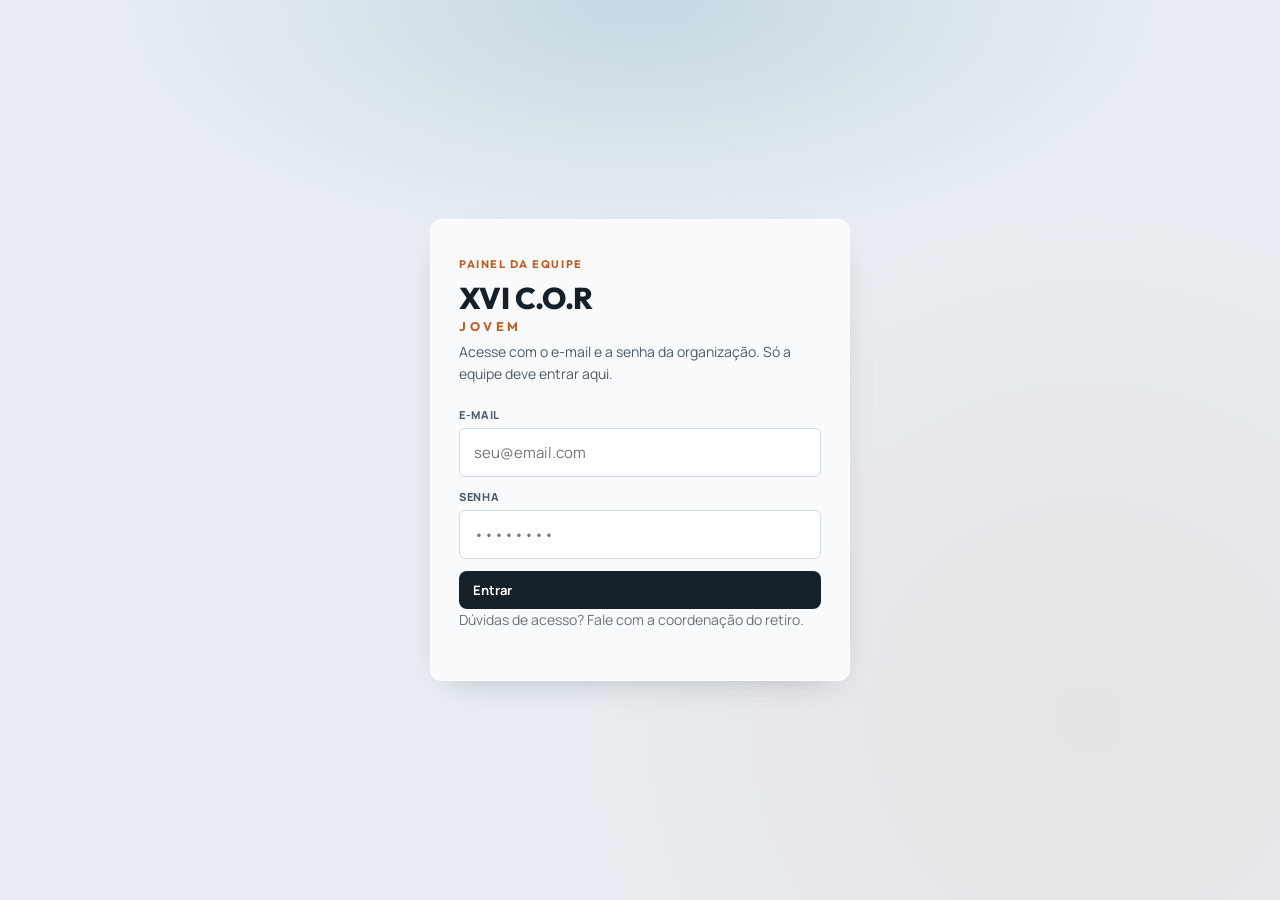
==== commit 46a9277f: "Add a color field when creating Decúrias. Store the chosen color on decurias_cor_jovem and show it o" ====
--- a/dashboard.html
+++ b/dashboard.html
@@ -4,10 +4,24 @@
 <meta charset="UTF-8">
 <meta name="viewport" content="width=device-width, initial-scale=1.0, viewport-fit=cover">
 <title>Equipe — XVI C.O.R Jovem</title>
+<meta name="color-scheme" content="light dark">
+<script>
+(function(){
+  try{
+    var t = localStorage.getItem('cor_dash_theme');
+    if(t !== 'light' && t !== 'dark'){
+      t = window.matchMedia('(prefers-color-scheme: dark)').matches ? 'dark' : 'light';
+    }
+    document.documentElement.setAttribute('data-theme', t);
+  }catch(e){
+    document.documentElement.setAttribute('data-theme', 'light');
+  }
+})();
+</script>
 <link rel="preconnect" href="https://fonts.googleapis.com">
 <link rel="preconnect" href="https://fonts.gstatic.com" crossorigin>
 <link href="https://fonts.googleapis.com/css2?family=Manrope:wght@400;500;600;700;800&family=Outfit:wght@500;600;700;800&display=swap" rel="stylesheet">
-<link rel="stylesheet" href="css/dash.css">
+<link rel="stylesheet" href="css/dash.css?v=20260723b">
 
 </head>
 <body>
@@ -30,19 +44,35 @@
 </div>
 
 <div class="app" id="app">
-  <header class="shell">
+  <header class="shell" id="shell">
     <div class="brand">
+      <p class="brand-eyebrow">Painel da equipe</p>
       <h1>XVI C.O.R <span>Jovem</span></h1>
-      <p id="subtitle">Paróquia Santo Antônio — Bacaxá</p>
-      <div class="user-chip" id="userChip" hidden></div>
-    </div>
-    <div class="actions">
-      <a class="btn btn-ghost" href="index.html" target="_blank" rel="noopener" title="Abrir inscrição de cursistas"><span class="lbl-long">Ficha cursistas</span><span class="lbl-short">Cursistas</span></a>
-      <a class="btn btn-ghost" href="servos.html" target="_blank" rel="noopener" title="Abrir inscrição de servos"><span class="lbl-long">Ficha servos</span><span class="lbl-short">Servos</span></a>
-      <span class="sep" aria-hidden="true"></span>
-      <button class="btn btn-ghost" type="button" id="refreshBtn" title="Recarregar dados"><span class="lbl-long">Atualizar</span><span class="lbl-short">Atualizar</span></button>
-      <button class="btn btn-primary" type="button" id="exportBtn">Exportar</button>
-      <button class="btn btn-ghost" type="button" id="logoutBtn">Sair</button>
+      <p class="brand-place" id="subtitle">Paróquia Santo Antônio — Bacaxá</p>
+      <div class="welcome" id="welcomeBlock" hidden>
+        <div class="welcome-avatar" id="welcomeAvatar" aria-hidden="true">?</div>
+        <p class="welcome-line">
+          <span class="welcome-hello" id="welcomeHello">Seja bem-vindo(a),</span>
+          <strong class="welcome-name" id="welcomeName"></strong>
+        </p>
+      </div>
+    </div>
+    <div class="header-end">
+      <nav class="actions" id="headerActions" aria-label="Ações do painel">
+        <a class="btn btn-ghost" href="index.html" target="_blank" rel="noopener" title="Abrir inscrição de cursistas"><span class="lbl-long">Ficha cursistas</span><span class="lbl-short">Cursistas</span></a>
+        <a class="btn btn-ghost" href="servos.html" target="_blank" rel="noopener" title="Abrir inscrição de servos"><span class="lbl-long">Ficha servos</span><span class="lbl-short">Servos</span></a>
+        <span class="sep" aria-hidden="true"></span>
+        <button class="btn btn-primary" type="button" id="exportBtn">Exportar</button>
+        <button class="btn btn-ghost" type="button" id="changePassBtn" title="Alterar senha"><span class="lbl-long">Senha</span><span class="lbl-short">Senha</span></button>
+        <button class="btn btn-ghost" type="button" id="logoutBtn">Sair</button>
+      </nav>
+      <button type="button" class="theme-btn" id="themeBtn" title="Alternar modo noturno" aria-label="Ativar modo noturno">
+        <span class="theme-icon theme-icon-moon" aria-hidden="true"></span>
+        <span class="theme-icon theme-icon-sun" aria-hidden="true"></span>
+      </button>
+      <button type="button" class="menu-btn" id="menuBtn" aria-label="Abrir menu" aria-expanded="false" aria-controls="headerActions">
+        <span></span><span></span><span></span>
+      </button>
     </div>
   </header>
 
@@ -57,7 +87,7 @@
   <div class="stats" id="stats">
     <div class="stat active" data-status=""><div class="k">Todas</div><div class="v" id="statTotal">0</div></div>
     <div class="stat" data-status="nova"><div class="k">Novas</div><div class="v" id="statNova">0</div></div>
-    <div class="stat" data-status="confirmada"><div class="k">Confirmadas</div><div class="v" id="statConf">0</div></div>
+    <div class="stat" data-status="confirmada"><div class="k">Confirmado(a)</div><div class="v" id="statConf">0</div></div>
     <div class="stat" data-status="lista_espera"><div class="k">Espera</div><div class="v" id="statEspera">0</div></div>
     <div class="stat" data-filter="menor"><div class="k">Menores</div><div class="v" id="statMenores">0</div></div>
     <div class="stat" data-filter="saude"><div class="k">Alerta saúde</div><div class="v" id="statSaude">0</div></div>
@@ -145,6 +175,10 @@
           <input id="decDecurista" list="decuristaSuggestions" required placeholder="Quem lidera a Decúria">
           <datalist id="decuristaSuggestions"></datalist>
         </div>
+        <div>
+          <label for="decCor">Cor</label>
+          <input id="decCor" type="color" value="#c45c26" title="Cor da Decúria" required>
+        </div>
         <button class="btn btn-primary" type="submit">Criar Decúria</button>
       </form>
       <div class="decuria-grid" id="decuriaGrid"></div>
@@ -171,7 +205,7 @@
           <select id="shirtStatus">
             <option value="">Todos</option>
             <option value="nova">Nova</option>
-            <option value="confirmada" selected>Confirmada</option>
+            <option value="confirmada" selected>Confirmado(a)</option>
             <option value="lista_espera">Lista de espera</option>
           </select>
         </div>
@@ -225,7 +259,7 @@
     <div class="stats" id="servoStats">
       <div class="stat active" data-servo-status=""><div class="k">Todos</div><div class="v" id="servoStatTotal">0</div></div>
       <div class="stat" data-servo-status="nova"><div class="k">Novas</div><div class="v" id="servoStatNova">0</div></div>
-      <div class="stat" data-servo-status="confirmada"><div class="k">Confirmadas</div><div class="v" id="servoStatConf">0</div></div>
+      <div class="stat" data-servo-status="confirmada"><div class="k">Confirmado(a)</div><div class="v" id="servoStatConf">0</div></div>
       <div class="stat" data-servo-status="lista_espera"><div class="k">Espera</div><div class="v" id="servoStatEspera">0</div></div>
       <div class="stat" data-servo-status="cancelada"><div class="k">Canceladas</div><div class="v" id="servoStatCanc">0</div></div>
     </div>
@@ -287,7 +321,7 @@
     <div class="tool-row">
       <select id="dStatus" aria-label="Status">
         <option value="nova">Nova</option>
-        <option value="confirmada">Confirmada</option>
+        <option value="confirmada">Confirmado(a)</option>
         <option value="lista_espera">Lista de espera</option>
         <option value="cancelada">Cancelada</option>
       </select>
@@ -309,6 +343,21 @@
 
 <div class="toast" id="toast"></div>
 <div id="printSheet"></div>
+
+<div class="pwd-overlay" id="pwdOverlay" aria-hidden="true">
+  <div class="pwd-dialog" role="dialog" aria-modal="true" aria-labelledby="pwdTitle">
+    <h2 id="pwdTitle">Alterar senha</h2>
+    <p class="hint" id="pwdHint">Escolha uma senha nova para o seu acesso ao painel.</p>
+    <p class="gate-err" id="pwdErr">Não foi possível alterar.</p>
+    <form id="pwdForm">
+      <label for="pwdNew">Nova senha</label>
+      <input type="password" id="pwdNew" minlength="6" autocomplete="new-password" required placeholder="Mínimo 6 caracteres">
+      <label for="pwdConfirm">Confirmar senha</label>
+      <input type="password" id="pwdConfirm" minlength="6" autocomplete="new-password" required placeholder="Repita a nova senha">
+      <button class="btn btn-primary" type="submit" id="pwdSubmit" style="width:100%;margin-top:8px">Salvar nova senha</button>
+    </form>
+  </div>
+</div>
 
 <div class="export-overlay" id="exportOverlay" aria-hidden="true">
   <div class="export-dialog" role="dialog" aria-labelledby="exportDialogTitle">
@@ -368,2052 +417,20 @@
   </div>
 </div>
 
+
 <script src="js/config.js"></script>
-<script>
-(function(){
-  const STATUS_LABEL = {
-    nova: 'Nova',
-    confirmada: 'Confirmada',
-    lista_espera: 'Espera',
-    cancelada: 'Cancelada'
-  };
-
-  const gate = document.getElementById('gate');
-  const app = document.getElementById('app');
-  const tbody = document.getElementById('tbody');
-  const empty = document.getElementById('empty');
-  const overlay = document.getElementById('overlay');
-  const drawer = document.getElementById('drawer');
-  const toastEl = document.getElementById('toast');
-
-  let rows = [];
-  let servoRows = [];
-  let decurias = [];
-  let selectedId = null;
-  let selectedServoId = null;
-  let drawerMode = 'inscricao';
-  let statusFilter = '';
-  let servoStatusFilter = '';
-  let quickFilter = '';
-  let toastTimer = null;
-  let editing = false;
-  const gateErr = document.getElementById('gateErr');
-  try { sessionStorage.removeItem('cor-jovem-dash-auth'); } catch (_) {}
-
-  function showGateError(msg){
-    gateErr.textContent = msg || 'Não foi possível entrar.';
-    gateErr.classList.add('show');
-  }
-
-  function openApp(){
-    gate.style.display = 'none';
-    app.classList.add('open');
-    const email = window.COR_AUTH && window.COR_AUTH.userEmail();
-    const sub = document.getElementById('subtitle');
-    const chip = document.getElementById('userChip');
-    if(sub) sub.textContent = 'Paróquia Santo Antônio — Bacaxá';
-    if(chip){
-      if(email){ chip.textContent = email; chip.hidden = false; }
-      else chip.hidden = true;
-    }
-    load();
-  }
-
-  async function bootAuth(){
-    if(!window.COR_AUTH){
-      showGateError('config.js não carregou.');
-      return;
-    }
-    const ok = await window.COR_AUTH.ensureSession();
-    if(ok) openApp();
-  }
-
-  bootAuth();
-
-  document.querySelectorAll('.tab').forEach(tab=>{
-    tab.addEventListener('click', ()=>{
-      document.querySelectorAll('.tab').forEach(t=>{
-        t.classList.remove('active');
-        t.setAttribute('aria-selected','false');
-      });
-      document.querySelectorAll('.view').forEach(v=>v.classList.remove('active'));
-      tab.classList.add('active');
-      tab.setAttribute('aria-selected','true');
-      const map = {
-        inscricoes:'viewInscricoes',
-        servos:'viewServos',
-        decurias:'viewDecurias',
-        camisas:'viewCamisas'
-      };
-      const view = document.getElementById(map[tab.dataset.view] || 'viewInscricoes');
-      if(view) view.classList.add('active');
-      if(tab.dataset.view === 'camisas') renderShirts();
-      if(tab.dataset.view === 'servos') renderServos();
-    });
-  });
-
-  document.getElementById('gateForm').addEventListener('submit', async (e)=>{
-    e.preventDefault();
-    gateErr.classList.remove('show');
-    const email = document.getElementById('gateEmail').value.trim();
-    const pass = document.getElementById('gatePass').value;
-    const btn = document.getElementById('gateSubmit');
-    btn.disabled = true;
-    btn.textContent = 'Entrando…';
-    try{
-      await window.COR_AUTH.login(email, pass);
-      openApp();
-    }catch(err){
-      console.error(err);
-      const raw = String(err && err.message || '');
-      let msg = 'E-mail ou senha incorretos.';
-      if(/confirm|not confirmed/i.test(raw)) msg = 'Confirme o e-mail no Supabase (ou desative a confirmação).';
-      else if(/invalid/i.test(raw)) msg = 'E-mail ou senha incorretos.';
-      else if(raw) msg = raw;
-      showGateError(msg);
-    }finally{
-      btn.disabled = false;
-      btn.textContent = 'Entrar no painel';
-    }
-  });
-
-  document.getElementById('logoutBtn').addEventListener('click', async ()=>{
-    if(window.COR_AUTH) await window.COR_AUTH.logout();
-    location.reload();
-  });
-
-  function toast(msg){
-    toastEl.textContent = msg;
-    toastEl.classList.add('show');
-    clearTimeout(toastTimer);
-    toastTimer = setTimeout(()=> toastEl.classList.remove('show'), 2400);
-  }
-
-  function hasHealth(r){
-    return r.comorbidade === 'sim' || r.medicamento === 'sim' || r.alergia === 'sim';
-  }
-
-  function decuriaById(id){
-    return decurias.find(d => d.id === id) || null;
-  }
-
-  function decuriaName(id){
-    const d = decuriaById(id);
-    return d ? d.nome : '';
-  }
-
-  function fillDecuriaSelects(){
-    const filter = document.getElementById('filterDecuria');
-    const drawerSel = document.getElementById('dDecuria');
-    const curFilter = filter.value;
-    const curDrawer = drawerSel.value;
-
-    filter.innerHTML = '<option value="">Decúria: todas</option><option value="__none__">Sem Decúria</option>' +
-      decurias.map(d => '<option value="'+esc(d.id)+'">'+esc(d.nome)+' ('+d.idade_min+'-'+d.idade_max+')</option>').join('');
-    drawerSel.innerHTML = '<option value="">Sem Decúria</option>' +
-      decurias.map(d => '<option value="'+esc(d.id)+'">'+esc(d.nome)+'</option>').join('');
-
-    filter.value = [...filter.options].some(o=>o.value===curFilter) ? curFilter : '';
-    drawerSel.value = [...drawerSel.options].some(o=>o.value===curDrawer) ? curDrawer : '';
-
-    const dl = document.getElementById('decuristaSuggestions');
-    dl.innerHTML = rows
-      .filter(r => r.status !== 'cancelada')
-      .map(r => '<option value="'+esc(r.nome)+'"></option>')
-      .join('');
-  }
-
-  async function load(silent){
-    if(!window.COR_API){
-      document.getElementById('statusText').textContent = 'config.js não carregou. Abra pela pasta do projeto.';
-      return;
-    }
-    if(!silent){
-      document.getElementById('statusText').textContent = 'Carregando…';
-      app.classList.add('loading');
-    }
-    try{
-      const [ins, dec, serv] = await Promise.all([
-        window.COR_API.list(),
-        window.COR_API.listDecurias().catch(()=>[]),
-        window.COR_API.listServos().catch(()=>[])
-      ]);
-      rows = ins;
-      servoRows = Array.isArray(serv) ? serv : [];
-      decurias = Array.isArray(dec) ? dec : [];
-      fillDecuriaSelects();
-      fillServoEquipeFilter();
-      render();
-      renderDecurias();
-      renderShirts();
-      renderServos();
-      if(drawerMode === 'inscricao' && selectedId && !editing){
-        const cur = rows.find(r => r.id === selectedId);
-        if(cur) fillDrawer(cur);
-      }
-      if(drawerMode === 'servo' && selectedServoId){
-        const cur = servoRows.find(r => r.id === selectedServoId);
-        if(cur) fillServoDrawer(cur);
-      }
-      if(!silent){
-        document.getElementById('statusText').textContent =
-          rows.length + ' cursista(s) carregado(s)';
-      }
-    }catch(err){
-      console.error(err);
-      const st = document.getElementById('statusText');
-      const msg = String(err && err.message || '');
-      if(/Sessão expirada|401|JWT|permission/i.test(msg)){
-        st.textContent = 'Sessão inválida. Faça login de novo.';
-        if(window.COR_AUTH) await window.COR_AUTH.logout();
-        setTimeout(()=> location.reload(), 800);
-      }else{
-        st.textContent = 'Erro ao carregar. Rode sql/setup.sql (ou sql/auth-rls.sql) no Supabase.';
-      }
-      tbody.innerHTML = '';
-      empty.hidden = false;
-    }finally{
-      app.classList.remove('loading');
-    }
-  }
-
-  function fmtDate(iso){
-    if(!iso) return '—';
-    return new Date(iso).toLocaleString('pt-BR', {
-      day:'2-digit', month:'2-digit', year:'numeric', hour:'2-digit', minute:'2-digit'
-    });
-  }
-  function fmtDay(iso){
-    if(!iso) return '—';
-    const [y,m,d] = String(iso).slice(0,10).split('-');
-    return d + '/' + m + '/' + y;
-  }
-  function val(v){
-    if(v == null || v === '' || (Array.isArray(v) && !v.length)) return null;
-    return v;
-  }
-  function simNao(v){
-    if(v === 'sim') return 'Sim';
-    if(v === 'nao') return 'Não';
-    return v || '—';
-  }
-  function digits(phone){ return String(phone||'').replace(/\D/g,''); }
-  function waLink(phone){
-    let d = digits(phone);
-    if(!d) return null;
-    if(d.length <= 11) d = '55' + d;
-    return 'https://wa.me/' + d;
-  }
-  function esc(s){
-    return String(s == null ? '' : s)
-      .replace(/&/g,'&amp;').replace(/</g,'&lt;').replace(/>/g,'&gt;').replace(/"/g,'&quot;');
-  }
-  function protocol(id){
-    return String(id || '').slice(0,8).toUpperCase();
-  }
-
-  function filtered(){
-    const q = document.getElementById('search').value.trim().toLowerCase();
-    const fCamisa = document.getElementById('filterCamisa').value;
-    const fDecuria = document.getElementById('filterDecuria').value;
-    const sort = document.getElementById('filterSort').value;
-
-    let list = rows.slice();
-
-    if(statusFilter) list = list.filter(r => (r.status || 'nova') === statusFilter);
-    if(quickFilter === 'menor') list = list.filter(r => r.menor_idade);
-    if(quickFilter === 'saude') list = list.filter(hasHealth);
-    if(fCamisa) list = list.filter(r => r.camisa === fCamisa);
-    if(fDecuria === '__none__') list = list.filter(r => !r.decuria_id);
-    else if(fDecuria) list = list.filter(r => r.decuria_id === fDecuria);
-
-    if(q){
-      list = list.filter(r=>{
-        const blob = [
-          r.nome, r.whatsapp, r.cidade, r.bairro, r.endereco, r.uf,
-          r.responsavel_nome, r.urgencia_nome, r.como_soube, r.observacoes,
-          protocol(r.id), decuriaName(r.decuria_id)
-        ].join(' ').toLowerCase();
-        return blob.includes(q);
-      });
-    }
-
-    if(sort === 'nome') list.sort((a,b)=> String(a.nome||'').localeCompare(String(b.nome||''),'pt-BR'));
-    else if(sort === 'idade') list.sort((a,b)=> (a.idade||0) - (b.idade||0));
-    else list.sort((a,b)=> new Date(b.created_at) - new Date(a.created_at));
-
-    return list;
-  }
-
-  function renderStats(){
-    const health = rows.filter(hasHealth).length;
-    document.getElementById('statTotal').textContent = rows.length;
-    document.getElementById('statNova').textContent = rows.filter(r => (r.status||'nova') === 'nova').length;
-    document.getElementById('statConf').textContent = rows.filter(r => r.status === 'confirmada').length;
-    document.getElementById('statEspera').textContent = rows.filter(r => r.status === 'lista_espera').length;
-    document.getElementById('statMenores').textContent = rows.filter(r => r.menor_idade).length;
-    document.getElementById('statSaude').textContent = health;
-
-    document.querySelectorAll('#stats .stat').forEach(el=>{
-      const st = el.getAttribute('data-status');
-      const fl = el.getAttribute('data-filter');
-      let on = false;
-      if(st !== null && st !== undefined && !fl){
-        on = statusFilter === st && !quickFilter;
-      }
-      if(fl) on = quickFilter === fl && !statusFilter;
-      if(st === '' && !fl) on = !statusFilter && !quickFilter;
-      el.classList.toggle('active', on);
-    });
-  }
-
-  function renderSide(){
-    const sizes = ['PP','P','M','G','GG','XG','XXG'];
-    const counts = {};
-    sizes.forEach(s => counts[s] = 0);
-    let totalShirts = 0;
-    rows.forEach(r=>{
-      if(r.camisa === 'sim' && r.tamanho_camisa && counts[r.tamanho_camisa] != null){
-        counts[r.tamanho_camisa]++;
-        totalShirts++;
-      }
-    });
-    const max = Math.max(1, ...Object.values(counts));
-    document.getElementById('shirtBars').innerHTML = sizes.map(s=>{
-      const n = counts[s];
-      const pct = Math.round((n / max) * 100);
-      return '<div class="bar-row"><span class="lab">'+s+'</span><div class="track"><div class="fill" style="width:'+pct+'%"></div></div><span class="num">'+n+'</span></div>';
-    }).join('') + '<p class="muted" style="margin:8px 0 0">'+totalShirts+' camisa(s) de cursistas</p>';
-
-    const allAlerts = rows.filter(hasHealth);
-    const alerts = allAlerts.slice(0, 8);
-    const hl = document.getElementById('healthList');
-    if(!allAlerts.length){
-      hl.innerHTML = '<p class="muted" style="margin:0">Nenhum alerta no momento.</p>';
-    }else{
-      hl.innerHTML =
-        '<div class="alert-list-head">' +
-          '<span class="count">'+allAlerts.length+' alerta'+(allAlerts.length===1?'':'s')+'</span>' +
-          '<button type="button" id="healthSeeAll">Ver na lista</button>' +
-        '</div>' +
-        '<div class="alert-list" id="healthScroll">' +
-          alerts.map(r=>{
-            const bits = [];
-            if(r.comorbidade === 'sim') bits.push('Comorbidade: ' + (r.comorbidade_qual || '—'));
-            if(r.medicamento === 'sim') bits.push('Med: ' + (r.medicamento_qual || '—'));
-            if(r.alergia === 'sim') bits.push('Alergia: ' + (r.alergia_qual || '—'));
-            return '<div class="alert-item" data-id="'+esc(r.id)+'"><strong>'+esc(r.nome)+'</strong><span class="sub">'+esc(bits.join(' · '))+'</span></div>';
-          }).join('') +
-          (allAlerts.length > alerts.length
-            ? '<p class="muted" style="margin:4px 0 0;font-size:11.5px">+ '+(allAlerts.length - alerts.length)+' na lista completa</p>'
-            : '') +
-        '</div>';
-      hl.querySelectorAll('.alert-item').forEach(el=>{
-        el.addEventListener('click', ()=>{
-          const r = rows.find(x => x.id === el.getAttribute('data-id'));
-          if(r) openDetail(r);
-        });
-      });
-      const seeAll = document.getElementById('healthSeeAll');
-      if(seeAll){
-        seeAll.addEventListener('click', ()=>{
-          statusFilter = '';
-          quickFilter = 'saude';
-          render();
-          document.getElementById('viewInscricoes')?.scrollIntoView({ behavior:'smooth', block:'start' });
-        });
-      }
-    }
-  }
-
-  function render(){
-    renderStats();
-    renderSide();
-    const list = filtered();
-    tbody.innerHTML = '';
-    empty.hidden = list.length > 0;
-
-    list.forEach(r=>{
-      const st = r.status || 'nova';
-      const tr = document.createElement('tr');
-      if(r.id === selectedId) tr.classList.add('active');
-      tr.innerHTML =
-        '<td><span class="pill pill-'+esc(st)+'">'+esc(STATUS_LABEL[st]||st)+'</span></td>' +
-        '<td><strong>'+esc(r.nome)+'</strong>' +
-          (r.menor_idade ? '<span class="tag tag-minor">Menor</span>' : '') +
-          (hasHealth(r) ? '<span class="tag tag-health">Saúde</span>' : '') +
-        '</td>' +
-        '<td>'+esc(r.idade)+'</td>' +
-        '<td>'+(r.decuria_id
-          ? '<span class="tag tag-shirt">'+esc(decuriaName(r.decuria_id))+'</span>'
-          : '<span class="muted">—</span>')+'</td>' +
-        '<td>'+esc(r.whatsapp)+'</td>' +
-        '<td>'+esc(r.cidade)+' <span class="muted">'+esc(r.uf)+'</span></td>' +
-        '<td>'+(r.camisa==='sim'
-          ? '<span class="tag tag-shirt">'+esc(r.tamanho_camisa||'Sim')+'</span>'
-          : '<span class="muted">—</span>')+'</td>' +
-        '<td class="muted">'+esc(fmtDate(r.created_at))+'</td>';
-      tr.addEventListener('click', ()=> openDetail(r));
-      tbody.appendChild(tr);
-    });
-
-    document.getElementById('statusText').textContent =
-      list.length + ' cursista(s) neste filtro · ' + rows.length + ' no total';
-    document.getElementById('autoText').textContent = 'Atualiza a cada 45s · só cursistas';
-  }
-
-  function item(label, value, full){
-    const v = val(value);
-    return '<div class="item'+(full?' full':'')+'"><span class="l">'+esc(label)+'</span><div class="d'+(v?'':' empty')+'">'+(v ? esc(Array.isArray(v)?v.join(', '):v) : 'Não informado')+'</div></div>';
-  }
-
-  function itemPhone(label, phone, full){
-    const v = val(phone);
-    const link = v ? waLink(v) : null;
-    const btn = link
-      ? '<a class="wa-mini" href="'+esc(link)+'" target="_blank" rel="noopener">WhatsApp</a>'
-      : '';
-    return '<div class="item'+(full?' full':'')+'"><span class="l">'+esc(label)+'</span>' +
-      '<div class="d phone-row'+(v?'':' empty')+'">' +
-        '<span>'+(v ? esc(v) : 'Não informado')+'</span>' +
-        btn +
-      '</div></div>';
-  }
-
-  function field(name, label, value, opts){
-    opts = opts || {};
-    const full = opts.full ? ' full' : '';
-    const type = opts.type || 'text';
-    if(type === 'select'){
-      const options = (opts.options || []).map(o=>{
-        const v = typeof o === 'string' ? o : o.value;
-        const t = typeof o === 'string' ? o : o.label;
-        const sel = String(value||'') === String(v) ? ' selected' : '';
-        return '<option value="'+esc(v)+'"'+sel+'>'+esc(t)+'</option>';
-      }).join('');
-      return '<div class="edit-field'+full+'"><label for="ef-'+name+'">'+esc(label)+'</label><select id="ef-'+name+'" name="'+name+'">'+options+'</select></div>';
-    }
-    if(type === 'textarea'){
-      return '<div class="edit-field'+full+'"><label for="ef-'+name+'">'+esc(label)+'</label><textarea id="ef-'+name+'" name="'+name+'">'+esc(value||'')+'</textarea></div>';
-    }
-    return '<div class="edit-field'+full+'"><label for="ef-'+name+'">'+esc(label)+'</label><input id="ef-'+name+'" name="'+name+'" type="'+type+'" value="'+esc(value||'')+'"'+(opts.min!=null?' min="'+opts.min+'"':'')+(opts.max!=null?' max="'+opts.max+'"':'')+'></div>';
-  }
-
-  function yesNoSelect(name, label, value, full){
-    return field(name, label, value, {
-      type:'select', full:!!full,
-      options:[
-        { value:'', label:'—' },
-        { value:'sim', label:'Sim' },
-        { value:'nao', label:'Não' }
-      ]
-    });
-  }
-
-  function calcAge(dateStr){
-    if(!dateStr) return null;
-    const birth = new Date(dateStr + 'T12:00:00');
-    const today = new Date();
-    let age = today.getFullYear() - birth.getFullYear();
-    const m = today.getMonth() - birth.getMonth();
-    if(m < 0 || (m === 0 && today.getDate() < birth.getDate())) age--;
-    return age;
-  }
-
-  function setToolbarEditing(on){
-    editing = !!on;
-    document.getElementById('editBtn').hidden = on;
-    document.getElementById('deleteBtn').hidden = on;
-    document.getElementById('printBtn').hidden = on;
-    document.getElementById('saveNotesBtn').hidden = on;
-    document.getElementById('dStatus').disabled = on;
-    document.getElementById('dDecuria').disabled = on || drawerMode === 'servo';
-    document.getElementById('dDecuria').hidden = drawerMode === 'servo';
-    document.getElementById('dEquipe').hidden = drawerMode !== 'servo';
-    document.getElementById('dEquipe').disabled = on || drawerMode !== 'servo';
-    document.getElementById('dNotes').disabled = on;
-  }
-
-  function fillEquipeSelect(current){
-    const sel = document.getElementById('dEquipe');
-    if(!sel) return;
-    const cur = current || '';
-    sel.innerHTML =
-      '<option value="">Sem equipe</option>' +
-      SERVO_EQUIPES.filter(e => e !== 'Outro').map(e =>
-        '<option value="'+esc(e)+'">'+esc(e)+'</option>'
-      ).join('') +
-      (cur && !SERVO_EQUIPES.includes(cur)
-        ? '<option value="'+esc(cur)+'">'+esc(cur)+'</option>'
-        : '') +
-      '<option value="__outro__">Outra…</option>';
-    sel.value = [...sel.options].some(o => o.value === cur) ? cur : '';
-  }
-
-  const SERVO_EQUIPES = [
-    'Coordenação',
-    'Base',
-    'Capela',
-    'Cozinha',
-    'Limpeza',
-    'Secretaria',
-    'Tesouraria',
-    'Decúria',
-    'Música',
-    'Equipe de sala',
-    'Reitor',
-    'Bem-estar',
-    'Ligação',
-    'Sineteiro',
-    'Cronometrista',
-    'Externa',
-    'Outro'
-  ];
-
-  function fillServoEquipeFilter(){
-    const sel = document.getElementById('servoFilterEquipe');
-    if(!sel) return;
-    const cur = sel.value;
-    const equipes = [...new Set(servoRows.map(r => r.equipe).filter(Boolean))].sort((a,b)=>a.localeCompare(b,'pt-BR'));
-    sel.innerHTML = '<option value="">Equipe: todas</option>' +
-      equipes.map(e => '<option value="'+esc(e)+'">'+esc(e)+'</option>').join('');
-    sel.value = [...sel.options].some(o=>o.value===cur) ? cur : '';
-  }
-
-  function filteredServos(){
-    const q = (document.getElementById('servoSearch').value || '').trim().toLowerCase();
-    const eq = document.getElementById('servoFilterEquipe').value;
-    const camisa = document.getElementById('servoFilterCamisa').value;
-    const sort = document.getElementById('servoFilterSort').value;
-    let list = servoRows.slice();
-    if(servoStatusFilter) list = list.filter(r => (r.status || 'nova') === servoStatusFilter);
-    if(eq) list = list.filter(r => r.equipe === eq);
-    if(camisa) list = list.filter(r => r.camisa === camisa);
-    if(q){
-      list = list.filter(r => {
-        const blob = [r.nome, r.telefone, r.equipe, r.ano_cor_jovem, r.endereco].join(' ').toLowerCase();
-        return blob.includes(q);
-      });
-    }
-    if(sort === 'nome') list.sort((a,b)=>(a.nome||'').localeCompare(b.nome||'','pt-BR'));
-    else if(sort === 'equipe') list.sort((a,b)=>(a.equipe||'').localeCompare(b.equipe||'','pt-BR') || (a.nome||'').localeCompare(b.nome||'','pt-BR'));
-    else list.sort((a,b)=> new Date(b.created_at) - new Date(a.created_at));
-    return list;
-  }
-
-  function renderServos(){
-    const tbody = document.getElementById('servoTbody');
-    const empty = document.getElementById('servoEmpty');
-    if(!tbody) return;
-
-    const total = servoRows.length;
-    const by = s => servoRows.filter(r => (r.status||'nova') === s).length;
-    document.getElementById('servoStatTotal').textContent = total;
-    document.getElementById('servoStatNova').textContent = by('nova');
-    document.getElementById('servoStatConf').textContent = by('confirmada');
-    document.getElementById('servoStatEspera').textContent = by('lista_espera');
-    document.getElementById('servoStatCanc').textContent = by('cancelada');
-
-    const list = filteredServos();
-    tbody.innerHTML = list.map(r => {
-      const st = r.status || 'nova';
-      const camisa = r.camisa === 'sim' ? (r.tamanho_camisa || 'Sim') : (r.camisa === 'nao' ? 'Não' : '—');
-      return '<tr data-servo-id="'+esc(r.id)+'"'+(r.id===selectedServoId?' class="active"':'')+'>' +
-        '<td><span class="pill pill-'+esc(st)+'">'+esc(STATUS_LABEL[st]||st)+'</span></td>' +
-        '<td><strong>'+esc(r.nome||'—')+'</strong></td>' +
-        '<td>'+esc(r.idade != null ? r.idade : '—')+'</td>' +
-        '<td>'+esc(r.equipe || 'A definir')+'</td>' +
-        '<td>'+esc(r.telefone||'—')+'</td>' +
-        '<td>'+esc(camisa)+'</td>' +
-        '<td>'+esc(r.ano_cor_jovem||'—')+'</td>' +
-        '<td>'+esc(fmtDate(r.created_at))+'</td>' +
-      '</tr>';
-    }).join('');
-
-    empty.hidden = list.length > 0;
-    const quer = list.filter(r => r.camisa === 'sim').length;
-    document.getElementById('servoStatusText').textContent =
-      list.length + ' de ' + total + ' servo(s)' +
-      (quer ? ' · ' + quer + ' quer(em) camisa' : '');
-  }
-
-  function fillServoDrawer(r){
-    document.getElementById('dNome').textContent = r.nome || '—';
-    document.getElementById('dMeta').textContent =
-      'Servo · Protocolo ' + protocol(r.id) +
-      (r.idade ? ' · ' + r.idade + ' anos' : '') +
-      (r.equipe ? ' · ' + r.equipe : '') +
-      ' · ' + fmtDate(r.created_at);
-
-    const wa = waLink(r.telefone);
-    const waEl = document.getElementById('dWa');
-    if(wa){ waEl.href = wa; waEl.hidden = false; }
-    else waEl.hidden = true;
-
-    document.getElementById('dStatus').value = r.status || 'nova';
-    document.getElementById('dNotes').value = r.observacoes || '';
-    fillEquipeSelect(r.equipe);
-
-    if(editing) fillServoDrawerEdit(r);
-    else fillServoDrawerView(r);
-  }
-
-  function fillServoDrawerView(r){
-    const foto = r.foto_url
-      ? '<div class="sec"><h3>Foto</h3><p><a href="'+esc(r.foto_url)+'" target="_blank" rel="noopener"><img src="'+esc(r.foto_url)+'" alt="Foto" style="max-width:100%;border-radius:6px;border:1px solid var(--mist)"></a></p></div>'
-      : '';
-
-    document.getElementById('drawerBody').innerHTML =
-      '<div class="sec"><h3>Dados</h3><div class="grid">' +
-        item('Nome completo', r.nome, true) +
-        item('Nascimento', fmtDay(r.nascimento)) +
-        item('Idade', r.idade) +
-        item('Telefone', r.telefone) +
-        item('Endereço', r.endereco, true) +
-      '</div></div>' +
-      '<div class="sec"><h3>Serviço</h3><div class="grid">' +
-        item('Equipe', r.equipe || 'A definir pela organização') +
-        item('Ano COR Jovem', r.ano_cor_jovem) +
-        item('Quer camisa', simNao(r.camisa)) +
-        item('Tamanho', r.tamanho_camisa) +
-      '</div></div>' +
-      '<div class="sec"><h3>Fé</h3><div class="grid">' +
-        item('O que mais marcou', r.marco_cor, true) +
-        item('Oração e sacramentos', r.oracao_sacramentos, true) +
-        item('Sacramentos', r.sacramentos, true) +
-      '</div></div>' +
-      foto;
-  }
-
-  function fillServoDrawerEdit(r){
-    const nasc = r.nascimento ? String(r.nascimento).slice(0,10) : '';
-    const sac = Array.isArray(r.sacramentos) ? r.sacramentos.join(', ') : (r.sacramentos || '');
-    const equipes = SERVO_EQUIPES.slice();
-    if(r.equipe && !equipes.includes(r.equipe)) equipes.splice(equipes.length - 1, 0, r.equipe);
-
-    document.getElementById('drawerBody').innerHTML =
-      '<div class="sec"><h3>Editar servo</h3><div class="grid">' +
-        field('nome','Nome completo', r.nome, { full:true }) +
-        field('nascimento','Nascimento', nasc, { type:'date' }) +
-        field('idade','Idade', r.idade, { type:'number', min:12, max:99 }) +
-        field('telefone','Telefone', r.telefone) +
-        field('endereco','Endereço', r.endereco, { type:'textarea', full:true }) +
-      '</div></div>' +
-      '<div class="sec"><h3>Serviço</h3><div class="grid">' +
-        field('equipe','Equipe', r.equipe, {
-          type:'select',
-          options:[{value:'',label:'—'}].concat(equipes.map(e=>({value:e,label:e})))
-        }) +
-        field('ano_cor_jovem','Ano COR Jovem', r.ano_cor_jovem) +
-        yesNoSelect('camisa','Quer camisa', r.camisa) +
-        field('tamanho_camisa','Tamanho', r.tamanho_camisa, {
-          type:'select',
-          options:[{value:'',label:'—'},'PP','P','M','G','GG','XG','XXG']
-        }) +
-      '</div></div>' +
-      '<div class="sec"><h3>Fé</h3><div class="grid">' +
-        field('marco_cor','O que mais marcou', r.marco_cor, { type:'textarea', full:true }) +
-        field('oracao_sacramentos','Oração e sacramentos', r.oracao_sacramentos, { type:'textarea', full:true }) +
-        field('sacramentos','Sacramentos (separados por vírgula)', sac, { full:true }) +
-      '</div></div>' +
-      '<div class="edit-actions">' +
-        '<button class="btn btn-primary" type="button" id="saveEditBtn">Salvar alterações</button>' +
-        '<button class="btn btn-ghost" type="button" id="cancelEditBtn">Cancelar</button>' +
-      '</div>';
-
-    const nascEl = document.getElementById('ef-nascimento');
-    const idadeEl = document.getElementById('ef-idade');
-    if(nascEl && idadeEl){
-      nascEl.addEventListener('change', ()=>{
-        const age = calcAge(nascEl.value);
-        if(age != null) idadeEl.value = age;
-      });
-    }
-
-    document.getElementById('saveEditBtn').addEventListener('click', saveServoEdit);
-    document.getElementById('cancelEditBtn').addEventListener('click', ()=>{
-      const cur = servoRows.find(x => x.id === selectedServoId);
-      setToolbarEditing(false);
-      if(cur) fillServoDrawer(cur);
-    });
-  }
-
-  async function saveServoEdit(){
-    if(!selectedServoId) return;
-    const nasc = g('nascimento');
-    let idade = parseInt(g('idade'), 10);
-    const ageCalc = calcAge(nasc);
-    if(ageCalc != null) idade = ageCalc;
-
-    const nome = g('nome');
-    const telefone = g('telefone');
-    const endereco = g('endereco');
-    const equipe = g('equipe');
-    const ano_cor_jovem = g('ano_cor_jovem');
-    const marco_cor = g('marco_cor');
-    const oracao_sacramentos = g('oracao_sacramentos');
-
-    if(!nome || !nasc || !telefone || !endereco || !ano_cor_jovem || !marco_cor || !oracao_sacramentos){
-      toast('Preencha os campos obrigatórios');
-      return;
-    }
-
-    const sacRaw = g('sacramentos');
-    const sacramentos = sacRaw
-      ? sacRaw.split(',').map(s=>s.trim()).filter(Boolean)
-      : [];
-
-    const camisa = g('camisa') || null;
-    const patch = {
-      nome,
-      nascimento: nasc,
-      idade: idade || null,
-      telefone,
-      endereco,
-      equipe: equipe || '',
-      ano_cor_jovem,
-      marco_cor,
-      oracao_sacramentos,
-      sacramentos,
-      camisa,
-      tamanho_camisa: camisa === 'sim' ? (g('tamanho_camisa') || null) : null
-    };
-
-    const btn = document.getElementById('saveEditBtn');
-    if(btn){ btn.disabled = true; btn.textContent = 'Salvando…'; }
-
-    try{
-      const updated = await window.COR_API.updateServo(selectedServoId, patch);
-      const row = Array.isArray(updated) && updated[0]
-        ? updated[0]
-        : Object.assign({}, servoRows.find(x=>x.id===selectedServoId), patch);
-      const idx = servoRows.findIndex(x => x.id === selectedServoId);
-      if(idx >= 0) servoRows[idx] = row;
-      fillServoEquipeFilter();
-      setToolbarEditing(false);
-      fillServoDrawer(row);
-      renderServos();
-      renderShirts();
-      toast('Ficha do servo atualizada');
-    }catch(err){
-      console.error(err);
-      toast('Erro ao salvar alterações do servo');
-      if(btn){ btn.disabled = false; btn.textContent = 'Salvar alterações'; }
-    }
-  }
-
-  function openServoDetail(r){
-    drawerMode = 'servo';
-    selectedId = null;
-    selectedServoId = r.id;
-    setToolbarEditing(false);
-    fillServoDrawer(r);
-    renderServos();
-    overlay.classList.add('open');
-    drawer.classList.add('open');
-    drawer.setAttribute('aria-hidden','false');
-  }
-
-  function fillDrawerView(r){
-    document.getElementById('drawerBody').innerHTML =
-      '<div class="sec"><h3>Dados do jovem</h3><div class="grid">' +
-        item('Nome completo', r.nome, true) +
-        item('Nascimento', fmtDay(r.nascimento)) +
-        item('Idade', r.idade) +
-        item('WhatsApp', r.whatsapp) +
-        item('Endereço', r.endereco, true) +
-        item('Bairro', r.bairro) +
-        item('Cidade / UF', (r.cidade||'') + (r.uf ? ' — ' + r.uf : '')) +
-        item('Rede social', r.rede_usuario ? ((r.rede_nome? r.rede_nome+': ':'') + r.rede_usuario) : null, true) +
-      '</div></div>' +
-
-      '<div class="sec"><h3>Responsável</h3><div class="grid">' +
-        item('Menor de idade', r.menor_idade ? 'Sim' : 'Não') +
-        item('Nome', r.responsavel_nome, true) +
-        itemPhone('Telefone do responsável', r.responsavel_telefone, true) +
-        item('CPF', r.responsavel_cpf) +
-      '</div></div>' +
-
-      '<div class="sec"><h3>Fé e vida na igreja</h3><div class="grid">' +
-        item('Pais católicos', simNao(r.pais_catolicos)) +
-        item('É católico', simNao(r.eh_catolico)) +
-        item('Sacramentos', r.sacramentos, true) +
-        item('Movimento / pastoral', r.movimento_pastoral, true) +
-        item('Missas dominicais', simNao(r.missas_dominicais)) +
-        item('Onde', r.missas_onde) +
-      '</div></div>' +
-
-      '<div class="sec"><h3>Saúde</h3><div class="grid">' +
-        item('Comorbidade', r.comorbidade==='sim' ? ('Sim — ' + (r.comorbidade_qual||'')) : simNao(r.comorbidade), true) +
-        item('Medicamento', r.medicamento==='sim' ? ('Sim — ' + (r.medicamento_qual||'')) : simNao(r.medicamento), true) +
-        item('Alergia', r.alergia==='sim' ? ('Sim — ' + (r.alergia_qual||'')) : simNao(r.alergia), true) +
-        item('Urgência — nome', r.urgencia_nome) +
-        item('Parentesco', r.urgencia_parentesco) +
-        itemPhone('Urgência — telefone', r.urgencia_telefone, true) +
-      '</div></div>' +
-
-      '<div class="sec"><h3>Sobre o retiro</h3><div class="grid">' +
-        item('Decúria', decuriaName(r.decuria_id) || null) +
-        item('Como soube', r.como_soube, true) +
-        item('Expectativa', r.expectativa, true) +
-        item('Quer camisa', simNao(r.camisa)) +
-        item('Tamanho', r.tamanho_camisa) +
-      '</div></div>';
-  }
-
-  function fillDrawerEdit(r){
-    const ufs = ['AC','AL','AP','AM','BA','CE','DF','ES','GO','MA','MT','MS','MG','PA','PB','PR','PE','PI','RJ','RN','RS','RO','RR','SC','SP','SE','TO'];
-    const nasc = r.nascimento ? String(r.nascimento).slice(0,10) : '';
-    const sac = Array.isArray(r.sacramentos) ? r.sacramentos.join(', ') : (r.sacramentos || '');
-
-    document.getElementById('drawerBody').innerHTML =
-      '<div class="sec"><h3>Editar dados</h3><div class="grid">' +
-        field('nome','Nome completo', r.nome, { full:true }) +
-        field('nascimento','Nascimento', nasc, { type:'date' }) +
-        field('idade','Idade', r.idade, { type:'number', min:10, max:30 }) +
-        field('whatsapp','WhatsApp', r.whatsapp) +
-        field('endereco','Endereço', r.endereco, { full:true }) +
-        field('bairro','Bairro', r.bairro) +
-        field('cidade','Cidade', r.cidade) +
-        field('uf','UF', r.uf, { type:'select', options: ufs.map(u=>({value:u,label:u})) }) +
-        field('rede_usuario','Usuário rede', r.rede_usuario) +
-        field('rede_nome','Qual rede', r.rede_nome) +
-      '</div></div>' +
-
-      '<div class="sec"><h3>Responsável</h3><div class="grid">' +
-        field('responsavel_nome','Nome', r.responsavel_nome, { full:true }) +
-        field('responsavel_telefone','Telefone', r.responsavel_telefone) +
-        field('responsavel_cpf','CPF', r.responsavel_cpf) +
-      '</div></div>' +
-
-      '<div class="sec"><h3>Fé e igreja</h3><div class="grid">' +
-        yesNoSelect('pais_catolicos','Pais católicos', r.pais_catolicos) +
-        yesNoSelect('eh_catolico','É católico', r.eh_catolico) +
-        field('sacramentos','Sacramentos (separados por vírgula)', sac, { full:true }) +
-        field('movimento_pastoral','Movimento / pastoral', r.movimento_pastoral, { full:true }) +
-        yesNoSelect('missas_dominicais','Missas dominicais', r.missas_dominicais) +
-        field('missas_onde','Onde', r.missas_onde) +
-      '</div></div>' +
-
-      '<div class="sec"><h3>Saúde</h3><div class="grid">' +
-        yesNoSelect('comorbidade','Comorbidade', r.comorbidade) +
-        field('comorbidade_qual','Qual comorbidade', r.comorbidade_qual, { full:true }) +
-        yesNoSelect('medicamento','Medicamento', r.medicamento) +
-        field('medicamento_qual','Qual medicamento', r.medicamento_qual, { full:true }) +
-        yesNoSelect('alergia','Alergia', r.alergia) +
-        field('alergia_qual','Qual alergia', r.alergia_qual, { full:true }) +
-        field('urgencia_nome','Urgência — nome', r.urgencia_nome) +
-        field('urgencia_parentesco','Parentesco', r.urgencia_parentesco, {
-          type:'select',
-          options:[
-            {value:'',label:'—'},
-            'Pai','Mãe','Avô/Avó','Irmão/Irmã','Tio/Tia','Cônjuge','Responsável legal','Outro'
-          ]
-        }) +
-        field('urgencia_telefone','Urgência — telefone', r.urgencia_telefone) +
-      '</div></div>' +
-
-      '<div class="sec"><h3>Retiro</h3><div class="grid">' +
-        field('como_soube','Como soube', r.como_soube, { full:true }) +
-        field('expectativa','Expectativa', r.expectativa, { type:'textarea', full:true }) +
-        yesNoSelect('camisa','Quer camisa', r.camisa) +
-        field('tamanho_camisa','Tamanho', r.tamanho_camisa, {
-          type:'select',
-          options:[
-            {value:'',label:'—'},
-            'PP','P','M','G','GG','XG','XXG'
-          ]
-        }) +
-      '</div></div>' +
-
-      '<div class="edit-actions">' +
-        '<button class="btn btn-primary" type="button" id="saveEditBtn">Salvar alterações</button>' +
-        '<button class="btn btn-ghost" type="button" id="cancelEditBtn">Cancelar</button>' +
-      '</div>';
-
-    const nascEl = document.getElementById('ef-nascimento');
-    const idadeEl = document.getElementById('ef-idade');
-    if(nascEl && idadeEl){
-      nascEl.addEventListener('change', ()=>{
-        const age = calcAge(nascEl.value);
-        if(age != null) idadeEl.value = age;
-      });
-    }
-
-    document.getElementById('saveEditBtn').addEventListener('click', saveEdit);
-    document.getElementById('cancelEditBtn').addEventListener('click', ()=>{
-      const cur = rows.find(x => x.id === selectedId);
-      setToolbarEditing(false);
-      if(cur) fillDrawer(cur);
-    });
-  }
-
-  function g(name){
-    const el = document.getElementById('ef-'+name);
-    return el ? el.value.trim() : '';
-  }
-
-  async function saveEdit(){
-    if(!selectedId) return;
-    const nasc = g('nascimento');
-    let idade = parseInt(g('idade'), 10);
-    const ageCalc = calcAge(nasc);
-    if(ageCalc != null) idade = ageCalc;
-
-    const nome = g('nome');
-    const whatsapp = g('whatsapp');
-    const endereco = g('endereco');
-    const bairro = g('bairro');
-    const cidade = g('cidade');
-    const uf = g('uf');
-    const urgencia_nome = g('urgencia_nome');
-    const urgencia_parentesco = g('urgencia_parentesco');
-    const urgencia_telefone = g('urgencia_telefone');
-
-    if(!nome || !nasc || !whatsapp || !endereco || !bairro || !cidade || !uf || !urgencia_nome || !urgencia_telefone){
-      toast('Preencha os campos obrigatórios');
-      return;
-    }
-
-    const sacRaw = g('sacramentos');
-    const sacramentos = sacRaw
-      ? sacRaw.split(',').map(s=>s.trim()).filter(Boolean)
-      : [];
-
-    const patch = {
-      nome,
-      nascimento: nasc,
-      idade: idade || null,
-      whatsapp,
-      endereco,
-      bairro,
-      cidade,
-      uf,
-      rede_usuario: g('rede_usuario') || null,
-      rede_nome: g('rede_nome') || null,
-      menor_idade: !!(idade && idade < 18),
-      responsavel_nome: g('responsavel_nome') || null,
-      responsavel_telefone: g('responsavel_telefone') || null,
-      responsavel_cpf: g('responsavel_cpf') || null,
-      pais_catolicos: g('pais_catolicos') || null,
-      eh_catolico: g('eh_catolico') || null,
-      sacramentos,
-      movimento_pastoral: g('movimento_pastoral') || null,
-      missas_dominicais: g('missas_dominicais') || null,
-      missas_onde: g('missas_onde') || null,
-      comorbidade: g('comorbidade') || null,
-      comorbidade_qual: g('comorbidade_qual') || null,
-      medicamento: g('medicamento') || null,
-      medicamento_qual: g('medicamento_qual') || null,
-      alergia: g('alergia') || null,
-      alergia_qual: g('alergia_qual') || null,
-      urgencia_nome,
-      urgencia_parentesco: urgencia_parentesco || null,
-      urgencia_telefone,
-      como_soube: g('como_soube') || null,
-      expectativa: g('expectativa') || null,
-      camisa: g('camisa') || null,
-      tamanho_camisa: g('tamanho_camisa') || null
-    };
-
-    const btn = document.getElementById('saveEditBtn');
-    if(btn){ btn.disabled = true; btn.textContent = 'Salvando…'; }
-
-    try{
-      const updated = await window.COR_API.update(selectedId, patch);
-      const row = Array.isArray(updated) && updated[0] ? updated[0] : Object.assign({}, rows.find(x=>x.id===selectedId), patch);
-      const idx = rows.findIndex(x => x.id === selectedId);
-      if(idx >= 0) rows[idx] = row;
-      setToolbarEditing(false);
-      fillDrawer(row);
-      render();
-      toast('Inscrição atualizada');
-    }catch(err){
-      console.error(err);
-      toast('Erro ao salvar alterações');
-      if(btn){ btn.disabled = false; btn.textContent = 'Salvar alterações'; }
-    }
-  }
-
-  function fillDrawer(r){
-    document.getElementById('dNome').textContent = r.nome || '—';
-    document.getElementById('dMeta').textContent =
-      'Protocolo ' + protocol(r.id) +
-      (r.idade ? ' · ' + r.idade + ' anos' : '') +
-      (r.menor_idade ? ' · menor' : '') +
-      ' · ' + fmtDate(r.created_at);
-
-    const wa = waLink(r.whatsapp);
-    const waEl = document.getElementById('dWa');
-    if(wa){ waEl.href = wa; waEl.hidden = false; }
-    else waEl.hidden = true;
-
-    document.getElementById('dStatus').value = r.status || 'nova';
-    document.getElementById('dDecuria').value = r.decuria_id || '';
-    document.getElementById('dNotes').value = r.observacoes || '';
-
-    if(editing) fillDrawerEdit(r);
-    else fillDrawerView(r);
-  }
-
-  function openDetail(r){
-    drawerMode = 'inscricao';
-    selectedServoId = null;
-    selectedId = r.id;
-    setToolbarEditing(false);
-    document.getElementById('dDecuria').hidden = false;
-    document.getElementById('dEquipe').hidden = true;
-    fillDrawer(r);
-    render();
-    overlay.classList.add('open');
-    drawer.classList.add('open');
-    drawer.setAttribute('aria-hidden','false');
-  }
-
-  function closeDetail(){
-    if(editing && !confirm('Descartar alterações e fechar?')) return;
-    setToolbarEditing(false);
-    overlay.classList.remove('open');
-    drawer.classList.remove('open');
-    drawer.setAttribute('aria-hidden','true');
-    selectedId = null;
-    selectedServoId = null;
-    drawerMode = 'inscricao';
-    document.getElementById('dDecuria').hidden = false;
-    document.getElementById('dEquipe').hidden = true;
-    render();
-    renderServos();
-  }
-
-  document.getElementById('closeDrawer').addEventListener('click', closeDetail);
-  overlay.addEventListener('click', closeDetail);
-  document.addEventListener('keydown', (e)=>{ if(e.key==='Escape') closeDetail(); });
-
-  document.getElementById('editBtn').addEventListener('click', ()=>{
-    if(drawerMode === 'servo'){
-      const r = servoRows.find(x => x.id === selectedServoId);
-      if(!r) return;
-      setToolbarEditing(true);
-      fillServoDrawerEdit(r);
-      return;
-    }
-    if(drawerMode !== 'inscricao') return;
-    const r = rows.find(x => x.id === selectedId);
-    if(!r) return;
-    setToolbarEditing(true);
-    fillDrawerEdit(r);
-  });
-
-  document.getElementById('deleteBtn').addEventListener('click', async ()=>{
-    if(drawerMode === 'servo'){
-      const r = servoRows.find(x => x.id === selectedServoId);
-      if(!r) return;
-      const ok = confirm('Excluir definitivamente a ficha do servo "' + (r.nome || 'este servo') + '"?\n\nEssa ação não pode ser desfeita.');
-      if(!ok) return;
-      try{
-        await window.COR_API.removeServo(selectedServoId);
-        servoRows = servoRows.filter(x => x.id !== selectedServoId);
-        selectedServoId = null;
-        overlay.classList.remove('open');
-        drawer.classList.remove('open');
-        drawer.setAttribute('aria-hidden','true');
-        renderServos();
-        toast('Servo excluído');
-      }catch(err){
-        console.error(err);
-        toast('Erro ao excluir servo.');
-      }
-      return;
-    }
-    const r = rows.find(x => x.id === selectedId);
-    if(!r) return;
-    const ok = confirm('Excluir definitivamente a inscrição de "' + (r.nome || 'este jovem') + '"?\n\nEssa ação não pode ser desfeita.');
-    if(!ok) return;
-    const ok2 = confirm('Confirma a exclusão?');
-    if(!ok2) return;
-    try{
-      await window.COR_API.remove(selectedId);
-      rows = rows.filter(x => x.id !== selectedId);
-      setToolbarEditing(false);
-      overlay.classList.remove('open');
-      drawer.classList.remove('open');
-      drawer.setAttribute('aria-hidden','true');
-      selectedId = null;
-      render();
-      toast('Inscrição excluída');
-    }catch(err){
-      console.error(err);
-      toast('Erro ao excluir. Rode o SQL atualizado no Supabase (política de delete).');
-    }
-  });
-
-  document.getElementById('dStatus').addEventListener('change', async (e)=>{
-    if(editing) return;
-    const status = e.target.value;
-    if(drawerMode === 'servo'){
-      if(!selectedServoId) return;
-      try{
-        await window.COR_API.updateServo(selectedServoId, { status });
-        const r = servoRows.find(x => x.id === selectedServoId);
-        if(r) r.status = status;
-        renderServos();
-        toast('Status atualizado: ' + (STATUS_LABEL[status] || status));
-      }catch(err){
-        console.error(err);
-        toast('Não foi possível salvar o status.');
-        load(true);
-      }
-      return;
-    }
-    if(!selectedId) return;
-    try{
-      await window.COR_API.update(selectedId, { status });
-      const r = rows.find(x => x.id === selectedId);
-      if(r) r.status = status;
-      render();
-      toast('Status atualizado: ' + (STATUS_LABEL[status] || status));
-    }catch(err){
-      console.error(err);
-      toast('Não foi possível salvar o status.');
-      load(true);
-    }
-  });
-
-  document.getElementById('dDecuria').addEventListener('change', async (e)=>{
-    if(!selectedId || editing) return;
-    const decuria_id = e.target.value || null;
-    const r = rows.find(x => x.id === selectedId);
-    if(decuria_id && r){
-      const d = decuriaById(decuria_id);
-      if(d && (r.idade < d.idade_min || r.idade > d.idade_max)){
-        toast('Idade '+r.idade+' fora da faixa '+d.idade_min+'-'+d.idade_max+' desta Decúria.');
-        e.target.value = r.decuria_id || '';
-        return;
-      }
-    }
-    try{
-      await window.COR_API.update(selectedId, { decuria_id });
-      if(r) r.decuria_id = decuria_id;
-      render();
-      renderDecurias();
-      if(r) fillDrawer(r);
-      toast(decuria_id ? 'Adicionado à Decúria' : 'Removido da Decúria');
-    }catch(err){
-      console.error(err);
-      toast('Erro ao atualizar Decúria. Rode o SQL atualizado.');
-      load(true);
-    }
-  });
-
-  document.getElementById('dEquipe').addEventListener('change', async (e)=>{
-    if(drawerMode !== 'servo' || !selectedServoId || editing) return;
-    let equipe = e.target.value || null;
-    if(equipe === '__outro__'){
-      const custom = prompt('Nome da equipe:');
-      if(!custom || !custom.trim()){
-        const cur = servoRows.find(x => x.id === selectedServoId);
-        fillEquipeSelect(cur && cur.equipe);
-        return;
-      }
-      equipe = custom.trim();
-    }
-    try{
-      await window.COR_API.updateServo(selectedServoId, { equipe: equipe || '' });
-      const r = servoRows.find(x => x.id === selectedServoId);
-      if(r) r.equipe = equipe || '';
-      fillEquipeSelect(equipe || '');
-      fillServoEquipeFilter();
-      renderServos();
-      if(r && !editing) fillServoDrawer(r);
-      toast(equipe ? 'Equipe: ' + equipe : 'Equipe removida');
-    }catch(err){
-      console.error(err);
-      toast('Não foi possível salvar a equipe.');
-      load(true);
-    }
-  });
-
-  function eligibleForDecuria(d){
-    return rows.filter(r =>
-      r.status !== 'cancelada' &&
-      !r.decuria_id &&
-      r.idade >= d.idade_min &&
-      r.idade <= d.idade_max
-    ).sort((a,b)=> String(a.nome).localeCompare(String(b.nome),'pt-BR'));
-  }
-
-  function membersOf(decuriaId){
-    return rows.filter(r => r.decuria_id === decuriaId)
-      .sort((a,b)=> String(a.nome).localeCompare(String(b.nome),'pt-BR'));
-  }
-
-  function renderDecurias(){
-    const grid = document.getElementById('decuriaGrid');
-    const emptyEl = document.getElementById('decuriaEmpty');
-    grid.innerHTML = '';
-    emptyEl.hidden = decurias.length > 0;
-
-    decurias.forEach(d=>{
-      const members = membersOf(d.id);
-      const eligible = eligibleForDecuria(d);
-      const card = document.createElement('div');
-      card.className = 'decuria-card';
-      card.innerHTML =
-        '<div>' +
-          '<h4>'+esc(d.nome)+'</h4>' +
-          '<div class="meta">Idades <strong>'+esc(d.idade_min)+'–'+esc(d.idade_max)+'</strong> · ' +
-            members.length + ' membro(s)<br>Decurista: <strong>'+esc(d.decurista_nome)+'</strong></div>' +
-        '</div>' +
-        '<ul class="members">' +
-          (members.length
-            ? members.map(m =>
-                '<li><span>'+esc(m.nome)+' <span class="muted">'+esc(m.idade)+'a</span></span>' +
-                '<button type="button" class="btn btn-ghost btn-sm" data-remove="'+esc(m.id)+'">Tirar</button></li>'
-              ).join('')
-            : '<li class="muted">Nenhum membro ainda</li>') +
-        '</ul>' +
-        '<div class="actions-row">' +
-          '<select class="add-member" data-add="'+esc(d.id)+'">' +
-            '<option value="">Adicionar cursista…</option>' +
-            eligible.map(m => '<option value="'+esc(m.id)+'">'+esc(m.nome)+' ('+esc(m.idade)+')</option>').join('') +
-          '</select>' +
-          '<button type="button" class="btn btn-danger btn-sm" data-del-dec="'+esc(d.id)+'">Excluir</button>' +
-        '</div>';
-
-      card.querySelectorAll('[data-remove]').forEach(btn=>{
-        btn.addEventListener('click', async ()=>{
-          const id = btn.getAttribute('data-remove');
-          try{
-            await window.COR_API.update(id, { decuria_id: null });
-            const r = rows.find(x => x.id === id);
-            if(r) r.decuria_id = null;
-            render();
-            renderDecurias();
-            toast('Removido da Decúria');
-          }catch(err){
-            console.error(err);
-            toast('Erro ao remover');
-          }
-        });
-      });
-
-      const sel = card.querySelector('.add-member');
-      sel.addEventListener('change', async ()=>{
-        const id = sel.value;
-        if(!id) return;
-        try{
-          await window.COR_API.update(id, { decuria_id: d.id });
-          const r = rows.find(x => x.id === id);
-          if(r) r.decuria_id = d.id;
-          render();
-          renderDecurias();
-          toast('Adicionado a '+d.nome);
-        }catch(err){
-          console.error(err);
-          toast('Erro ao adicionar. Rode o SQL das Decúrias.');
-        }
-      });
-
-      card.querySelector('[data-del-dec]').addEventListener('click', async ()=>{
-        if(!confirm('Excluir a Decúria "'+d.nome+'"? Os membros ficam sem equipe.')) return;
-        try{
-          await window.COR_API.removeDecuria(d.id);
-          rows.forEach(r=>{ if(r.decuria_id === d.id) r.decuria_id = null; });
-          decurias = decurias.filter(x => x.id !== d.id);
-          fillDecuriaSelects();
-          render();
-          renderDecurias();
-          toast('Decúria excluída');
-        }catch(err){
-          console.error(err);
-          toast('Erro ao excluir Decúria');
-        }
-      });
-
-      grid.appendChild(card);
-    });
-  }
-
-  function shirtTipo(){
-    const el = document.getElementById('shirtTipo');
-    return (el && el.value) || 'cursistas';
-  }
-
-  function shirtList(){
-    const q = (document.getElementById('shirtSearch').value || '').trim().toLowerCase();
-    const st = document.getElementById('shirtStatus').value;
-    const size = document.getElementById('shirtSize').value;
-    const sort = document.getElementById('shirtSort').value;
-    const order = ['PP','P','M','G','GG','XG','XXG'];
-    const tipo = shirtTipo();
-    const isServo = tipo === 'servos';
-
-    let list = (isServo ? servoRows : rows).filter(r =>
-      r.camisa === 'sim' && r.status !== 'cancelada'
-    );
-    if(st) list = list.filter(r => (r.status||'nova') === st);
-    if(size === '__empty__') list = list.filter(r => !r.tamanho_camisa);
-    else if(size) list = list.filter(r => r.tamanho_camisa === size);
-    if(q){
-      list = list.filter(r => {
-        const phone = isServo ? r.telefone : r.whatsapp;
-        const grupo = isServo ? r.equipe : decuriaName(r.decuria_id);
-        return String(r.nome||'').toLowerCase().includes(q) ||
-          String(phone||'').toLowerCase().includes(q) ||
-          String(grupo||'').toLowerCase().includes(q);
-      });
-    }
-
-    if(sort === 'tamanho'){
-      list.sort((a,b)=>{
-        const ia = order.indexOf(a.tamanho_camisa); const ib = order.indexOf(b.tamanho_camisa);
-        return (ia < 0 ? 99 : ia) - (ib < 0 ? 99 : ib) || String(a.nome).localeCompare(String(b.nome),'pt-BR');
-      });
-    }else if(sort === 'idade'){
-      list.sort((a,b)=> (a.idade||0)-(b.idade||0) || String(a.nome).localeCompare(String(b.nome),'pt-BR'));
-    }else if(sort === 'grupo' || sort === 'decuria'){
-      list.sort((a,b)=>{
-        const ga = isServo ? (a.equipe||'') : decuriaName(a.decuria_id);
-        const gb = isServo ? (b.equipe||'') : decuriaName(b.decuria_id);
-        return ga.localeCompare(gb,'pt-BR') || String(a.nome).localeCompare(String(b.nome),'pt-BR');
-      });
-    }else{
-      list.sort((a,b)=> String(a.nome||'').localeCompare(String(b.nome||''),'pt-BR'));
-    }
-    return list;
-  }
-
-  function renderShirts(){
-    const tbody = document.getElementById('shirtTbody');
-    const emptyEl = document.getElementById('shirtEmpty');
-    const summary = document.getElementById('shirtSummary');
-    if(!tbody) return;
-
-    const isServo = shirtTipo() === 'servos';
-    const phoneHead = document.getElementById('shirtColPhone');
-    const groupHead = document.getElementById('shirtColGroup');
-    if(phoneHead) phoneHead.textContent = isServo ? 'Telefone' : 'WhatsApp';
-    if(groupHead) groupHead.textContent = isServo ? 'Equipe' : 'Decúria';
-
-    const list = shirtList();
-    const sizes = ['PP','P','M','G','GG','XG','XXG'];
-    const counts = {};
-    sizes.forEach(s => counts[s] = 0);
-    let sem = 0;
-    list.forEach(r=>{
-      if(r.tamanho_camisa && counts[r.tamanho_camisa] != null) counts[r.tamanho_camisa]++;
-      else sem++;
-    });
-
-    const tipoLabel = isServo ? 'Servos' : 'Cursistas';
-    summary.innerHTML =
-      '<span class="shirt-chip">'+tipoLabel+' · Total: <strong>'+list.length+'</strong></span>' +
-      sizes.map(s => '<span class="shirt-chip">'+s+': <strong>'+counts[s]+'</strong></span>').join('') +
-      (sem ? '<span class="shirt-chip">Sem tamanho: <strong>'+sem+'</strong></span>' : '');
-
-    tbody.innerHTML = '';
-    emptyEl.hidden = list.length > 0;
-    list.forEach((r, idx)=>{
-      const phone = isServo ? (r.telefone||'—') : (r.whatsapp||'—');
-      const grupo = isServo ? (r.equipe||'—') : (decuriaName(r.decuria_id)||'—');
-      const tr = document.createElement('tr');
-      tr.style.cursor = 'pointer';
-      tr.innerHTML =
-        '<td class="muted">'+(idx+1)+'</td>' +
-        '<td><strong>'+esc(r.nome)+'</strong></td>' +
-        '<td><span class="tag tag-shirt">'+esc(r.tamanho_camisa||'—')+'</span></td>' +
-        '<td>'+esc(r.idade)+'</td>' +
-        '<td>'+esc(phone)+'</td>' +
-        '<td>'+esc(grupo)+'</td>' +
-        '<td><span class="pill pill-'+esc(r.status||'nova')+'">'+esc(STATUS_LABEL[r.status||'nova'])+'</span></td>';
-      tr.addEventListener('click', ()=>{
-        if(isServo) openServoDetail(r);
-        else openDetail(r);
-      });
-      tbody.appendChild(tr);
-    });
-    document.getElementById('shirtStatusText').textContent =
-      list.length + ' pedido(s) de camisa · ' + tipoLabel.toLowerCase();
-  }
-
-  /* ——— Exportação personalizada (Excel / PDF / Impressão) ——— */
-  const EXPORT_FIELDS = [
-    { id:'nome', label:'Nome', group:'essencial', get:r => r.nome },
-    { id:'status', label:'Status', group:'essencial', get:r => STATUS_LABEL[r.status||'nova'] },
-    { id:'idade', label:'Idade', group:'essencial', get:r => r.idade },
-    { id:'nascimento', label:'Nascimento', group:'completo', get:r => fmtDay(r.nascimento) },
-    { id:'whatsapp', label:'WhatsApp / Tel.', group:'contato', get:r => r.whatsapp || r.telefone },
-    { id:'decuria', label:'Decúria / Equipe', group:'essencial', get:r => r.equipe || decuriaName(r.decuria_id) || '—' },
-    { id:'cidade', label:'Cidade', group:'contato', get:r => r.cidade },
-    { id:'uf', label:'UF', group:'contato', get:r => r.uf },
-    { id:'bairro', label:'Bairro', group:'completo', get:r => r.bairro },
-    { id:'endereco', label:'Endereço', group:'completo', get:r => r.endereco },
-    { id:'camisa', label:'Quer camisa', group:'camisas', get:r => simNao(r.camisa) },
-    { id:'tamanho', label:'Tamanho', group:'camisas', get:r => r.tamanho_camisa || '—' },
-    { id:'responsavel', label:'Responsável', group:'completo', get:r => r.responsavel_nome },
-    { id:'resp_tel', label:'Tel. responsável', group:'completo', get:r => r.responsavel_telefone },
-    { id:'urgencia', label:'Urgência', group:'completo', get:r => [r.urgencia_nome, r.urgencia_parentesco, r.urgencia_telefone].filter(Boolean).join(' — ') },
-    { id:'saude', label:'Saúde', group:'completo', get:r => {
-      const bits = [];
-      if(r.comorbidade === 'sim') bits.push('Comorbidade: '+(r.comorbidade_qual||'sim'));
-      if(r.medicamento === 'sim') bits.push('Med: '+(r.medicamento_qual||'sim'));
-      if(r.alergia === 'sim') bits.push('Alergia: '+(r.alergia_qual||'sim'));
-      return bits.join(' · ') || '—';
-    }},
-    { id:'sacramentos', label:'Sacramentos', group:'completo', get:r => Array.isArray(r.sacramentos) ? r.sacramentos.join('; ') : (r.sacramentos||'') },
-    { id:'expectativa', label:'Expectativa', group:'completo', get:r => r.expectativa },
-    { id:'observacoes', label:'Obs. equipe', group:'completo', get:r => r.observacoes },
-    { id:'quando', label:'Inscrição em', group:'completo', get:r => fmtDate(r.created_at) },
-    { id:'protocolo', label:'Protocolo', group:'completo', get:r => protocol(r.id) }
-  ];
-
-  const PRESETS = {
-    essencial: ['nome','status','idade','whatsapp','decuria'],
-    camisas: ['nome','tamanho','idade','whatsapp','decuria','status'],
-    contato: ['nome','whatsapp','cidade','uf','decuria','status'],
-    completo: EXPORT_FIELDS.map(f => f.id),
-    nenhum: []
-  };
-
-  let exportSource = 'inscricoes';
-
-  function currentExportList(){
-    if(exportSource === 'camisas') return shirtList();
-    if(exportSource === 'servos') return filteredServos();
-    return filtered();
-  }
-
-  function filterSummaryText(){
-    const bits = [];
-    if(exportSource === 'camisas'){
-      bits.push(shirtTipo() === 'servos' ? 'Camisas · Servos' : 'Camisas · Cursistas');
-      const st = document.getElementById('shirtStatus').value;
-      const size = document.getElementById('shirtSize').value;
-      if(st) bits.push(STATUS_LABEL[st] || st);
-      if(size === '__empty__') bits.push('Sem tamanho');
-      else if(size) bits.push('Tam. '+size);
-      const q = (document.getElementById('shirtSearch').value || '').trim();
-      if(q) bits.push('Busca: '+q);
-    }else if(exportSource === 'servos'){
-      bits.push('Servos');
-      if(servoStatusFilter) bits.push(STATUS_LABEL[servoStatusFilter] || servoStatusFilter);
-      const camisa = document.getElementById('servoFilterCamisa').value;
-      const eq = document.getElementById('servoFilterEquipe').value;
-      if(camisa === 'sim') bits.push('Quer camisa');
-      if(camisa === 'nao') bits.push('Sem camisa');
-      if(eq) bits.push(eq);
-      const q = (document.getElementById('servoSearch').value || '').trim();
-      if(q) bits.push('Busca: '+q);
-    }else{
-      bits.push('Cursistas');
-      if(statusFilter) bits.push(STATUS_LABEL[statusFilter] || statusFilter);
-      if(quickFilter === 'menor') bits.push('Menores');
-      if(quickFilter === 'saude') bits.push('Alerta saúde');
-      const fCamisa = document.getElementById('filterCamisa').value;
-      const fDecuria = document.getElementById('filterDecuria').value;
-      if(fCamisa === 'sim') bits.push('Quer camisa');
-      if(fCamisa === 'nao') bits.push('Sem camisa');
-      if(fDecuria === '__none__') bits.push('Sem Decúria');
-      else if(fDecuria) bits.push(decuriaName(fDecuria));
-      const q = document.getElementById('search').value.trim();
-      if(q) bits.push('Busca: '+q);
-    }
-    return bits.join(' · ');
-  }
-
-  function renderExportCols(selected){
-    const box = document.getElementById('exportCols');
-    const set = new Set(selected);
-    box.innerHTML = EXPORT_FIELDS.map(f =>
-      '<label><input type="checkbox" data-col="'+f.id+'"'+(set.has(f.id)?' checked':'')+'> '+esc(f.label)+'</label>'
-    ).join('');
-  }
-
-  function selectedExportFields(){
-    const ids = [...document.querySelectorAll('#exportCols input[data-col]:checked')].map(i => i.getAttribute('data-col'));
-    return EXPORT_FIELDS.filter(f => ids.includes(f.id));
-  }
-
-  let exportScrollY = 0;
-
-  function openExportModal(source){
-    if(source) exportSource = source;
-    else {
-      const view = ((document.querySelector('.tab.active') || {}).dataset || {}).view;
-      if(view === 'camisas') exportSource = 'camisas';
-      else if(view === 'servos') exportSource = 'servos';
-      else exportSource = 'inscricoes';
-    }
-    const list = currentExportList();
-    const title = document.getElementById('exportTitle');
-    const sub = document.getElementById('exportSubtitle');
-    if(exportSource === 'camisas'){
-      title.value = shirtTipo() === 'servos'
-        ? 'XVI C.O.R Jovem — Camisas dos servos'
-        : 'XVI C.O.R Jovem — Camisas dos cursistas';
-    }else if(exportSource === 'servos'){
-      title.value = 'XVI C.O.R Jovem — Servos';
-    }else{
-      title.value = 'XVI C.O.R Jovem — Cursistas';
-    }
-    sub.value = filterSummaryText();
-    document.getElementById('exportHint').textContent =
-      list.length + ' registro(s) no filtro atual · personalize colunas e baixe Excel ou PDF';
-    const preset = exportSource === 'camisas' ? 'camisas' : 'essencial';
-    renderExportCols(PRESETS[preset] || PRESETS.essencial);
-    const presetSelect = document.getElementById('exportPresetSelect');
-    if(presetSelect) presetSelect.value = preset;
-    document.getElementById('exportCheckCol').checked = exportSource === 'camisas';
-
-    exportScrollY = window.scrollY || window.pageYOffset || 0;
-    document.documentElement.scrollLeft = 0;
-    document.body.scrollLeft = 0;
-    document.body.classList.add('export-lock');
-    document.body.style.top = '-' + exportScrollY + 'px';
-
-    document.getElementById('exportOverlay').classList.add('open');
-    document.getElementById('exportOverlay').setAttribute('aria-hidden','false');
-  }
-
-  function closeExportModal(){
-    document.getElementById('exportOverlay').classList.remove('open');
-    document.getElementById('exportOverlay').setAttribute('aria-hidden','true');
-    document.body.classList.remove('export-lock');
-    document.body.style.top = '';
-    window.scrollTo(0, exportScrollY);
-  }
-
-  function shirtSizeSummary(list){
-    const sizes = ['PP','P','M','G','GG','XG','XXG'];
-    const counts = {};
-    sizes.forEach(s => counts[s] = 0);
-    let sem = 0, quer = 0;
-    list.forEach(r=>{
-      if(r.camisa === 'sim'){
-        quer++;
-        if(r.tamanho_camisa && counts[r.tamanho_camisa] != null) counts[r.tamanho_camisa]++;
-        else sem++;
-      }
-    });
-    return { sizes, counts, sem, quer };
-  }
-
-  function xmlEsc(s){
-    return String(s == null ? '' : s)
-      .replace(/&/g,'&amp;').replace(/</g,'&lt;').replace(/>/g,'&gt;').replace(/"/g,'&quot;');
-  }
-
-  function downloadExcel(list, fields, meta){
-    const withNum = document.getElementById('exportNumbering').checked;
-    const headers = [];
-    if(withNum) headers.push('#');
-    fields.forEach(f => headers.push(f.label));
-
-    const rowsXml = list.map((r, i) => {
-      let cells = '';
-      if(withNum) cells += '<Cell ss:StyleID="cell"><Data ss:Type="Number">'+(i+1)+'</Data></Cell>';
-      fields.forEach(f => {
-        const v = f.get(r);
-        const num = typeof v === 'number' && !isNaN(v);
-        cells += '<Cell ss:StyleID="cell"><Data ss:Type="'+(num?'Number':'String')+'">'+xmlEsc(v == null ? '' : v)+'</Data></Cell>';
-      });
-      return '<Row>'+cells+'</Row>';
-    }).join('');
-
-    let summaryRows = '';
-    if(document.getElementById('exportSummary').checked){
-      const sum = shirtSizeSummary(list);
-      summaryRows =
-        '<Row><Cell ss:StyleID="title"><Data ss:Type="String">Resumo</Data></Cell></Row>' +
-        '<Row><Cell ss:StyleID="cell"><Data ss:Type="String">Total na lista</Data></Cell><Cell ss:StyleID="cell"><Data ss:Type="Number">'+list.length+'</Data></Cell></Row>' +
-        (sum.quer ? (
-          '<Row><Cell ss:StyleID="cell"><Data ss:Type="String">Quer camisa</Data></Cell><Cell ss:StyleID="cell"><Data ss:Type="Number">'+sum.quer+'</Data></Cell></Row>' +
-          sum.sizes.map(s => '<Row><Cell ss:StyleID="cell"><Data ss:Type="String">Tamanho '+s+'</Data></Cell><Cell ss:StyleID="cell"><Data ss:Type="Number">'+sum.counts[s]+'</Data></Cell></Row>').join('') +
-          (sum.sem ? '<Row><Cell ss:StyleID="cell"><Data ss:Type="String">Sem tamanho</Data></Cell><Cell ss:StyleID="cell"><Data ss:Type="Number">'+sum.sem+'</Data></Cell></Row>' : '')
-        ) : '') +
-        '<Row></Row>';
-    }
-
-    const colCount = headers.length;
-    const colXml = Array.from({length: colCount}, (_,i) =>
-      '<Column ss:AutoFitWidth="1" ss:Width="'+(i===0 && withNum ? 36 : (i===1 || (!withNum && i===0) ? 160 : 90))+'" />'
-    ).join('');
-
-    const headerCells = headers.map(h =>
-      '<Cell ss:StyleID="header"><Data ss:Type="String">'+xmlEsc(h)+'</Data></Cell>'
-    ).join('');
-
-    const xml =
-      '<?xml version="1.0"?>\n' +
-      '<?mso-application progid="Excel.Sheet"?>\n' +
-      '<Workbook xmlns="urn:schemas-microsoft-com:office:spreadsheet"\n' +
-      ' xmlns:o="urn:schemas-microsoft-com:office:office"\n' +
-      ' xmlns:x="urn:schemas-microsoft-com:office:excel"\n' +
-      ' xmlns:ss="urn:schemas-microsoft-com:office:spreadsheet"\n' +
-      ' xmlns:html="http://www.w3.org/TR/REC-html40">\n' +
-      '<Styles>\n' +
-      '<Style ss:ID="title"><Font ss:Bold="1" ss:Size="16" ss:Color="#2A3238"/><Alignment ss:Vertical="Center"/></Style>\n' +
-      '<Style ss:ID="sub"><Font ss:Size="11" ss:Color="#4A5560"/><Alignment ss:WrapText="1"/></Style>\n' +
-      '<Style ss:ID="header"><Font ss:Bold="1" ss:Color="#FFFFFF" ss:Size="11"/><Interior ss:Color="#2A3238" ss:Pattern="Solid"/><Alignment ss:Horizontal="Left" ss:Vertical="Center"/></Style>\n' +
-      '<Style ss:ID="cell"><Font ss:Size="11" ss:Color="#2A3238"/><Alignment ss:Vertical="Center" ss:WrapText="1"/><Borders><Border ss:Position="Bottom" ss:LineStyle="Continuous" ss:Weight="1" ss:Color="#C5CED6"/></Borders></Style>\n' +
-      '<Style ss:ID="accent"><Font ss:Bold="1" ss:Color="#C45C26" ss:Size="11"/></Style>\n' +
-      '</Styles>\n' +
-      '<Worksheet ss:Name="Lista">\n' +
-      '<Table>\n' + colXml +
-      '<Row ss:Height="28"><Cell ss:StyleID="title" ss:MergeAcross="'+(Math.max(0,colCount-1))+'"><Data ss:Type="String">'+xmlEsc(meta.title)+'</Data></Cell></Row>\n' +
-      '<Row><Cell ss:StyleID="sub" ss:MergeAcross="'+(Math.max(0,colCount-1))+'"><Data ss:Type="String">'+xmlEsc(meta.subtitle)+' · '+list.length+' registro(s) · '+xmlEsc(meta.when)+'</Data></Cell></Row>\n' +
-      '<Row></Row>\n' +
-      summaryRows +
-      '<Row ss:Height="22">'+headerCells+'</Row>\n' +
-      rowsXml +
-      '</Table>\n</Worksheet>\n</Workbook>';
-
-    const blob = new Blob([xml], { type:'application/vnd.ms-excel;charset=utf-8' });
-    const a = document.createElement('a');
-    a.href = URL.createObjectURL(blob);
-    a.download = (meta.filename || 'lista-cor-jovem') + '.xls';
-    a.click();
-    URL.revokeObjectURL(a.href);
-  }
-
-  function buildPrintHtml(list, fields, meta, forPdf){
-    const withNum = document.getElementById('exportNumbering').checked;
-    const withCheck = document.getElementById('exportCheckCol').checked;
-    const withSummary = document.getElementById('exportSummary').checked;
-    const sum = shirtSizeSummary(list);
-    const showShirtSum = withSummary && (exportSource === 'camisas' || sum.quer > 0);
-
-    const headCells =
-      (withNum ? '<th>#</th>' : '') +
-      fields.map(f => '<th>'+esc(f.label)+'</th>').join('') +
-      (withCheck ? '<th style="width:28px">✓</th>' : '');
-
-    const body = list.map((r,i) => {
-      const cells = fields.map(f => {
-        const v = f.get(r);
-        return '<td>'+esc(v == null || v === '' ? '—' : v)+'</td>';
-      }).join('');
-      return '<tr>' +
-        (withNum ? '<td class="n">'+(i+1)+'</td>' : '') +
-        cells +
-        (withCheck ? '<td class="chk"></td>' : '') +
-      '</tr>';
-    }).join('');
-
-    const chips = showShirtSum
-      ? '<div class="chips">' +
-          '<span class="chip">Total: <b>'+list.length+'</b></span>' +
-          (exportSource !== 'camisas' ? '<span class="chip">Camisas: <b>'+sum.quer+'</b></span>' : '') +
-          sum.sizes.filter(s => sum.counts[s]).map(s => '<span class="chip">'+s+': <b>'+sum.counts[s]+'</b></span>').join('') +
-          (sum.sem ? '<span class="chip">Sem tam.: <b>'+sum.sem+'</b></span>' : '') +
-        '</div>'
-      : (withSummary ? '<div class="chips"><span class="chip">Total: <b>'+list.length+'</b></span></div>' : '');
-
-    return (
-      '<div class="doc'+(forPdf?' pdf-root':'')+'">' +
-        '<div class="banner">' +
-          '<div class="eyebrow">Paróquia Santo Antônio — Bacaxá</div>' +
-          '<h1>'+esc(meta.title)+'</h1>' +
-          '<p class="sub">'+esc(meta.subtitle || '')+'</p>' +
-          '<p class="meta">'+esc(meta.when)+' · <strong>'+list.length+'</strong> registro(s)</p>' +
-        '</div>' +
-        chips +
-        '<table class="doc-table"><thead><tr>'+headCells+'</tr></thead><tbody>'+body+'</tbody></table>' +
-        '<p class="foot">XVI C.O.R Jovem · Verso l\'alto · Documento gerado pelo painel da equipe</p>' +
-      '</div>'
-    );
-  }
-
-  function printStyles(){
-    return (
-      '<style>' +
-      '.doc{font-family:"Source Sans 3",Segoe UI,sans-serif;color:#2a3238;}' +
-      '.banner{border-bottom:3px solid #c45c26;padding:0 0 14px;margin:0 0 14px;}' +
-      '.eyebrow{font-size:10px;font-weight:800;letter-spacing:.14em;text-transform:uppercase;color:#c45c26;margin:0 0 6px;}' +
-      'h1{font-family:Outfit,Impact,sans-serif;font-size:26px;margin:0;letter-spacing:.04em;text-transform:uppercase;line-height:1.05;}' +
-      '.sub{margin:8px 0 0;color:#4a5560;font-size:13px;font-weight:600;}' +
-      '.meta{margin:6px 0 0;font-size:12px;color:#4a5560;}' +
-      '.chips{display:flex;flex-wrap:wrap;gap:6px;margin:0 0 14px;}' +
-      '.chip{background:rgba(196,92,38,.12);color:#c45c26;font-size:11px;font-weight:700;padding:5px 9px;border-radius:3px;}' +
-      '.chip b{color:#2a3238;}' +
-      '.doc-table{width:100%;border-collapse:collapse;font-size:11.5px;}' +
-      '.doc-table th{text-align:left;background:#2a3238;color:#fff;padding:8px 7px;font-size:10px;letter-spacing:.05em;text-transform:uppercase;}' +
-      '.doc-table td{padding:7px;border-bottom:1px solid #d5dde4;vertical-align:top;}' +
-      '.doc-table tr:nth-child(even) td{background:#f4f8fb;}' +
-      '.doc-table .n{color:#8a949c;width:28px;}' +
-      '.doc-table .chk{width:22px;border:1px solid #9aa5ad;background:#fff;}' +
-      '.foot{margin:16px 0 0;font-size:10.5px;color:#8a949c;border-top:1px solid #d5dde4;padding-top:10px;}' +
-      '</style>'
-    );
-  }
-
-  function renderExportSheet(list, fields, meta){
-    const sheet = document.getElementById('printSheet');
-    sheet.innerHTML = printStyles() + buildPrintHtml(list, fields, meta, false);
-  }
-
-  function loadScript(src){
-    return new Promise((resolve, reject)=>{
-      if([...document.scripts].some(s => s.src === src || s.getAttribute('data-src') === src)){
-        resolve(); return;
-      }
-      const s = document.createElement('script');
-      s.src = src;
-      s.setAttribute('data-src', src);
-      s.onload = ()=> resolve();
-      s.onerror = ()=> reject(new Error('Falha ao carregar '+src));
-      document.head.appendChild(s);
-    });
-  }
-
-  async function downloadPdf(list, fields, meta){
-    const wrap = document.createElement('div');
-    wrap.style.cssText = 'position:fixed;left:-9999px;top:0;width:900px;background:#fff;padding:28px;';
-    wrap.innerHTML = printStyles() + buildPrintHtml(list, fields, meta, true);
-    document.body.appendChild(wrap);
-
-    try{
-      await loadScript('https://cdnjs.cloudflare.com/ajax/libs/html2pdf.js/0.10.1/html2pdf.bundle.min.js');
-      const opt = {
-        margin: [10, 10, 12, 10],
-        filename: (meta.filename || 'lista-cor-jovem') + '.pdf',
-        image: { type:'jpeg', quality:0.98 },
-        html2canvas: { scale:2, useCORS:true, letterRendering:true },
-        jsPDF: { unit:'mm', format:'a4', orientation: fields.length > 6 ? 'landscape' : 'portrait' },
-        pagebreak: { mode: ['css', 'legacy'] }
-      };
-      await window.html2pdf().set(opt).from(wrap.querySelector('.doc')).save();
-      toast('PDF baixado');
-    }catch(err){
-      console.error(err);
-      renderExportSheet(list, fields, meta);
-      toast('PDF online indisponível — use Imprimir → Salvar como PDF');
-      setTimeout(()=> window.print(), 250);
-    }finally{
-      wrap.remove();
-    }
-  }
-
-  function runExport(mode){
-    const list = currentExportList();
-    if(!list.length){ toast('Nada para exportar neste filtro'); return; }
-    const fields = selectedExportFields();
-    if(!fields.length){ toast('Marque ao menos uma coluna'); return; }
-
-    const meta = {
-      title: (document.getElementById('exportTitle').value || 'XVI C.O.R Jovem').trim(),
-      subtitle: (document.getElementById('exportSubtitle').value || '').trim(),
-      when: new Date().toLocaleString('pt-BR'),
-      filename: (exportSource === 'camisas'
-        ? (shirtTipo() === 'servos' ? 'camisas-servos' : 'camisas-cursistas')
-        : 'inscricoes') + '-cor-jovem'
-    };
-
-    if(mode === 'excel'){
-      downloadExcel(list, fields, meta);
-      toast('Excel baixado');
-      return;
-    }
-    if(mode === 'pdf'){
-      downloadPdf(list, fields, meta);
-      return;
-    }
-    renderExportSheet(list, fields, meta);
-    closeExportModal();
-    setTimeout(()=> window.print(), 150);
-  }
-
-  document.getElementById('exportOverlay').addEventListener('click', (e)=>{
-    if(e.target.id === 'exportOverlay') closeExportModal();
-  });
-  document.getElementById('exportCloseBtn').addEventListener('click', closeExportModal);
-  document.getElementById('exportCloseX').addEventListener('click', closeExportModal);
-  document.addEventListener('keydown', (e)=>{
-    if(e.key === 'Escape' && document.getElementById('exportOverlay').classList.contains('open')) closeExportModal();
-  });
-  document.getElementById('doExcelBtn').addEventListener('click', ()=> runExport('excel'));
-  document.getElementById('doPdfBtn').addEventListener('click', ()=> runExport('pdf'));
-  document.getElementById('doPrintBtn').addEventListener('click', ()=> runExport('print'));
-  document.querySelectorAll('.export-presets [data-preset]').forEach(btn=>{
-    btn.addEventListener('click', ()=>{
-      const key = btn.getAttribute('data-preset');
-      renderExportCols(PRESETS[key] || []);
-      const presetSelect = document.getElementById('exportPresetSelect');
-      if(presetSelect) presetSelect.value = key;
-    });
-  });
-  document.getElementById('exportPresetSelect').addEventListener('change', (e)=>{
-    const key = e.target.value;
-    renderExportCols(PRESETS[key] || []);
-  });
-
-  document.getElementById('shirtExportBtn').addEventListener('click', ()=>{
-    openExportModal('camisas');
-  });
-
-  ['shirtTipo','shirtSearch','shirtStatus','shirtSize','shirtSort'].forEach(id=>{
-    const el = document.getElementById(id);
-    el.addEventListener('input', renderShirts);
-    el.addEventListener('change', renderShirts);
-  });
-
-  document.getElementById('decuriaForm').addEventListener('submit', async (e)=>{
-    e.preventDefault();
-    const nome = document.getElementById('decNome').value.trim();
-    const idade_min = parseInt(document.getElementById('decIdadeMin').value, 10);
-    const idade_max = parseInt(document.getElementById('decIdadeMax').value, 10);
-    const decurista_nome = document.getElementById('decDecurista').value.trim();
-
-    if(!nome || !decurista_nome){ toast('Preencha nome e decurista'); return; }
-    if(idade_min > idade_max){ toast('Idade mínima não pode ser maior que a máxima'); return; }
-
-    try{
-      const saved = await window.COR_API.createDecuria({
-        nome, idade_min, idade_max, decurista_nome
-      });
-      const row = Array.isArray(saved) ? saved[0] : saved;
-      if(row) decurias.push(row);
-      decurias.sort((a,b)=> String(a.nome).localeCompare(String(b.nome),'pt-BR'));
-      fillDecuriaSelects();
-      renderDecurias();
-      e.target.reset();
-      document.getElementById('decIdadeMin').value = 15;
-      document.getElementById('decIdadeMax').value = 24;
-      toast('Decúria criada');
-    }catch(err){
-      console.error(err);
-      toast('Erro ao criar. Rode sql/setup.sql no Supabase.');
-    }
-  });
-
-  document.getElementById('saveNotesBtn').addEventListener('click', async ()=>{
-    if(editing) return;
-    const observacoes = document.getElementById('dNotes').value.trim() || null;
-    if(drawerMode === 'servo'){
-      if(!selectedServoId) return;
-      try{
-        await window.COR_API.updateServo(selectedServoId, { observacoes });
-        const r = servoRows.find(x => x.id === selectedServoId);
-        if(r) r.observacoes = observacoes;
-        toast('Observações salvas');
-      }catch(err){
-        console.error(err);
-        toast('Erro ao salvar observações');
-      }
-      return;
-    }
-    if(!selectedId) return;
-    try{
-      await window.COR_API.update(selectedId, { observacoes });
-      const r = rows.find(x => x.id === selectedId);
-      if(r) r.observacoes = observacoes;
-      toast('Observações salvas');
-    }catch(err){
-      console.error(err);
-      toast('Erro ao salvar observações');
-    }
-  });
-
-  function runBrowserPrint(){
-    // dá um frame pro DOM gravar o #printSheet antes do diálogo
-    requestAnimationFrame(()=>{
-      setTimeout(()=> window.print(), 50);
-    });
-  }
-
-  function fichaPrintStyles(){
-    return '<style>' +
-      '.ficha{font-family:Georgia,"Times New Roman",serif;color:#152029;line-height:1.35;}' +
-      '.ficha *{box-sizing:border-box;}' +
-      '.ficha-top{display:flex;align-items:center;justify-content:space-between;gap:16px;padding-bottom:14px;border-bottom:2.5px solid #152029;margin-bottom:18px;}' +
-      '.ficha-brand{display:flex;align-items:center;gap:12px;min-width:0;}' +
-      '.ficha-brand img{width:52px;height:52px;object-fit:contain;}' +
-      '.ficha-brand .t{font-family:"Segoe UI",system-ui,sans-serif;}' +
-      '.ficha-brand .t strong{display:block;font-size:15px;letter-spacing:.04em;text-transform:uppercase;}' +
-      '.ficha-brand .t span{display:block;font-size:11px;color:#4d5c68;margin-top:2px;font-weight:600;}' +
-      '.ficha-badge{text-align:right;font-family:"Segoe UI",system-ui,sans-serif;}' +
-      '.ficha-badge .kind{display:inline-block;font-size:10px;font-weight:800;letter-spacing:.12em;text-transform:uppercase;color:#c45c26;border:1.5px solid #c45c26;padding:4px 9px;border-radius:4px;}' +
-      '.ficha-badge .proto{display:block;margin-top:8px;font-size:11px;font-weight:700;color:#4d5c68;font-variant-numeric:tabular-nums;}' +
-      '.ficha-name{font-family:"Segoe UI",system-ui,sans-serif;font-size:26px;font-weight:800;margin:0 0 6px;letter-spacing:-.02em;line-height:1.15;}' +
-      '.ficha-meta{font-family:"Segoe UI",system-ui,sans-serif;display:flex;flex-wrap:wrap;gap:6px;margin:0 0 20px;}' +
-      '.ficha-meta i{font-style:normal;font-size:11px;font-weight:700;background:#eef3f7;color:#152029;padding:5px 10px;border-radius:999px;}' +
-      '.ficha-meta i.ok{background:#e6f4ea;color:#1e6b3a;}' +
-      '.ficha-meta i.warn{background:#f8ebe4;color:#9c4a3a;}' +
-      '.ficha-sec{margin:0 0 16px;page-break-inside:avoid;}' +
-      '.ficha-sec h2{font-family:"Segoe UI",system-ui,sans-serif;font-size:11px;font-weight:800;letter-spacing:.14em;text-transform:uppercase;color:#c45c26;margin:0 0 8px;padding:0 0 6px;border-bottom:1px solid #d4dde5;}' +
-      '.ficha-grid{display:grid;grid-template-columns:1fr 1fr;gap:0;border:1px solid #d4dde5;border-radius:6px;overflow:hidden;}' +
-      '.ficha-grid .cell{padding:9px 12px;border-bottom:1px solid #e8eef3;border-right:1px solid #e8eef3;font-family:"Segoe UI",system-ui,sans-serif;}' +
-      '.ficha-grid .cell:nth-child(2n){border-right:none;}' +
-      '.ficha-grid .cell:nth-last-child(-n+2){border-bottom:none;}' +
-      '.ficha-grid .cell.full{grid-column:1 / -1;border-right:none;}' +
-      '.ficha-grid .cell .l{display:block;font-size:9.5px;font-weight:800;letter-spacing:.08em;text-transform:uppercase;color:#6b7a86;margin-bottom:3px;}' +
-      '.ficha-grid .cell .v{display:block;font-size:13px;font-weight:600;color:#152029;word-break:break-word;}' +
-      '.ficha-grid .cell .v.empty{color:#9aa6b0;font-weight:500;}' +
-      '.ficha-foot{margin-top:22px;padding-top:10px;border-top:1px solid #d4dde5;font-family:"Segoe UI",system-ui,sans-serif;font-size:10px;color:#6b7a86;display:flex;justify-content:space-between;gap:12px;}' +
-      '@media print{.ficha-grid{border-color:#bbb;}.ficha-sec h2{border-color:#bbb;}}' +
-    '</style>';
-  }
-
-  function fichaCell(label, value, full){
-    const empty = val(value) == null;
-    const text = empty ? '—' : (Array.isArray(value) ? value.join(', ') : value);
-    return '<div class="cell'+(full?' full':'')+'"><span class="l">'+esc(label)+'</span><span class="v'+(empty?' empty':'')+'">'+esc(text)+'</span></div>';
-  }
-
-  function buildFichaPrint(kind, r){
-    const isServo = kind === 'servo';
-    const st = STATUS_LABEL[r.status||'nova'] || r.status;
-    const stClass = (r.status==='confirmada') ? 'ok' : ((r.status==='cancelada'||r.status==='lista_espera') ? 'warn' : '');
-    let body = '';
-
-    if(isServo){
-      body =
-        '<section class="ficha-sec"><h2>Dados</h2><div class="ficha-grid">' +
-          fichaCell('Nome completo', r.nome, true) +
-          fichaCell('Nascimento', fmtDay(r.nascimento)) +
-          fichaCell('Idade', r.idade) +
-          fichaCell('Telefone', r.telefone) +
-          fichaCell('Endereço', r.endereco, true) +
-        '</div></section>' +
-        '<section class="ficha-sec"><h2>Serviço</h2><div class="ficha-grid">' +
-          fichaCell('Equipe', r.equipe) +
-          fichaCell('Ano COR Jovem', r.ano_cor_jovem) +
-          fichaCell('Quer camisa', simNao(r.camisa)) +
-          fichaCell('Tamanho', r.tamanho_camisa || '—') +
-        '</div></section>' +
-        '<section class="ficha-sec"><h2>Fé</h2><div class="ficha-grid">' +
-          fichaCell('O que mais marcou', r.marco_cor, true) +
-          fichaCell('Oração e sacramentos', r.oracao_sacramentos, true) +
-          fichaCell('Sacramentos', r.sacramentos, true) +
-        '</div></section>' +
-        '<section class="ficha-sec"><h2>Observações da equipe</h2><div class="ficha-grid">' +
-          fichaCell('Notas', r.observacoes, true) +
-        '</div></section>';
-    }else{
-      body =
-        '<section class="ficha-sec"><h2>Dados</h2><div class="ficha-grid">' +
-          fichaCell('Nome completo', r.nome, true) +
-          fichaCell('Nascimento', fmtDay(r.nascimento)) +
-          fichaCell('Idade', r.idade) +
-          fichaCell('WhatsApp', r.whatsapp) +
-          fichaCell('Cidade / UF', (r.cidade||'') + (r.uf ? ' / '+r.uf : '')) +
-          fichaCell('Bairro', r.bairro) +
-          fichaCell('Endereço', r.endereco, true) +
-        '</div></section>' +
-        (r.menor_idade ? (
-          '<section class="ficha-sec"><h2>Responsável</h2><div class="ficha-grid">' +
-            fichaCell('Nome', r.responsavel_nome, true) +
-            fichaCell('Telefone', r.responsavel_telefone) +
-            fichaCell('CPF', r.responsavel_cpf) +
-          '</div></section>'
-        ) : '') +
-        '<section class="ficha-sec"><h2>Saúde</h2><div class="ficha-grid">' +
-          fichaCell('Comorbidade', r.comorbidade==='sim'?(r.comorbidade_qual||'Sim'):simNao(r.comorbidade), true) +
-          fichaCell('Medicamento', r.medicamento==='sim'?(r.medicamento_qual||'Sim'):simNao(r.medicamento), true) +
-          fichaCell('Alergia', r.alergia==='sim'?(r.alergia_qual||'Sim'):simNao(r.alergia), true) +
-          fichaCell('Urgência', [r.urgencia_nome, r.urgencia_parentesco ? '('+r.urgencia_parentesco+')' : '', r.urgencia_telefone].filter(Boolean).join(' · '), true) +
-        '</div></section>' +
-        '<section class="ficha-sec"><h2>Retiro</h2><div class="ficha-grid">' +
-          fichaCell('Decúria', decuriaName(r.decuria_id) || '—') +
-          fichaCell('Camisa', r.camisa==='sim'?('Sim · '+(r.tamanho_camisa||'')):simNao(r.camisa)) +
-          fichaCell('Sacramentos', r.sacramentos, true) +
-          fichaCell('Expectativa', r.expectativa, true) +
-          fichaCell('Obs. equipe', r.observacoes, true) +
-        '</div></section>';
-    }
-
-    return fichaPrintStyles() +
-      '<article class="ficha">' +
-        '<header class="ficha-top">' +
-          '<div class="ficha-brand">' +
-            '<img src="image/logo-1.png" alt="">' +
-            '<div class="t"><strong>XVI C.O.R Jovem</strong><span>Paróquia Santo Antônio — Bacaxá</span></div>' +
-          '</div>' +
-          '<div class="ficha-badge">' +
-            '<span class="kind">'+(isServo ? 'Ficha de servo' : 'Ficha de cursista')+'</span>' +
-            '<span class="proto">Protocolo '+esc(protocol(r.id))+'</span>' +
-          '</div>' +
-        '</header>' +
-        '<h1 class="ficha-name">'+esc(r.nome || '—')+'</h1>' +
-        '<div class="ficha-meta">' +
-          '<i class="'+stClass+'">'+esc(st)+'</i>' +
-          '<i>'+esc(fmtDate(r.created_at))+'</i>' +
-          (isServo && r.equipe ? '<i>'+esc(r.equipe)+'</i>' : '') +
-          (!isServo && r.decuria_id ? '<i>'+esc(decuriaName(r.decuria_id))+'</i>' : '') +
-          (!isServo && r.menor_idade ? '<i class="warn">Menor de idade</i>' : '') +
-        '</div>' +
-        body +
-        '<footer class="ficha-foot">' +
-          '<span>Documento interno da equipe · XVI C.O.R Jovem</span>' +
-          '<span>Gerado em '+esc(new Date().toLocaleString('pt-BR'))+'</span>' +
-        '</footer>' +
-      '</article>';
-  }
-
-  document.getElementById('printBtn').addEventListener('click', ()=>{
-    const sheet = document.getElementById('printSheet');
-
-    if(drawerMode === 'servo'){
-      const r = servoRows.find(x => x.id === selectedServoId);
-      if(!r){ toast('Abra a ficha do servo para imprimir'); return; }
-      sheet.innerHTML = buildFichaPrint('servo', r);
-      runBrowserPrint();
-      return;
-    }
-
-    const r = rows.find(x => x.id === selectedId);
-    if(!r){ toast('Abra a ficha do cursista para imprimir'); return; }
-    sheet.innerHTML = buildFichaPrint('cursista', r);
-    runBrowserPrint();
-  });
-
-  document.querySelectorAll('#stats .stat').forEach(el=>{
-    el.addEventListener('click', ()=>{
-      const st = el.getAttribute('data-status');
-      const fl = el.getAttribute('data-filter');
-      if(fl){
-        statusFilter = '';
-        quickFilter = quickFilter === fl ? '' : fl;
-      }else{
-        quickFilter = '';
-        statusFilter = statusFilter === st ? '' : (st || '');
-      }
-      render();
-    });
-  });
-
-  ['search','filterCamisa','filterDecuria','filterSort'].forEach(id=>{
-    document.getElementById(id).addEventListener('input', render);
-    document.getElementById(id).addEventListener('change', render);
-  });
-
-  /* Servos UI */
-  document.getElementById('servoTbody').addEventListener('click', (e)=>{
-    const tr = e.target.closest('tr[data-servo-id]');
-    if(!tr) return;
-    const r = servoRows.find(x => x.id === tr.dataset.servoId);
-    if(r) openServoDetail(r);
-  });
-  document.getElementById('servoSearch').addEventListener('input', renderServos);
-  document.getElementById('servoFilterCamisa').addEventListener('change', renderServos);
-  document.getElementById('servoFilterEquipe').addEventListener('change', renderServos);
-  document.getElementById('servoFilterSort').addEventListener('change', renderServos);
-  document.querySelectorAll('#servoStats .stat').forEach(el=>{
-    el.addEventListener('click', ()=>{
-      document.querySelectorAll('#servoStats .stat').forEach(s=>s.classList.remove('active'));
-      el.classList.add('active');
-      servoStatusFilter = el.dataset.servoStatus || '';
-      renderServos();
-    });
-  });
-
-  document.getElementById('refreshBtn').addEventListener('click', ()=> load());
-
-  document.getElementById('exportBtn').addEventListener('click', ()=> openExportModal());
-  document.getElementById('exportInscBtn').addEventListener('click', ()=> openExportModal('inscricoes'));
-
-  setInterval(()=> load(true), 45000);
-})();
-</script>
+<script src="js/dashboard/state.js"></script>
+<script src="js/dashboard/utils.js"></script>
+<script src="js/dashboard/theme.js"></script>
+<script src="js/dashboard/auth-gate.js"></script>
+<script src="js/dashboard/drawer.js"></script>
+<script src="js/dashboard/inscricoes.js"></script>
+<script src="js/dashboard/servos.js"></script>
+<script src="js/dashboard/decurias.js"></script>
+<script src="js/dashboard/camisas.js"></script>
+<script src="js/dashboard/ficha-print.js"></script>
+<script src="js/dashboard/export.js"></script>
+<script src="js/dashboard/app.js"></script>
+
 </body>
 </html>
--- a/css/dash.css
+++ b/css/dash.css
@@ -1,4 +1,4 @@
-/* XVI C.O.R Jovem — Painel da equipe */
+
 :root{
   --ink:#152029; --slate:#4d5c68; --mist:#d4dde5;
   --paper:#fafbfc; --paper2:#eef3f7; --white:#fff;
@@ -10,6 +10,38 @@
   --ease:cubic-bezier(.22,.72,.2,1);
   --radius:8px;
   --shadow:0 12px 36px -20px rgba(21,32,41,.35);
+  --bg-a:#cfe0ec; --bg-b:#bdd0e0; --bg-c:#e8eef3; --bg-d:#dfe7ee;
+  --shell-a:rgba(255,255,255,.92); --shell-b:rgba(238,243,247,.88); --shell-c:rgba(207,224,236,.55);
+  --shell-border:rgba(212,221,229,.85);
+  --card:rgba(255,255,255,.9); --card-border:rgba(255,255,255,.85);
+  --soft:rgba(238,243,247,.98); --soft2:rgba(238,243,247,.45);
+  --welcome-bg:rgba(255,255,255,.7); --welcome-border:rgba(255,255,255,.9);
+  --tabs-bg:rgba(255,255,255,.55); --tab-hover:rgba(255,255,255,.7);
+  --err-bg:#f7ebe8; --minor-bg:#f5e8e4; --health-bg:#f3e6c8; --health-ink:#8a6420;
+  --overlay:rgba(21,32,41,.55);
+  --gate-bg:rgba(250,251,252,.94);
+  --input-bg:#fff;
+  color-scheme: light;
+}
+html[data-theme="dark"]{
+  --ink:#e8eef3; --slate:#9aadb8; --mist:#2a3844;
+  --paper:#121a21; --paper2:#1a242e; --white:#1c2731;
+  --copper:#e07a45; --copper-soft:rgba(224,122,69,.18);
+  --ice:#5a9bb8; --ok:#3daf6a; --err:#d47868;
+  --nova:#5a9bb8; --conf:#3daf6a; --espera:#e07a45; --canc:#8a949c;
+  --shadow:0 16px 40px -18px rgba(0,0,0,.55);
+  --bg-a:#1a2a36; --bg-b:#0f161c; --bg-c:#152029; --bg-d:#101820;
+  --shell-a:#162029; --shell-b:#121a21; --shell-c:#152029;
+  --shell-border:#2a3844;
+  --card:#1c2731; --card-border:#2a3844;
+  --soft:#1e2a35; --soft2:#18222c;
+  --welcome-bg:#1c2731; --welcome-border:#2a3844;
+  --tabs-bg:#1c2731; --tab-hover:#243240;
+  --err-bg:#3a2420; --minor-bg:#3a2824; --health-bg:#3a3320; --health-ink:#e0c07a;
+  --overlay:rgba(0,0,0,.62);
+  --gate-bg:#162029;
+  --input-bg:#121a21;
+  color-scheme: dark;
 }
 *{box-sizing:border-box}
 [hidden]{display:none !important}
@@ -18,9 +50,12 @@
 body{
   font-family:'Manrope',sans-serif; color:var(--ink); min-height:100vh;
   overflow-x:clip;
-  background:
-    radial-gradient(ellipse 100% 45% at 50% -8%, #cfe0ec 0%, transparent 55%),
-    linear-gradient(180deg, #bdd0e0 0%, #e8eef3 38%, #dfe7ee 100%);
+  background:var(--bg-c);
+  transition: background .25s ease, color .2s ease;
+}
+html[data-theme="light"] body,
+html:not([data-theme]) body{
+  background:#e8eef3;
 }
 
 .gate{
@@ -35,9 +70,9 @@
 }
 .gate-box{
   position:relative; z-index:1;
-  width:100%;max-width:420px;background:rgba(250,251,252,.94);border-radius:12px;padding:36px 28px 28px;
+  width:100%;max-width:420px;background:var(--gate-bg);border-radius:12px;padding:36px 28px 28px;
   box-shadow:var(--shadow);
-  border:1px solid rgba(255,255,255,.85);
+  border:1px solid var(--card-border);
   backdrop-filter:blur(14px);
 }
 .gate-box .eyebrow{font-family:'Outfit',sans-serif;font-size:11px;font-weight:700;letter-spacing:.14em;color:var(--copper);text-transform:uppercase;margin:0 0 10px}
@@ -46,11 +81,11 @@
 .gate-box > p{margin:0 0 22px;color:var(--slate);font-size:14px;line-height:1.55}
 .gate-box input{
   width:100%;padding:13px 14px;border-radius:6px;border:1.5px solid var(--mist);
-  font:inherit;font-size:15px;background:var(--white);margin-bottom:12px;
+  font:inherit;font-size:15px;background:var(--input-bg);color:var(--ink);margin-bottom:12px;
 }
 .gate-box input:focus{outline:none;border-color:var(--ice);box-shadow:0 0 0 3px rgba(47,111,143,.15)}
 .gate-box label{display:block;font-size:11px;font-weight:800;color:var(--slate);margin:0 0 6px;letter-spacing:.06em;text-transform:uppercase}
-.gate-err{display:none;color:var(--err);font-size:13px;font-weight:700;margin:0 0 12px;padding:10px 12px;background:#f7ebe8;border-radius:6px}
+.gate-err{display:none;color:var(--err);font-size:13px;font-weight:700;margin:0 0 12px;padding:10px 12px;background:var(--err-bg);border-radius:6px}
 .gate-err.show{display:block}
 .gate-hint{font-size:12px;color:var(--slate);margin:14px 0 0;line-height:1.5;opacity:.85}
 
@@ -59,46 +94,146 @@
 
 .shell{
   position:sticky; top:0; z-index:30;
-  margin:0 -14px 18px; padding:12px 14px 14px;
-  background:rgba(250,251,252,.86);
-  border-bottom:1px solid rgba(212,221,229,.9);
-  backdrop-filter:blur(16px);
-  display:flex; flex-wrap:wrap; gap:14px; align-items:center; justify-content:space-between;
+  margin:0 -14px 14px; padding:12px 14px 12px;
+  background:var(--shell-a);
+  border-bottom:1px solid var(--shell-border);
+  box-shadow:none;
+  backdrop-filter:none;
+  display:flex; flex-wrap:wrap; gap:10px 14px;
+  align-items:flex-start; justify-content:space-between;
+}
+.brand{ min-width:0; flex:1 1 240px; }
+.header-end{
+  display:flex; align-items:center; gap:8px;
+  flex:0 1 auto; flex-wrap:wrap; justify-content:flex-end;
+}
+.actions{
+  display:flex; flex-wrap:wrap; gap:8px; align-items:center;
+}
+.actions .sep{ width:1px; height:24px; background:var(--mist); margin:0 2px; }
+.theme-btn{
+  display:inline-flex;
+  flex:0 0 auto;
+  width:40px; height:40px;
+  border-radius:10px;
+  border:1.5px solid var(--mist);
+  background:var(--card);
+  padding:0;
+  cursor:pointer;
+  align-items:center; justify-content:center;
+  color:var(--ink);
+}
+.theme-btn:hover{ border-color:var(--slate); }
+.theme-icon{
+  width:18px; height:18px;
+  display:none;
+  background:currentColor;
+  -webkit-mask-size:contain; mask-size:contain;
+  -webkit-mask-repeat:no-repeat; mask-repeat:no-repeat;
+  -webkit-mask-position:center; mask-position:center;
+}
+.theme-icon-moon{
+  -webkit-mask-image:url("data:image/svg+xml,%3Csvg xmlns='http://www.w3.org/2000/svg' viewBox='0 0 24 24' fill='none' stroke='black' stroke-width='2' stroke-linecap='round' stroke-linejoin='round'%3E%3Cpath d='M21 14.5A8.5 8.5 0 1 1 9.5 3 7 7 0 0 0 21 14.5z'/%3E%3C/svg%3E");
+  mask-image:url("data:image/svg+xml,%3Csvg xmlns='http://www.w3.org/2000/svg' viewBox='0 0 24 24' fill='none' stroke='black' stroke-width='2' stroke-linecap='round' stroke-linejoin='round'%3E%3Cpath d='M21 14.5A8.5 8.5 0 1 1 9.5 3 7 7 0 0 0 21 14.5z'/%3E%3C/svg%3E");
+}
+.theme-icon-sun{
+  -webkit-mask-image:url("data:image/svg+xml,%3Csvg xmlns='http://www.w3.org/2000/svg' viewBox='0 0 24 24' fill='none' stroke='black' stroke-width='2' stroke-linecap='round' stroke-linejoin='round'%3E%3Ccircle cx='12' cy='12' r='4'/%3E%3Cpath d='M12 2v2M12 20v2M4.9 4.9l1.4 1.4M17.7 17.7l1.4 1.4M2 12h2M20 12h2M4.9 19.1l1.4-1.4M17.7 6.3l1.4-1.4'/%3E%3C/svg%3E");
+  mask-image:url("data:image/svg+xml,%3Csvg xmlns='http://www.w3.org/2000/svg' viewBox='0 0 24 24' fill='none' stroke='black' stroke-width='2' stroke-linecap='round' stroke-linejoin='round'%3E%3Ccircle cx='12' cy='12' r='4'/%3E%3Cpath d='M12 2v2M12 20v2M4.9 4.9l1.4 1.4M17.7 17.7l1.4 1.4M2 12h2M20 12h2M4.9 19.1l1.4-1.4M17.7 6.3l1.4-1.4'/%3E%3C/svg%3E");
+}
+html[data-theme="light"] .theme-icon-moon,
+html:not([data-theme]) .theme-icon-moon{ display:block; }
+html[data-theme="dark"] .theme-icon-sun{ display:block; }
+.menu-btn{
+  display:none;
+  flex:0 0 auto;
+  width:42px; height:42px;
+  border-radius:10px;
+  border:1.5px solid var(--mist);
+  background:var(--card);
+  padding:0;
+  cursor:pointer;
+  align-items:center; justify-content:center;
+  flex-direction:column; gap:5px;
+}
+.menu-btn span{
+  display:block; width:18px; height:2px; border-radius:2px;
+  background:var(--ink);
+  transition:transform .2s var(--ease), opacity .15s;
+}
+.shell.menu-open .menu-btn span:nth-child(1){ transform:translateY(7px) rotate(45deg); }
+.shell.menu-open .menu-btn span:nth-child(2){ opacity:0; }
+.shell.menu-open .menu-btn span:nth-child(3){ transform:translateY(-7px) rotate(-45deg); }
+.brand-eyebrow{
+  margin:0 0 6px;
+  font-family:'Outfit',sans-serif;
+  font-size:10px; font-weight:700; letter-spacing:.16em;
+  text-transform:uppercase; color:var(--copper);
 }
 .brand h1{
-  font-family:'Outfit',sans-serif;font-size:clamp(22px,4vw,28px);margin:0;
-  letter-spacing:-.02em;line-height:1;text-transform:uppercase;font-weight:800;
+  font-family:'Outfit',sans-serif;font-size:clamp(22px,4vw,30px);margin:0;
+  letter-spacing:-.03em;line-height:1;text-transform:uppercase;font-weight:800;
 }
 .brand h1 span{color:var(--copper)}
-.brand p{margin:5px 0 0;color:var(--slate);font-size:12.5px;font-weight:600}
-.brand .user-chip{
-  display:inline-flex; align-items:center; gap:6px; margin-top:8px;
-  padding:4px 10px; border-radius:999px; background:var(--paper2);
-  font-size:11.5px; font-weight:700; color:var(--slate);
-}
-.brand .user-chip::before{
-  content:""; width:7px; height:7px; border-radius:50%; background:var(--ok);
-}
-.actions{display:flex;flex-wrap:wrap;gap:8px;align-items:center}
-.actions .sep{ width:1px; height:24px; background:var(--mist); margin:0 2px; }
+.brand-place{margin:6px 0 0;color:var(--slate);font-size:12.5px;font-weight:600}
+
+.welcome{
+  display:flex; align-items:center; gap:10px;
+  margin-top:10px; max-width:min(420px,100%);
+  padding:6px 10px 6px 6px;
+  border-radius:999px;
+  background:var(--welcome-bg);
+  border:1px solid var(--welcome-border);
+  box-shadow:0 6px 16px -14px rgba(21,32,41,.35);
+  animation:welcomeIn .35s var(--ease);
+}
+@keyframes welcomeIn{
+  from{ opacity:0; transform:translateY(4px); }
+  to{ opacity:1; transform:none; }
+}
+.welcome-avatar{
+  flex:0 0 auto;
+  width:28px; height:28px; border-radius:50%;
+  display:grid; place-items:center;
+  font-family:'Outfit',sans-serif; font-size:12px; font-weight:800;
+  color:var(--white);
+  background:linear-gradient(145deg, var(--ice) 0%, #1f4f68 100%);
+}
+.welcome-line{
+  margin:0; min-width:0;
+  display:flex; flex-wrap:wrap; align-items:baseline; gap:4px 6px;
+  line-height:1.2;
+}
+.welcome-hello{
+  font-size:12px; font-weight:600; color:var(--slate);
+}
+.welcome-name{
+  font-family:'Outfit',sans-serif;
+  font-size:14px; font-weight:800;
+  letter-spacing:-.02em;
+  color:var(--ink);
+  overflow:hidden; text-overflow:ellipsis; white-space:nowrap;
+  max-width:100%;
+}
 
 .btn{
-  border:none;border-radius:6px;padding:10px 14px;font:inherit;font-size:13px;font-weight:700;
+  border:none;border-radius:var(--radius);padding:10px 14px;font:inherit;font-size:13px;font-weight:700;
   cursor:pointer;transition:transform .12s,background .15s,opacity .15s,border-color .15s;
   text-decoration:none; display:inline-flex; align-items:center; gap:6px;
 }
 .btn:active{transform:scale(.98)}
 .btn:disabled{opacity:.5;cursor:default;transform:none}
-.btn-primary{background:var(--ink);color:var(--white)}
+.btn-primary{background:#152029;color:#fff}
 .btn-primary:hover{background:#0d1419}
-.btn-ghost{background:var(--white);color:var(--ink);border:1.5px solid var(--mist)}
-.btn-ghost:hover{border-color:var(--slate); background:var(--paper)}
+html[data-theme="dark"] .btn-primary{background:#e8eef3;color:#121a21}
+html[data-theme="dark"] .btn-primary:hover{background:#fff}
+.btn-ghost{background:var(--card);color:var(--ink);border:1.5px solid var(--mist)}
+.btn-ghost:hover{border-color:var(--slate); background:var(--paper2)}
 .btn-sm{padding:8px 12px;font-size:12px}
 
 .tabs{
   display:flex; gap:4px; margin-bottom:18px; flex-wrap:wrap;
-  padding:5px; background:rgba(255,255,255,.55); border-radius:10px;
-  border:1px solid rgba(255,255,255,.7); box-shadow:0 8px 24px -18px rgba(21,32,41,.35);
+  padding:5px; background:var(--tabs-bg); border-radius:10px;
+  border:1px solid var(--card-border); box-shadow:0 8px 24px -18px rgba(21,32,41,.35);
 }
 .tab{
   border:none; background:transparent; color:var(--slate);
@@ -106,23 +241,25 @@
   cursor:pointer; letter-spacing:.02em;
   transition:background .15s, color .15s;
 }
-.tab:hover{ color:var(--ink); background:rgba(255,255,255,.7); }
+.tab:hover{ color:var(--ink); background:var(--tab-hover); }
 .tab.active{
-  background:var(--ink); color:var(--white);
+  background:#152029; color:#fff;
   box-shadow:0 6px 16px -8px rgba(21,32,41,.55);
 }
-
-.view{ display:none; animation:fadeIn .28s var(--ease); }
+html[data-theme="dark"] .tab.active{
+  background:#e8eef3; color:#121a21;
+}
+
+.view{ display:none; }
 .view.active{ display:block; }
-@keyframes fadeIn{ from{opacity:0; transform:translateY(6px)} to{opacity:1; transform:none} }
 
 .stats{display:grid;grid-template-columns:repeat(6,minmax(0,1fr));gap:10px;margin-bottom:16px}
 @media(max-width:1000px){.stats{grid-template-columns:repeat(3,1fr)}}
 @media(max-width:520px){.stats{grid-template-columns:repeat(2,1fr)}}
 .stat{
-  background:rgba(250,251,252,.92);border-radius:var(--radius);padding:14px 14px 12px;
-  box-shadow:var(--shadow);cursor:pointer;
-  border:1.5px solid transparent;transition:border-color .15s,transform .12s,background .15s;
+  background:var(--card);border-radius:8px;padding:12px 12px 10px;
+  box-shadow:none;cursor:pointer;
+  border:1px solid var(--card-border);transition:border-color .15s,background .15s;
   position:relative; overflow:hidden;
 }
 .stat::before{
@@ -137,46 +274,58 @@
 .stat[data-servo-status="lista_espera"]::before{ background:var(--espera) }
 .stat[data-status="cancelada"]::before,
 .stat[data-servo-status="cancelada"]::before{ background:var(--canc) }
-.stat[data-filter="menor"]::before, .stat[data-filter="saude"]::before{ background:var(--copper) }
-.stat:hover{border-color:var(--mist); transform:translateY(-1px)}
+.stat[data-filter="menor"]::before{ background:var(--copper) }
+.stat[data-filter="saude"]{
+  background:var(--health-bg);
+  border-color:rgba(138,100,32,.35);
+}
+.stat[data-filter="saude"]::before{ background:var(--health-ink); width:4px; }
+.stat[data-filter="saude"] .k{ color:var(--health-ink); }
+.stat[data-filter="saude"] .v{ color:var(--health-ink); }
+.stat:hover{border-color:var(--mist)}
 .stat.active{border-color:rgba(196,92,38,.45);background:var(--copper-soft)}
+.stat[data-filter="saude"].active{
+  background:var(--health-bg);
+  border-color:var(--health-ink);
+  box-shadow:inset 0 0 0 1px rgba(138,100,32,.25);
+}
 .stat .k{font-size:10px;font-weight:800;letter-spacing:.08em;color:var(--copper);text-transform:uppercase}
-.stat .v{font-family:'Outfit',sans-serif;font-size:28px;font-weight:800;letter-spacing:-.02em;margin-top:4px;line-height:1}
+.stat .v{font-family:'Outfit',sans-serif;font-size:24px;font-weight:800;letter-spacing:-.02em;margin-top:2px;line-height:1}
 
 .layout{display:grid;grid-template-columns:minmax(0,1fr) 300px;gap:14px;align-items:start}
 @media(max-width:960px){.layout{grid-template-columns:minmax(0,1fr)}}
 
 .toolbar{display:flex;flex-wrap:wrap;gap:8px;margin-bottom:12px;align-items:center}
 .search{
-  flex:1;min-width:180px;padding:12px 14px;border-radius:6px;border:1.5px solid var(--mist);
-  font:inherit;font-size:14px;background:var(--white);
+  flex:1;min-width:180px;padding:12px 14px;border-radius:var(--radius);border:1.5px solid var(--mist);
+  font:inherit;font-size:14px;background:var(--input-bg);color:var(--ink);
 }
 .search:focus{outline:none;border-color:var(--ice);box-shadow:0 0 0 3px rgba(47,111,143,.12)}
 .filters{display:flex;flex-wrap:wrap;gap:8px}
 .filters select{
-  padding:11px 12px;border-radius:6px;border:1.5px solid var(--mist);
-  font:inherit;font-size:12.5px;font-weight:600;background:var(--white);
+  padding:11px 12px;border-radius:var(--radius);border:1.5px solid var(--mist);
+  font:inherit;font-size:12.5px;font-weight:600;background:var(--input-bg);color:var(--ink);
   max-width:100%;
 }
 
 .panel{
-  background:rgba(250,251,252,.94); border-radius:12px; overflow:hidden;
-  box-shadow:var(--shadow);
-  border:1px solid rgba(255,255,255,.75);
-  backdrop-filter:blur(12px);
+  background:var(--card); border-radius:var(--radius); overflow:hidden;
+  box-shadow:none;
+  border:1px solid var(--card-border);
+  backdrop-filter:none;
   min-width:0; max-width:100%;
 }
 .table-wrap{
   overflow:auto;
   max-width:100%;
-  max-height:min(58vh, 560px);
+  max-height:min(62vh, 620px);
   -webkit-overflow-scrolling:touch;
 }
 table{width:100%;border-collapse:collapse;min-width:680px}
-th,td{text-align:left;padding:12px 14px;font-size:13px;border-bottom:1px solid var(--mist);vertical-align:middle}
+th,td{text-align:left;padding:7px 10px;font-size:13px;border-bottom:1px solid var(--mist);vertical-align:middle}
 th{
-  font-size:10.5px;font-weight:800;letter-spacing:.07em;text-transform:uppercase;
-  color:var(--slate);background:rgba(238,243,247,.98);position:sticky;top:0;z-index:2;
+  font-size:10px;font-weight:800;letter-spacing:.07em;text-transform:uppercase;
+  color:var(--slate);background:var(--soft);position:sticky;top:0;z-index:2;
 }
 tr{cursor:pointer;transition:background .12s}
 tr:hover td{background:rgba(47,111,143,.05)}
@@ -193,7 +342,7 @@
 .status-bar{
   padding:12px 16px;font-size:12.5px;font-weight:600;color:var(--slate);
   border-top:1px solid var(--mist);display:flex;justify-content:space-between;gap:10px;flex-wrap:wrap;
-  background:rgba(238,243,247,.45);
+  background:var(--soft2);
 }
 
 .pill{
@@ -205,8 +354,8 @@
 .pill-lista_espera{background:var(--copper-soft);color:var(--espera)}
 .pill-cancelada{background:rgba(138,148,156,.18);color:var(--canc)}
 .tag{display:inline-block;padding:2px 7px;border-radius:6px;font-size:10.5px;font-weight:800;margin-left:4px}
-.tag-minor{background:#f5e8e4;color:var(--err)}
-.tag-health{background:#f3e6c8;color:#8a6420}
+.tag-minor{background:var(--minor-bg);color:var(--err)}
+.tag-health{background:var(--health-bg);color:var(--health-ink)}
 .tag-shirt{background:var(--copper-soft);color:var(--copper)}
 
 .side .panel{padding:18px}
@@ -241,19 +390,19 @@
   border-left:3px solid #8a6420;font-size:12.5px;font-weight:600;
   transition:background .12s; flex-shrink:0;
 }
-.alert-item:hover{background:#e8e4d8}
+.alert-item:hover{background:var(--paper2)}
 .alert-item .sub{display:block;color:var(--slate);font-weight:500;font-size:11.5px;margin-top:2px}
 
 .toast{
   position:fixed;bottom:22px;left:50%;transform:translateX(-50%) translateY(20px);
-  background:var(--ink);color:var(--white);padding:13px 20px;border-radius:8px;
+  background:var(--ink);color:var(--paper);padding:13px 20px;border-radius:8px;
   font-size:13px;font-weight:700;opacity:0;pointer-events:none;transition:all .25s var(--ease);z-index:80;
   box-shadow:0 12px 32px -12px rgba(0,0,0,.4);
 }
 .toast.show{opacity:1;transform:translateX(-50%) translateY(0)}
 
 .overlay{
-  position:fixed;inset:0;background:rgba(21,32,41,.5);opacity:0;pointer-events:none;
+  position:fixed;inset:0;background:var(--overlay);opacity:0;pointer-events:none;
   transition:opacity .25s var(--ease);z-index:40; backdrop-filter:blur(2px);
 }
 .overlay.open{opacity:1;pointer-events:auto}
@@ -267,13 +416,13 @@
 .drawer-head{
   display:flex;align-items:flex-start;justify-content:space-between;gap:12px;
   padding:20px 20px 14px;border-bottom:1px solid var(--mist);
-  background:linear-gradient(180deg, #eef3f7 0%, var(--paper) 100%);
+  background:linear-gradient(180deg, var(--paper2) 0%, var(--paper) 100%);
 }
 .drawer-head h2{font-family:'Outfit',sans-serif;font-size:24px;margin:0;letter-spacing:-.02em;line-height:1.1;font-weight:800}
 .drawer-head .meta{margin-top:6px;font-size:12.5px;color:var(--slate);font-weight:600;line-height:1.4}
 .icon-btn{
   width:36px;height:36px;border-radius:6px;border:1.5px solid var(--mist);
-  background:var(--white);cursor:pointer;font-size:18px;line-height:1;flex-shrink:0;
+  background:var(--card);cursor:pointer;font-size:18px;line-height:1;flex-shrink:0;
 }
 .icon-btn:hover{border-color:var(--slate)}
 .drawer-tools{
@@ -281,7 +430,7 @@
   background:var(--paper2);
 }
 .drawer-tools select, .drawer-tools textarea{
-  font:inherit;border:1.5px solid var(--mist);border-radius:6px;background:var(--white);padding:9px 11px;
+  font:inherit;border:1.5px solid var(--mist);border-radius:6px;background:var(--input-bg);color:var(--ink);padding:9px 11px;
 }
 .drawer-tools select{font-size:13px;font-weight:700}
 .drawer-tools textarea{width:100%;min-height:64px;font-size:13px;resize:vertical}
@@ -316,7 +465,7 @@
 
 .shirt-toolbar{
   display:flex; flex-wrap:wrap; gap:10px; align-items:flex-end;
-  padding:16px; border-bottom:1px solid var(--mist); background:rgba(238,243,247,.65);
+  padding:16px; border-bottom:1px solid var(--mist); background:var(--soft2);
 }
 .shirt-toolbar .field-mini{ min-width:120px; }
 .shirt-toolbar label{
@@ -325,26 +474,28 @@
 }
 .shirt-toolbar select, .shirt-toolbar input{
   width:100%; padding:10px 11px; border-radius:6px; border:1.5px solid var(--mist);
-  font:inherit; font-size:13px; background:var(--white);
+  font:inherit; font-size:13px; background:var(--input-bg); color:var(--ink);
 }
 .print-opts{
   display:flex; flex-wrap:wrap; gap:10px 14px; padding:12px 16px;
   border-bottom:1px solid var(--mist); font-size:13px; font-weight:600;
+  color:var(--ink); background:var(--soft2);
 }
 .print-opts label{ display:inline-flex; align-items:center; gap:6px; cursor:pointer; }
 .shirt-summary{
   display:flex; flex-wrap:wrap; gap:8px; padding:12px 16px; border-bottom:1px solid var(--mist);
+  background:transparent;
 }
 .shirt-chip{
-  background:var(--copper-soft); color:var(--copper); font-size:12px; font-weight:800;
-  padding:6px 10px; border-radius:6px;
+  background:var(--paper2); color:var(--slate); font-size:12px; font-weight:800;
+  padding:6px 10px; border-radius:6px; border:1px solid var(--mist);
 }
 .shirt-chip strong{ color:var(--ink); }
 
 .decuria-form{
-  display:grid; grid-template-columns: 1.4fr .7fr .7fr 1.2fr auto;
+  display:grid; grid-template-columns: 1.3fr .65fr .65fr 1.1fr .7fr auto;
   gap:10px; align-items:end; padding:16px; border-bottom:1px solid var(--mist);
-  background:rgba(238,243,247,.45);
+  background:var(--soft2);
 }
 @media(max-width:900px){
   .decuria-form{ grid-template-columns:1fr 1fr; }
@@ -355,14 +506,19 @@
 }
 .decuria-form input, .decuria-form select{
   width:100%; padding:10px 11px; border-radius:6px; border:1.5px solid var(--mist);
-  font:inherit; font-size:14px; background:var(--white);
+  font:inherit; font-size:14px; background:var(--input-bg); color:var(--ink);
+}
+.decuria-form input[type="color"]{
+  padding:4px; height:42px; cursor:pointer;
+  min-width:56px;
 }
 .decuria-grid{
   display:grid; grid-template-columns:repeat(auto-fill,minmax(280px,1fr));
   gap:12px; padding:16px;
 }
 .decuria-card{
-  background:var(--white); border:1.5px solid var(--mist); border-radius:10px;
+  background:var(--card); border:1.5px solid var(--mist); border-radius:10px;
+  border-left-width:4px; border-left-style:solid;
   padding:16px; display:flex; flex-direction:column; gap:10px;
   transition:border-color .15s, box-shadow .15s;
 }
@@ -370,6 +526,11 @@
 .decuria-card h4{
   margin:0; font-family:'Outfit',sans-serif; font-size:18px; font-weight:800;
   letter-spacing:-.01em; text-transform:uppercase;
+  display:flex; align-items:center; gap:8px;
+}
+.decuria-swatch{
+  width:14px; height:14px; border-radius:50%; flex:0 0 auto;
+  border:1px solid rgba(21,32,41,.2); box-shadow:inset 0 0 0 1px rgba(255,255,255,.25);
 }
 .decuria-card .meta{ font-size:12.5px; color:var(--slate); font-weight:600; line-height:1.45; }
 .decuria-card .members{
@@ -383,14 +544,14 @@
 .decuria-card .actions-row{ display:flex; flex-wrap:wrap; gap:6px; margin-top:auto; }
 .decuria-card select.add-member{
   flex:1; min-width:140px; padding:8px; border-radius:6px; border:1.5px solid var(--mist);
-  font:inherit; font-size:12.5px; background:var(--white);
+  font:inherit; font-size:12.5px; background:var(--input-bg); color:var(--ink);
 }
 
 .edit-field{display:flex;flex-direction:column;gap:4px}
 .edit-field label{font-size:10px;font-weight:800;letter-spacing:.06em;text-transform:uppercase;color:var(--copper)}
 .edit-field input,.edit-field select,.edit-field textarea{
   width:100%;padding:9px 10px;border-radius:6px;border:1.5px solid var(--mist);
-  font:inherit;font-size:13.5px;background:var(--white);color:var(--ink);
+  font:inherit;font-size:13.5px;background:var(--input-bg);color:var(--ink);
 }
 .edit-field input:focus,.edit-field select:focus,.edit-field textarea:focus{
   outline:none;border-color:var(--ice);box-shadow:0 0 0 3px rgba(47,111,143,.12);
@@ -405,20 +566,53 @@
 .export-overlay{
   position:fixed; inset:0; left:0; right:0; top:0; bottom:0;
   width:100%; height:100%;
-  background:rgba(21,32,41,.52); z-index:70;
+  background:var(--overlay); z-index:70;
   display:none; align-items:center; justify-content:center; padding:18px;
   backdrop-filter:blur(2px);
   box-sizing:border-box;
   overflow:hidden;
 }
 .export-overlay.open{ display:flex; }
+
+.pwd-overlay{
+  position:fixed; inset:0; z-index:90;
+  display:none; align-items:center; justify-content:center;
+  padding:18px; background:var(--overlay); backdrop-filter:blur(3px);
+  box-sizing:border-box;
+}
+.pwd-overlay.open{ display:flex; }
+.pwd-dialog{
+  width:min(400px,100%);
+  background:var(--gate-bg);
+  border-radius:12px;
+  border:1px solid var(--card-border);
+  box-shadow:0 28px 60px -20px rgba(0,0,0,.45);
+  padding:24px 22px 22px;
+  box-sizing:border-box;
+}
+.pwd-dialog h2{
+  font-family:'Outfit',sans-serif; font-size:20px; margin:0 0 6px;
+  letter-spacing:-.02em; text-transform:uppercase; font-weight:800;
+}
+.pwd-dialog .hint{ margin:0 0 16px; color:var(--slate); font-size:13px; font-weight:600; line-height:1.45; }
+.pwd-dialog label{
+  display:block; font-size:11px; font-weight:800; color:var(--slate);
+  margin:0 0 6px; letter-spacing:.06em; text-transform:uppercase;
+}
+.pwd-dialog input{
+  width:100%; box-sizing:border-box; margin:0 0 12px;
+  padding:12px 14px; border-radius:8px; border:1px solid var(--mist);
+  font:inherit; background:var(--input-bg); color:var(--ink);
+}
+.pwd-dialog input:focus{ outline:none; border-color:var(--ice); box-shadow:0 0 0 3px rgba(47,111,143,.15); }
+
 .export-dialog{
   position:relative;
   width:min(640px,100%); max-width:100%;
   max-height:min(92vh,820px);
   display:flex; flex-direction:column;
-  background:rgba(250,251,252,.94); border-radius:12px;
-  box-shadow:0 28px 60px -20px rgba(0,0,0,.45); border:1px solid rgba(255,255,255,.7);
+  background:var(--gate-bg); border-radius:12px;
+  box-shadow:0 28px 60px -20px rgba(0,0,0,.45); border:1px solid var(--card-border);
   backdrop-filter:blur(16px); -webkit-backdrop-filter:blur(16px);
   overflow:hidden;
   box-sizing:border-box;
@@ -436,7 +630,7 @@
 }
 .export-dialog-foot{
   padding:10px 20px 16px; border-top:1px solid var(--mist);
-  background:rgba(238,243,247,.65); flex-shrink:0; min-width:0;
+  background:var(--soft2); flex-shrink:0; min-width:0;
 }
 .export-dialog h2{
   font-family:'Outfit',sans-serif; font-size:22px; margin:0 0 4px;
@@ -451,7 +645,7 @@
 .export-dialog input[type="text"],
 .export-preset-select{
   width:100%; max-width:100%; padding:10px 12px; border-radius:6px; border:1.5px solid var(--mist);
-  font:inherit; font-size:14px; background:var(--white); box-sizing:border-box;
+  font:inherit; font-size:14px; background:var(--input-bg); color:var(--ink); box-sizing:border-box;
 }
 .export-preset-select{ display:none; font-weight:700; color:var(--ink); min-height:42px; }
 .export-cols{
@@ -468,7 +662,7 @@
   display:flex; flex-wrap:wrap; gap:6px; margin:0 0 8px;
 }
 .export-presets button{
-  border:1.5px solid var(--mist); background:var(--white); border-radius:6px;
+  border:1.5px solid var(--mist); background:var(--input-bg); border-radius:6px;
   padding:7px 10px; font:inherit; font-size:11.5px; font-weight:700; cursor:pointer; color:var(--slate);
 }
 .export-presets button:hover{ border-color:var(--ink); color:var(--ink); }
@@ -532,7 +726,6 @@
   @page{ margin:12mm 14mm; }
 }
 
-/* ——— Mobile ——— */
 @media(max-width:720px){
   .gate{padding:16px; padding-bottom:max(16px, env(safe-area-inset-bottom));}
   .gate-box{padding:28px 20px 22px; border-radius:10px;}
@@ -545,37 +738,69 @@
   }
 
   .shell{
-    margin:0 -10px 12px;
-    padding:10px 10px 12px;
-    padding-top:max(10px, env(safe-area-inset-top));
-    gap:10px;
-    align-items:stretch;
-    flex-direction:column;
+    margin:0 -10px 10px;
+    padding:8px 10px 10px;
+    padding-top:max(8px, env(safe-area-inset-top));
+    gap:8px;
+    display:grid;
+    grid-template-columns:minmax(0,1fr) auto auto;
+    grid-template-areas:
+      "brand theme menu"
+      "actions actions actions";
+    align-items:start;
     box-sizing:border-box;
-  }
-  .brand{min-width:0; width:100%;}
-  .brand h1{font-size:20px;}
-  .brand p{font-size:11.5px; margin-top:4px;}
-  .brand .user-chip{margin-top:6px; font-size:11px; max-width:100%; overflow:hidden; text-overflow:ellipsis; white-space:nowrap;}
+    position:sticky;
+  }
+  .brand{
+    grid-area:brand;
+    min-width:0; width:auto; flex:none;
+  }
+  .brand-eyebrow{display:none;}
+  .brand h1{font-size:18px;}
+  .brand-place{
+    font-size:11px; margin-top:2px;
+    overflow:hidden; text-overflow:ellipsis; white-space:nowrap;
+  }
+  .welcome{
+    margin-top:8px;
+    max-width:100%;
+    padding:4px 8px 4px 4px;
+    gap:8px;
+  }
+  .welcome-avatar{ width:24px; height:24px; font-size:11px; }
+  .welcome-hello{ font-size:11.5px; }
+  .welcome-name{ font-size:13px; }
+
+  .header-end{ display:contents; }
+  .theme-btn{ grid-area:theme; width:40px; height:40px; margin-top:2px; }
+  .menu-btn{ display:inline-flex; grid-area:menu; margin-top:2px; }
 
   .actions{
-    display:grid;
-    grid-template-columns:minmax(0,1fr) minmax(0,1fr);
-    gap:8px;
+    grid-area:actions;
+    display:none;
+    grid-template-columns:1fr;
+    gap:6px;
     width:100%;
     max-width:100%;
-  }
+    margin-top:0;
+    padding:8px;
+    border-radius:12px;
+    background:var(--card);
+    border:1px solid var(--card-border);
+    box-shadow:0 12px 28px -18px rgba(21,32,41,.4);
+  }
+  .shell.menu-open .actions{ display:grid; }
   .actions .sep{display:none;}
   .actions .btn{
     width:100%;
     min-width:0;
     justify-content:center;
     min-height:42px;
-    padding:9px 10px;
-    font-size:12.5px;
+    padding:10px 12px;
+    font-size:13px;
     margin:0;
   }
-  .actions #logoutBtn{grid-column:1 / -1;}
+  .actions #logoutBtn{grid-column:auto;}
   .lbl-long{display:none;}
   .lbl-short{display:inline;}
 
@@ -614,7 +839,7 @@
     align-items:stretch;
     gap:8px;
   }
-  .search{min-width:0; width:100%; font-size:16px;} /* evita zoom iOS */
+  .search{min-width:0; width:100%; font-size:16px;}
   .filters{
     display:grid;
     grid-template-columns:1fr 1fr;
@@ -636,23 +861,108 @@
   .filters .btn{grid-column:1 / -1;}
 
   .table-wrap{
-    overflow:auto;
-    -webkit-overflow-scrolling:touch;
-    overscroll-behavior:contain;
-    max-height:min(55vh, 480px);
-  }
-  table{min-width:560px;}
-  th,td{padding:11px 12px; font-size:12.5px;}
-  /* Nome fixo ao deslizar na horizontal */
-  table th:nth-child(2),
-  table td:nth-child(2){
-    position:sticky; left:0; z-index:1;
-    background:rgba(250,251,252,.97);
-    box-shadow:4px 0 10px -8px rgba(21,32,41,.35);
-  }
-  table th:nth-child(2){background:rgba(238,243,247,.98); z-index:3; top:0;}
-  tr.active td:nth-child(2){background:var(--copper-soft);}
-  tr:hover td:nth-child(2){background:rgba(47,111,143,.08);}
+    overflow:visible;
+    max-height:none;
+  }
+
+  .panel > .table-wrap > table,
+  .table-wrap > table{
+    min-width:0;
+    width:100%;
+  }
+  .table-wrap thead{ display:none; }
+  .table-wrap tbody{
+    display:flex;
+    flex-direction:column;
+    gap:8px;
+    padding:10px;
+  }
+  .table-wrap tbody tr{
+    display:flex;
+    flex-wrap:wrap;
+    align-items:center;
+    gap:6px 8px;
+    padding:12px;
+    margin:0;
+    border:1px solid var(--mist);
+    border-radius:10px;
+    background:var(--paper2);
+    cursor:pointer;
+  }
+  .table-wrap tbody tr.active{
+    border-color:rgba(196,92,38,.45);
+    background:var(--copper-soft);
+  }
+  .table-wrap tbody td{
+    border:none !important;
+    padding:0 !important;
+    font-size:13px;
+    min-width:0;
+    background:transparent !important;
+    box-shadow:none !important;
+    position:static !important;
+  }
+  .table-wrap tbody td[data-label="Nome"]{
+    flex:1 1 55%;
+    order:1;
+    font-size:15px;
+  }
+  .table-wrap tbody td[data-label="Status"]{
+    order:2;
+    margin-left:auto;
+  }
+  .table-wrap tbody td[data-label="Idade"],
+  .table-wrap tbody td[data-label="Decúria"],
+  .table-wrap tbody td[data-label="Equipe"],
+  .table-wrap tbody td[data-label="Camisa"],
+  .table-wrap tbody td[data-label="Cidade"],
+  .table-wrap tbody td[data-label="Ano C.O.R"],
+  .table-wrap tbody td[data-label="Tamanho"]{
+    order:3;
+    display:inline-flex;
+    align-items:center;
+    gap:4px;
+    padding:4px 8px !important;
+    border-radius:999px;
+    background:var(--card);
+    border:1px solid var(--mist);
+    font-size:12px;
+    font-weight:700;
+  }
+  .table-wrap tbody td[data-label="Idade"]::before,
+  .table-wrap tbody td[data-label="Decúria"]::before,
+  .table-wrap tbody td[data-label="Equipe"]::before,
+  .table-wrap tbody td[data-label="Camisa"]::before,
+  .table-wrap tbody td[data-label="Cidade"]::before,
+  .table-wrap tbody td[data-label="Ano C.O.R"]::before,
+  .table-wrap tbody td[data-label="Tamanho"]::before{
+    content:attr(data-label) ": ";
+    font-size:10px;
+    font-weight:800;
+    letter-spacing:.04em;
+    text-transform:uppercase;
+    color:var(--slate);
+  }
+  .table-wrap tbody td[data-label="WhatsApp"],
+  .table-wrap tbody td[data-label="Telefone"]{
+    order:4;
+    flex:1 1 100%;
+    margin-top:2px;
+  }
+  .table-wrap tbody td[data-label="Quando"]{
+    order:5;
+    flex:1 1 100%;
+    font-size:11.5px;
+    color:var(--slate);
+  }
+  .table-wrap tbody td[data-label="Quando"]::before{
+    content:"Quando: ";
+    font-weight:800;
+    text-transform:uppercase;
+    letter-spacing:.04em;
+    font-size:10px;
+  }
+  .table-wrap tbody td[data-label="#"]{ display:none; }
 
   .status-bar{
     flex-direction:column;
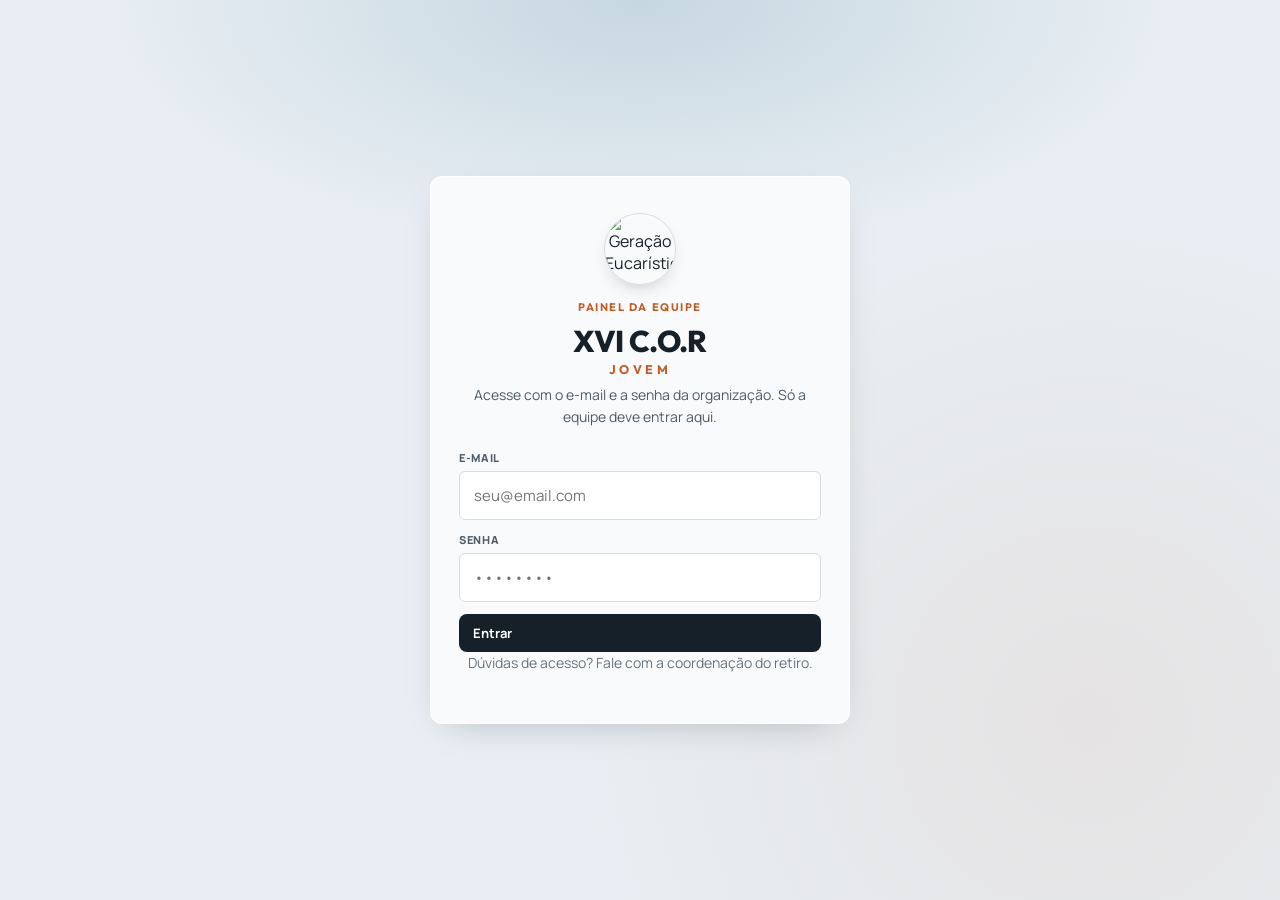
==== commit f727dfa6: "Add site branding touches across public pages and the painel. Custom scrollbars, Geração Eucarística" ====
--- a/dashboard.html
+++ b/dashboard.html
@@ -21,13 +21,16 @@
 <link rel="preconnect" href="https://fonts.googleapis.com">
 <link rel="preconnect" href="https://fonts.gstatic.com" crossorigin>
 <link href="https://fonts.googleapis.com/css2?family=Manrope:wght@400;500;600;700;800&family=Outfit:wght@500;600;700;800&display=swap" rel="stylesheet">
-<link rel="stylesheet" href="css/dash.css?v=20260723b">
+<link rel="icon" href="image/logos/geracao-eucaristica.png" type="image/png">
+<link rel="apple-touch-icon" href="image/logos/geracao-eucaristica.png">
+<link rel="stylesheet" href="css/dash.css?v=20260723d">
 
 </head>
 <body>
 
 <div class="gate" id="gate">
   <div class="gate-box">
+    <img class="gate-logo" src="image/logos/geracao-eucaristica.png" alt="Geração Eucarística" width="72" height="72" decoding="async">
     <p class="eyebrow">Painel da equipe</p>
     <h1>XVI C.O.R<em>Jovem</em></h1>
     <p>Acesse com o e-mail e a senha da organização. Só a equipe deve entrar aqui.</p>
@@ -46,9 +49,14 @@
 <div class="app" id="app">
   <header class="shell" id="shell">
     <div class="brand">
-      <p class="brand-eyebrow">Painel da equipe</p>
-      <h1>XVI C.O.R <span>Jovem</span></h1>
-      <p class="brand-place" id="subtitle">Paróquia Santo Antônio — Bacaxá</p>
+      <div class="brand-lockup">
+        <img class="brand-logo" src="image/logos/geracao-eucaristica.png" alt="Geração Eucarística" width="52" height="52" decoding="async">
+        <div class="brand-text">
+          <p class="brand-eyebrow">Painel da equipe</p>
+          <h1>XVI C.O.R <span>Jovem</span></h1>
+          <p class="brand-place" id="subtitle">Paróquia Santo Antônio — Bacaxá</p>
+        </div>
+      </div>
       <div class="welcome" id="welcomeBlock" hidden>
         <div class="welcome-avatar" id="welcomeAvatar" aria-hidden="true">?</div>
         <p class="welcome-line">
@@ -305,6 +313,10 @@
       </div>
     </div>
   </div>
+
+  <footer class="site-footer dash-footer">
+    <p><span class="footer-mark" aria-hidden="true">©</span> Paróquia Santo Antônio — Bacaxá — Saquarema/RJ · 2026</p>
+  </footer>
 </div>
 
 <div class="overlay" id="overlay"></div>
--- a/css/dash.css
+++ b/css/dash.css
@@ -58,6 +58,39 @@
   background:#e8eef3;
 }
 
+html{
+  scrollbar-width:thin;
+  scrollbar-color:var(--copper) var(--paper2);
+}
+*{
+  scrollbar-width:thin;
+  scrollbar-color:var(--copper) var(--mist);
+}
+*::-webkit-scrollbar{
+  width:10px;
+  height:10px;
+}
+*::-webkit-scrollbar-track{
+  background:var(--paper2);
+  border-radius:999px;
+}
+*::-webkit-scrollbar-thumb{
+  background:linear-gradient(180deg, var(--copper), #a34a1f);
+  border-radius:999px;
+  border:2px solid var(--paper2);
+}
+*::-webkit-scrollbar-thumb:hover{
+  background:linear-gradient(180deg, var(--ice), #245a75);
+}
+*::-webkit-scrollbar-corner{ background:transparent; }
+html[data-theme="dark"] *::-webkit-scrollbar-thumb{
+  background:linear-gradient(180deg, var(--copper), #b85a2e);
+  border-color:var(--paper2);
+}
+html[data-theme="dark"] *::-webkit-scrollbar-thumb:hover{
+  background:linear-gradient(180deg, var(--ice), #3d7a96);
+}
+
 .gate{
   min-height:100vh;display:flex;align-items:center;justify-content:center;padding:24px;
   position:relative; overflow:hidden;
@@ -74,11 +107,22 @@
   box-shadow:var(--shadow);
   border:1px solid var(--card-border);
   backdrop-filter:blur(14px);
+  text-align:center;
+}
+.gate-logo{
+  display:block;
+  width:72px; height:72px;
+  margin:0 auto 14px;
+  border-radius:50%;
+  object-fit:cover;
+  border:1px solid var(--mist);
+  box-shadow:0 8px 20px -12px rgba(21,32,41,.45);
 }
 .gate-box .eyebrow{font-family:'Outfit',sans-serif;font-size:11px;font-weight:700;letter-spacing:.14em;color:var(--copper);text-transform:uppercase;margin:0 0 10px}
 .gate-box h1{font-family:'Outfit',sans-serif;font-size:30px;margin:0 0 8px;letter-spacing:-.02em;text-transform:uppercase;font-weight:800;line-height:1.05}
 .gate-box h1 em{font-style:normal;color:var(--copper);display:block;font-size:.42em;letter-spacing:.28em;margin-top:6px;font-weight:700}
 .gate-box > p{margin:0 0 22px;color:var(--slate);font-size:14px;line-height:1.55}
+.gate-box form{ text-align:left; }
 .gate-box input{
   width:100%;padding:13px 14px;border-radius:6px;border:1.5px solid var(--mist);
   font:inherit;font-size:15px;background:var(--input-bg);color:var(--ink);margin-bottom:12px;
@@ -103,6 +147,19 @@
   align-items:flex-start; justify-content:space-between;
 }
 .brand{ min-width:0; flex:1 1 240px; }
+.brand-lockup{
+  display:flex; align-items:center; gap:12px; min-width:0;
+}
+.brand-logo{
+  width:52px; height:52px; border-radius:50%;
+  object-fit:cover; flex:0 0 auto;
+  border:1px solid var(--mist);
+  box-shadow:0 6px 16px -10px rgba(21,32,41,.4);
+}
+.brand-text{ min-width:0; }
+.brand-text h1{
+  margin:0;
+}
 .header-end{
   display:flex; align-items:center; gap:8px;
   flex:0 1 auto; flex-wrap:wrap; justify-content:flex-end;
@@ -755,6 +812,8 @@
     grid-area:brand;
     min-width:0; width:auto; flex:none;
   }
+  .brand-logo{ width:40px; height:40px; }
+  .brand-lockup{ gap:8px; }
   .brand-eyebrow{display:none;}
   .brand h1{font-size:18px;}
   .brand-place{
@@ -1115,3 +1174,28 @@
   .actions .btn{font-size:12px; padding:8px 8px;}
 }
 
+.site-footer,
+.dash-footer{
+  margin:28px 0 0;
+  padding:20px 8px max(28px, env(safe-area-inset-bottom));
+  text-align:center;
+  border-top:1px solid var(--mist);
+}
+.site-footer p,
+.dash-footer p{
+  margin:0;
+  font-family:'Outfit',sans-serif;
+  font-size:12px;
+  font-weight:600;
+  letter-spacing:.04em;
+  color:var(--slate);
+  line-height:1.5;
+}
+.site-footer .footer-mark,
+.dash-footer .footer-mark{
+  color:var(--copper);
+  font-weight:800;
+  margin-right:4px;
+}
+
+
